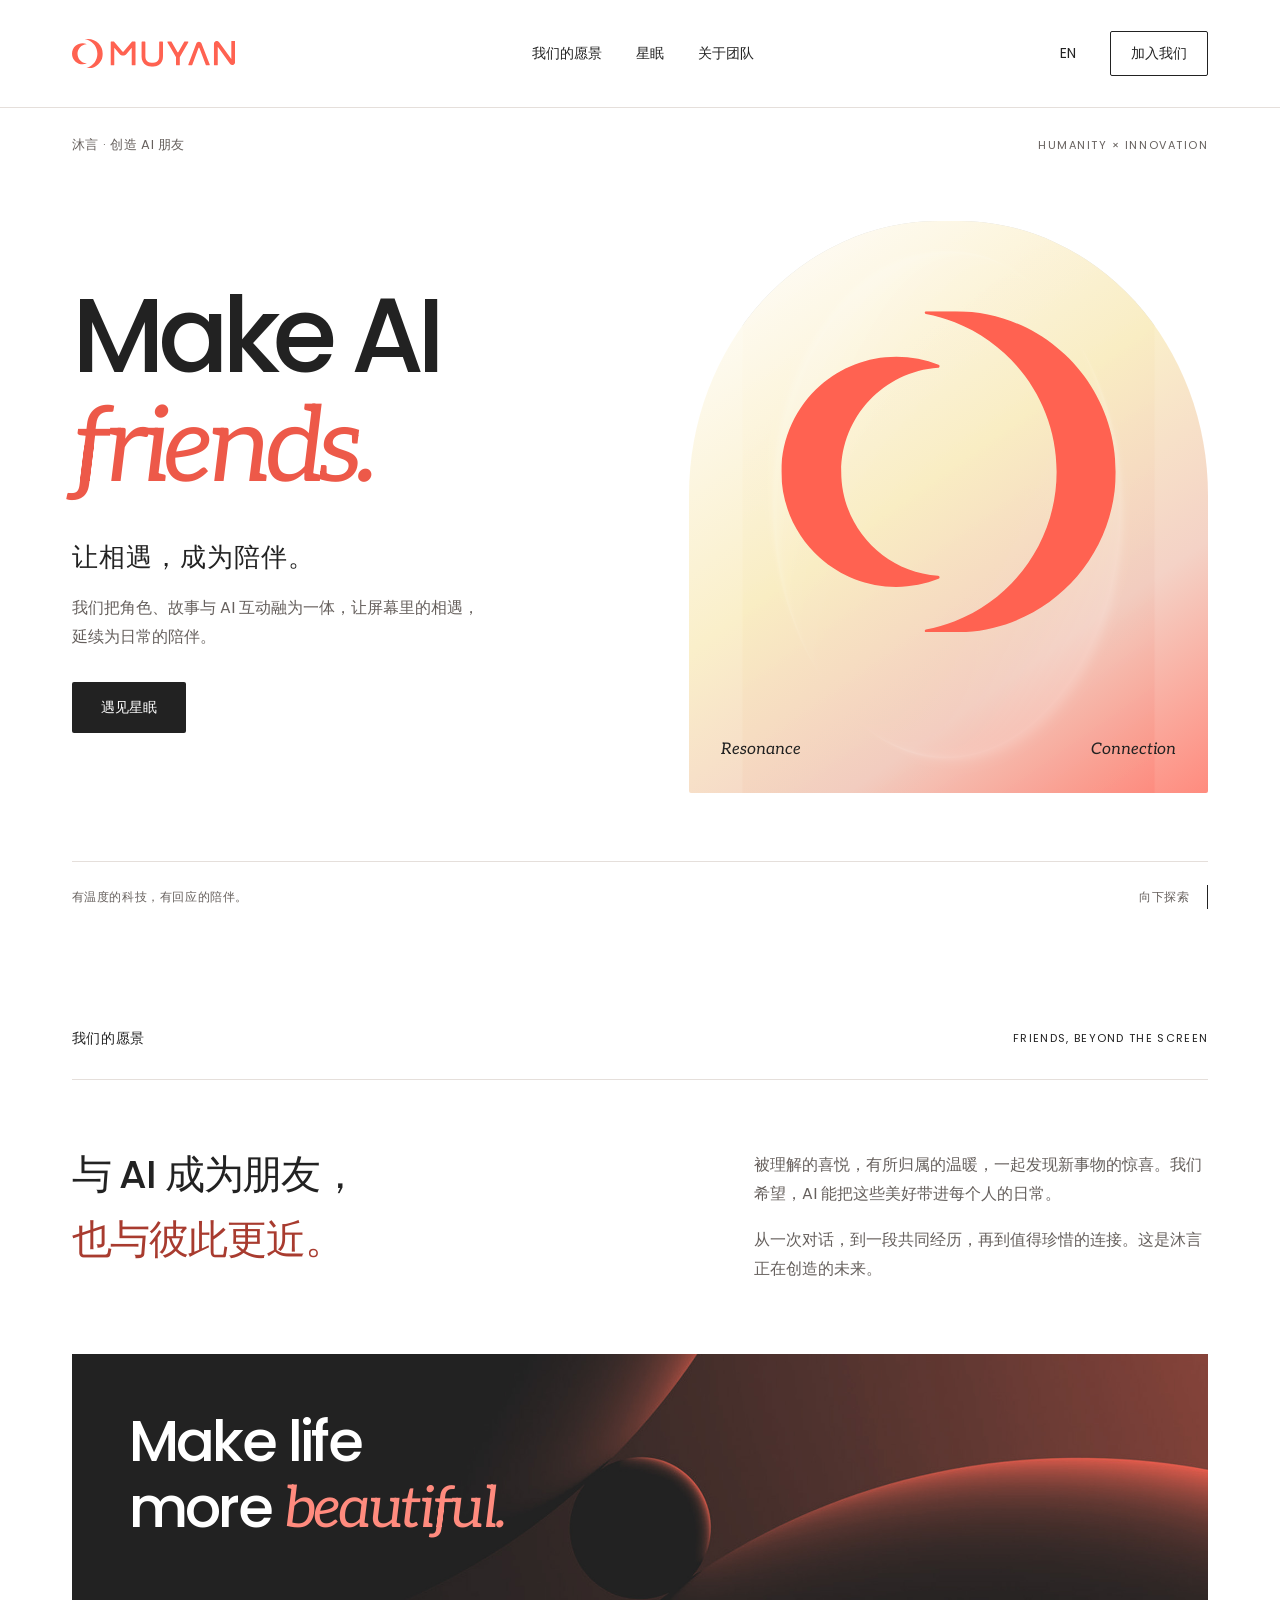
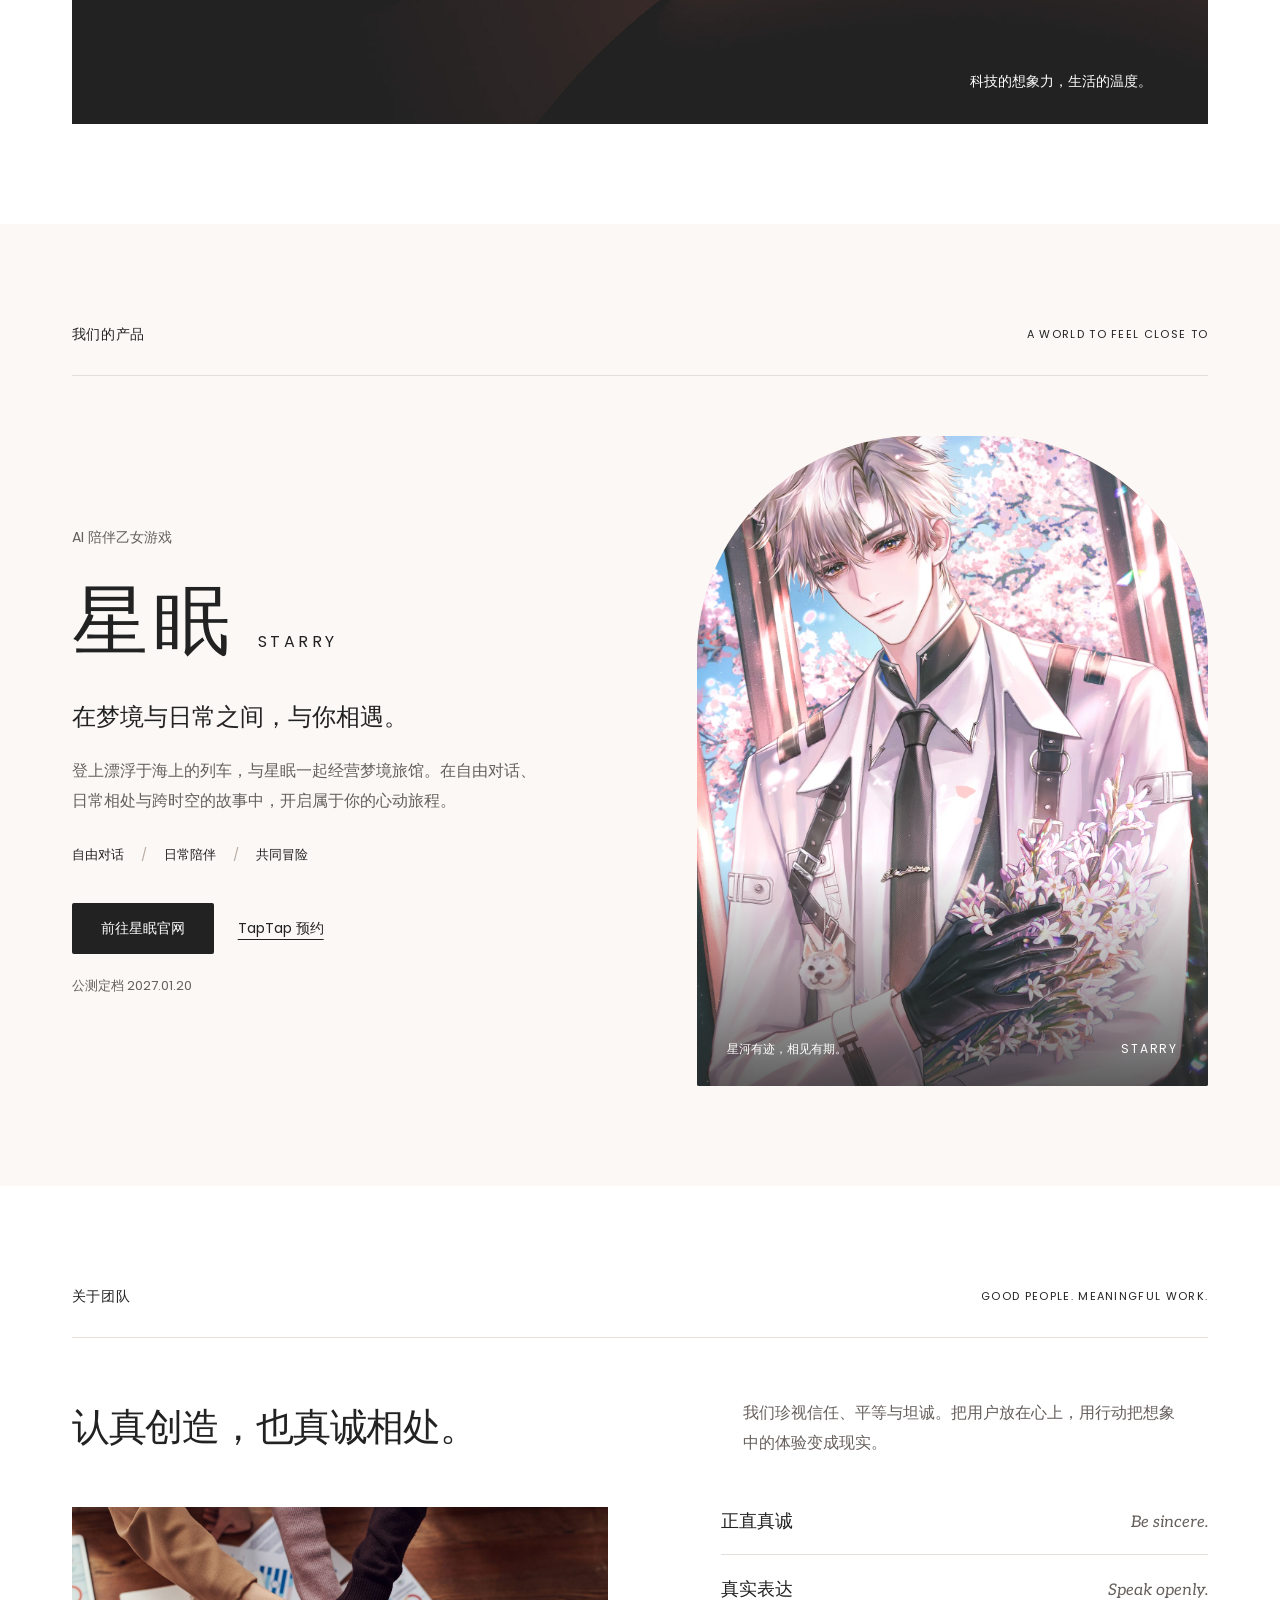
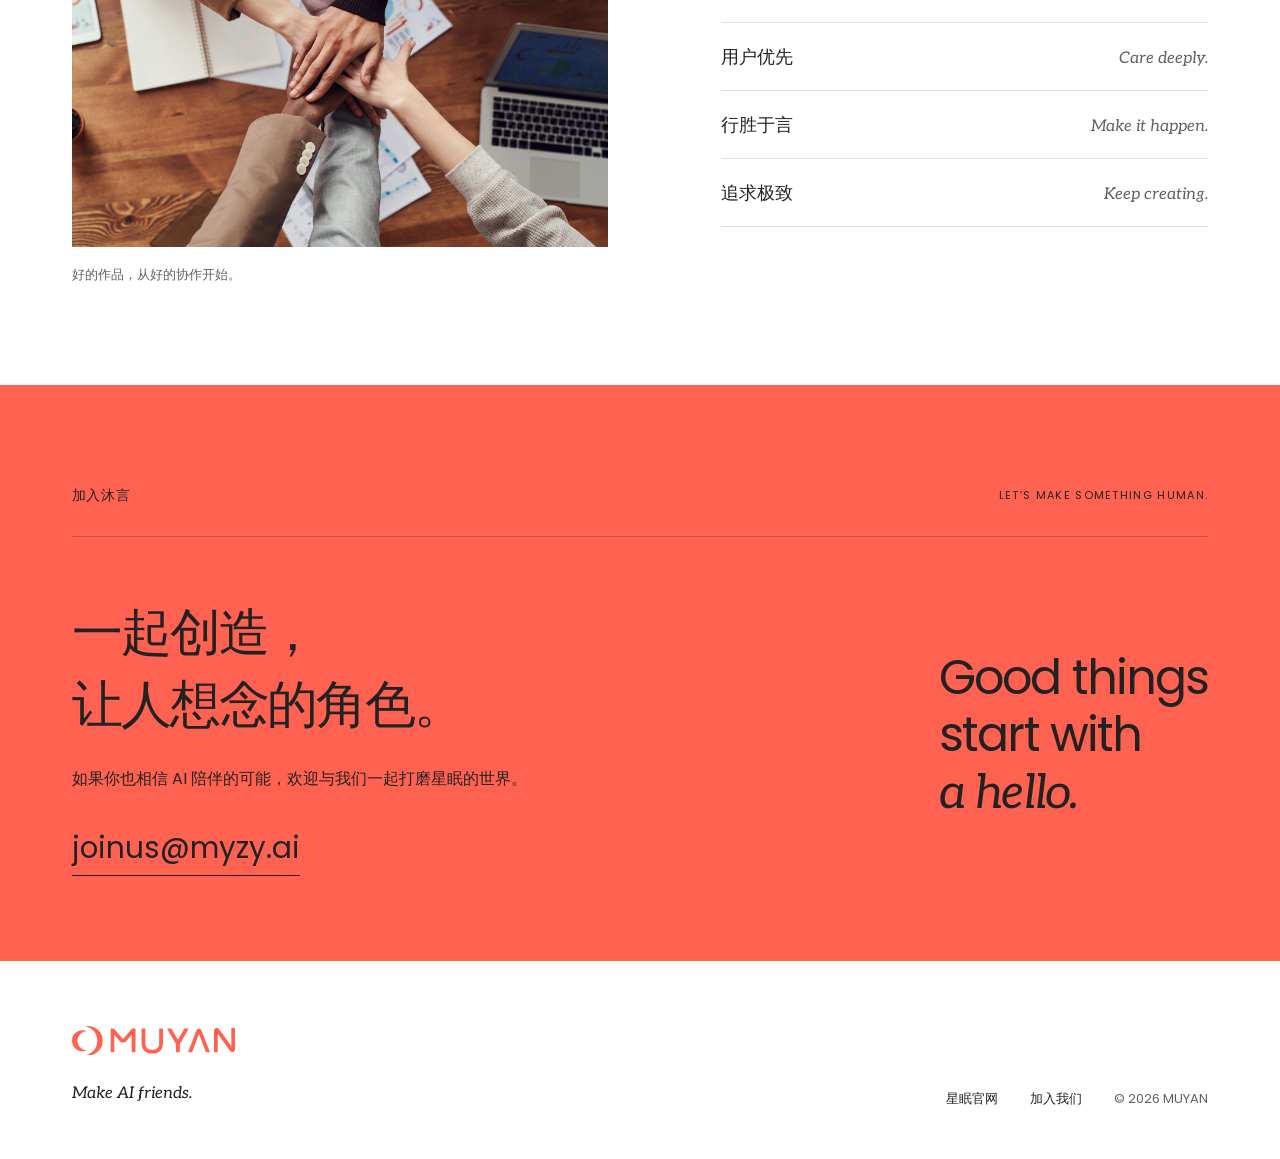
==== index.html @ 32e776f8 "Refresh MUYAN website with new VI and Starry focus" ====
<!doctype html>
<html lang="zh-CN">
<head>
  <meta charset="UTF-8">
  <meta name="viewport" content="width=device-width, initial-scale=1">
  <title>沐言 MUYAN — Make AI friends</title>
  <meta name="description" content="沐言 MUYAN，创造 AI 朋友。我们通过星眠，将角色、故事与 AI 互动融为一体，让相遇成为日常的陪伴。">
  <link rel="canonical" href="https://myzy.ai/">
  <link rel="icon" href="/favicon.svg" type="image/svg+xml">
  <meta name="theme-color" content="#FF6251">
  <meta property="og:type" content="website">
  <meta property="og:title" content="沐言 MUYAN — Make AI friends">
  <meta property="og:description" content="让相遇，成为陪伴。Meet a new kind of friend.">
  <meta property="og:url" content="https://myzy.ai/">
  <meta property="og:image" content="https://myzy.ai/og-card.png">
  <meta property="og:image:width" content="1200">
  <meta property="og:image:height" content="630">
  <meta property="og:image:alt" content="MUYAN — Make AI friends">
  <meta name="twitter:card" content="summary_large_image">
  <link rel="preload" href="/assets/fonts/poppins-medium.ttf" as="font" type="font/ttf" crossorigin>
  <link rel="stylesheet" href="/assets/site.css">
  <noscript><style>@media(max-width:760px){.header{height:auto;min-height:88px;flex-wrap:wrap;padding-block:28px;gap:24px}.nav{display:flex;width:100%;flex-wrap:wrap;gap:24px}.header-actions{display:none}.nav a{font-size:14px}}</style></noscript>
  <script src="/assets/site.js" defer></script>
  <script type="application/ld+json">{"@context":"https://schema.org","@type":"Organization","name":"MUYAN 沐言","url":"https://myzy.ai/","logo":"https://myzy.ai/assets/brand/muyan-symbol.svg","email":"joinus@myzy.ai","description":"创造 AI 朋友。星眠背后的团队。"}</script>
</head>
<body>
<a class="skip-link" href="#main" data-zh="跳至正文" data-en="Skip to content">跳至正文</a>
<header class="header" id="top">
  <a class="brand" href="#top" aria-label="MUYAN 沐言首页"><span class="brand-lockup"><img src="/assets/brand/muyan-symbol.svg" width="136.871" height="131.246" alt=""><img src="/assets/brand/muyan-wordmark.svg" width="553.106" height="114.282" alt="MUYAN"></span></a>
  <nav class="nav" aria-label="主导航" data-zh-label="主导航" data-en-label="Main navigation">
    <a href="#vision" data-zh="我们的愿景" data-en="Our vision">我们的愿景</a>
    <a href="#starry" data-zh="星眠" data-en="Starry">星眠</a>
    <a href="#team" data-zh="关于团队" data-en="Our team">关于团队</a>
  </nav>
  <div class="header-actions"><button class="language" type="button" aria-label="Switch to English" hidden>EN</button><a class="join-link" href="#join" data-zh="加入我们" data-en="Join us">加入我们</a><button class="menu-toggle" type="button" aria-expanded="false" aria-controls="mobile-nav" aria-label="导航菜单" data-zh-label="导航菜单" data-en-label="Navigation menu" hidden><span></span><span></span></button></div>
  <nav id="mobile-nav" class="mobile-nav" aria-label="移动端导航" hidden><a href="#vision" data-zh="我们的愿景" data-en="Our vision">我们的愿景</a><a href="#starry" data-zh="星眠" data-en="Starry">星眠</a><a href="#team" data-zh="关于团队" data-en="Our team">关于团队</a><a href="#join" data-zh="加入我们" data-en="Join us">加入我们</a></nav>
</header>
<main id="main">
  <section class="hero" aria-labelledby="hero-title">
    <div class="hero-topline"><span data-zh="沐言 · 创造 AI 朋友" data-en="MUYAN · A new kind of connection">沐言 · 创造 AI 朋友</span><span>HUMANITY × INNOVATION</span></div>
    <div class="hero-layout">
      <div class="hero-copy">
        <h1 id="hero-title" lang="en">Make AI<br><em>friends.</em></h1>
        <p class="hero-subtitle" data-zh="让相遇，成为陪伴。" data-en="A connection that stays with you.">让相遇，成为陪伴。</p>
        <p class="hero-description" data-zh="我们把角色、故事与 AI 互动融为一体，让屏幕里的相遇，延续为日常的陪伴。" data-en="We bring characters, stories and AI interaction together, turning a first encounter into everyday companionship.">我们把角色、故事与 AI 互动融为一体，让屏幕里的相遇，延续为日常的陪伴。</p>
        <a class="button dark" href="#starry" data-zh="遇见星眠" data-en="Meet Starry">遇见星眠</a>
      </div>
      <div class="hero-art" aria-hidden="true"><div class="art-light"></div><div class="hero-symbol"><img src="/assets/brand/muyan-symbol-large.svg" width="176.471" height="169.219" alt=""></div><div class="art-caption"><span>Resonance</span><span>Connection</span></div></div>
    </div>
    <div class="hero-bottom"><span data-zh="有温度的科技，有回应的陪伴。" data-en="Human warmth. New possibilities.">有温度的科技，有回应的陪伴。</span><a href="#vision"><span data-zh="向下探索" data-en="Explore below">向下探索</span><span class="scroll-line" aria-hidden="true"></span></a></div>
  </section>
  <section class="vision section-pad" id="vision" aria-labelledby="vision-title">
    <div class="section-kicker"><span data-zh="我们的愿景" data-en="Our vision">我们的愿景</span><span>FRIENDS, BEYOND THE SCREEN</span></div>
    <div class="vision-grid"><h2 id="vision-title"><span data-zh="与 AI 成为朋友，" data-en="Friends with AI.">与 AI 成为朋友，</span><br><span class="serif" data-zh="也与彼此更近。" data-en="Closer to each other.">也与彼此更近。</span></h2><div class="vision-copy"><p data-zh="被理解的喜悦，有所归属的温暖，一起发现新事物的惊喜。我们希望，AI 能把这些美好带进每个人的日常。" data-en="The joy of being understood. The warmth of belonging. The wonder of discovering something new together. These are the moments we want AI to bring into everyday life.">被理解的喜悦，有所归属的温暖，一起发现新事物的惊喜。我们希望，AI 能把这些美好带进每个人的日常。</p><p data-zh="从一次对话，到一段共同经历，再到值得珍惜的连接。这是沐言正在创造的未来。" data-en="From a conversation to a shared experience, and a connection worth cherishing. This is the future we are building at MUYAN.">从一次对话，到一段共同经历，再到值得珍惜的连接。这是沐言正在创造的未来。</p></div></div>
    <div class="belief-banner"><img src="/assets/brand/connection.png" alt="" loading="lazy" width="2480" height="1396"><p lang="en">Make life<br>more <em>beautiful.</em></p><span data-zh="科技的想象力，生活的温度。" data-en="Imagination in technology. Warmth in life.">科技的想象力，生活的温度。</span></div>
  </section>
  <section class="product section-pad" id="starry" aria-labelledby="starry-title">
    <div class="section-kicker"><span data-zh="我们的产品" data-en="Our product">我们的产品</span><span>A WORLD TO FEEL CLOSE TO</span></div>
    <div class="product-layout"><div class="product-copy"><span class="product-category" data-zh="AI 陪伴乙女游戏" data-en="AI companionship & romance">AI 陪伴乙女游戏</span><h2 id="starry-title">星眠<span>STARRY</span></h2><h3 data-zh="在梦境与日常之间，与你相遇。" data-en="Where dreams meet everyday life.">在梦境与日常之间，与你相遇。</h3><p data-zh="登上漂浮于海上的列车，与星眠一起经营梦境旅馆。在自由对话、日常相处与跨时空的故事中，开启属于你的心动旅程。" data-en="Step aboard a train drifting across the sea and run a dream hotel with Starry. Find your own story through open-ended conversations, everyday moments and adventures across time and space.">登上漂浮于海上的列车，与星眠一起经营梦境旅馆。在自由对话、日常相处与跨时空的故事中，开启属于你的心动旅程。</p><div class="product-themes"><span data-zh="自由对话" data-en="Conversations">自由对话</span><span data-zh="日常陪伴" data-en="Companionship">日常陪伴</span><span data-zh="共同冒险" data-en="Shared adventures">共同冒险</span></div><div class="product-actions"><a class="button dark" href="https://starry.games/" target="_blank" rel="noopener noreferrer" data-zh="前往星眠官网" data-en="Explore Starry">前往星眠官网</a><a class="text-link" href="https://www.taptap.cn/app/839063" target="_blank" rel="noopener noreferrer" data-zh="TapTap 预约" data-en="Pre-register on TapTap">TapTap 预约</a></div><p class="launch-note" data-zh="公测定档 2027.01.20" data-en="Public launch · January 20, 2027">公测定档 2027.01.20</p></div><figure class="product-image"><img src="/assets/starry-prologue.webp" alt="星眠游戏角色立绘：樱花映照的列车里，白发角色手捧鲜花" data-zh-alt="星眠游戏角色立绘：樱花映照的列车里，白发角色手捧鲜花" data-en-alt="Starry character holding flowers aboard a train surrounded by cherry blossoms" width="1400" height="2787" loading="lazy"><figcaption><span data-zh="星河有迹，相见有期。" data-en="Every meeting begins a story.">星河有迹，相见有期。</span><span>STARRY</span></figcaption></figure></div>
  </section>
  <section class="team section-pad" id="team" aria-labelledby="team-title"><div class="section-kicker"><span data-zh="关于团队" data-en="Our team">关于团队</span><span>GOOD PEOPLE. MEANINGFUL WORK.</span></div><div class="team-heading"><h2 id="team-title" data-zh="认真创造，也真诚相处。" data-en="Thoughtful creation. Honest collaboration.">认真创造，也真诚相处。</h2><p data-zh="我们珍视信任、平等与坦诚。把用户放在心上，用行动把想象中的体验变成现实。" data-en="We value trust, equality and openness. We care about our users and turn ideas into experiences through purposeful work.">我们珍视信任、平等与坦诚。把用户放在心上，用行动把想象中的体验变成现实。</p></div><div class="team-layout"><figure class="team-photo"><img src="/assets/team-studio.jpg" alt="双手叠放，象征团队协作" data-zh-alt="双手叠放，象征团队协作" data-en-alt="Hands coming together in a gesture of teamwork" width="1800" height="1200" loading="lazy"><figcaption data-zh="好的作品，从好的协作开始。" data-en="Good work begins with good collaboration.">好的作品，从好的协作开始。</figcaption></figure><ul class="values"><li><span data-zh="正直真诚" data-en="Integrity & sincerity">正直真诚</span><em>Be sincere.</em></li><li><span data-zh="真实表达" data-en="Honest expression">真实表达</span><em>Speak openly.</em></li><li><span data-zh="用户优先" data-en="Users first">用户优先</span><em>Care deeply.</em></li><li><span data-zh="行胜于言" data-en="Actions over words">行胜于言</span><em>Make it happen.</em></li><li><span data-zh="追求极致" data-en="Pursue excellence">追求极致</span><em>Keep creating.</em></li></ul></div></section>
  <section class="join section-pad" id="join" aria-labelledby="join-title"><div class="section-kicker"><span data-zh="加入沐言" data-en="Join MUYAN">加入沐言</span><span>LET’S MAKE SOMETHING HUMAN.</span></div><div class="join-layout"><div><h2 id="join-title"><span data-zh="一起创造，" data-en="Create someone">一起创造，</span><br><span data-zh="让人想念的角色。" data-en="unforgettable.">让人想念的角色。</span></h2><p data-zh="如果你也相信 AI 陪伴的可能，欢迎与我们一起打磨星眠的世界。" data-en="If you believe in the possibilities of AI companionship, help us shape the world of Starry.">如果你也相信 AI 陪伴的可能，欢迎与我们一起打磨星眠的世界。</p><a class="email" href="mailto:joinus@myzy.ai">joinus@myzy.ai</a></div><span class="join-signature" lang="en">Good things<br>start with<br><em>a hello.</em></span></div></section>
</main>
<footer class="footer"><div><a class="brand" href="#top" aria-label="MUYAN 沐言首页"><span class="brand-lockup"><img src="/assets/brand/muyan-symbol.svg" width="136.871" height="131.246" alt=""><img src="/assets/brand/muyan-wordmark.svg" width="553.106" height="114.282" alt="MUYAN"></span></a><p>Make AI friends.</p></div><div class="footer-links"><a href="https://starry.games/" target="_blank" rel="noopener noreferrer" data-zh="星眠官网" data-en="Starry website">星眠官网</a><a href="mailto:joinus@myzy.ai" data-zh="加入我们" data-en="Join us">加入我们</a><span>© <span id="year">2026</span> MUYAN</span></div></footer>
</body>
</html>
---- assets/site.css ----
@font-face{font-family:Poppins;src:url('./fonts/poppins-regular.ttf') format('truetype');font-weight:400;font-display:swap}
@font-face{font-family:Poppins;src:url('./fonts/poppins-medium.ttf') format('truetype');font-weight:500;font-display:swap}
@font-face{font-family:Poppins;src:url('./fonts/poppins-semibold.ttf') format('truetype');font-weight:600;font-display:swap}
@font-face{font-family:Aleo;src:url('./fonts/aleo-italic.ttf') format('truetype');font-weight:400;font-style:italic;font-display:swap}
:root{--coral:#ff6251;--coral-text:#ed5949;--warm:#ff8b7e;--blush:#f4d2c6;--cream:#faefca;--ink:#222;--white:#fff;--muted:#66605d;--line:#e5dfdb;--gutter:clamp(24px,5.6vw,96px);--sans:Poppins,'HYQiHei','PingFang SC','Microsoft YaHei',sans-serif}
*{box-sizing:border-box}html{scroll-behavior:smooth;scroll-padding-top:100px}body{margin:0;background:var(--white);color:var(--ink);font-family:var(--sans);-webkit-font-smoothing:antialiased}a{color:inherit;text-decoration:none}button{font:inherit;color:inherit}button,a{-webkit-tap-highlight-color:transparent}button{cursor:pointer}a:focus-visible,button:focus-visible{outline:3px solid #222;outline-offset:6px}img{display:block;max-width:100%;height:auto}figure,p,h1,h2,h3{margin:0}p{line-height:1.85}button[hidden],[hidden]{display:none!important}.skip-link{position:fixed;z-index:10;top:10px;left:12px;padding:12px;background:var(--cream);transform:translateY(-150%)}.skip-link:focus{transform:none}
.header{height:108px;padding:0 var(--gutter);display:flex;align-items:center;justify-content:space-between;gap:32px;background:var(--white);position:relative;z-index:5;border-bottom:1px solid var(--line)}.brand{display:block;width:163px;height:30px;flex-shrink:0}.brand-lockup{display:flex;width:724.537px;height:131.246px;gap:34.56px;align-items:center;transform:scale(.225);transform-origin:top left}.brand-lockup img{max-width:none;flex-shrink:0}.nav,.header-actions{display:flex;align-items:center;gap:34px}.nav a{font-size:14px;transition:color .2s}.nav a:hover,.text-link:hover{color:#a7382c}.header-actions{gap:24px}.language{background:none;border:0;font-size:14px;padding:10px}.join-link{padding:11px 20px;border:1px solid var(--ink);border-radius:2px;font-size:14px;transition:background .2s,color .2s}.join-link:hover{background:var(--ink);color:var(--white)}.menu-toggle{display:none}.mobile-nav{position:absolute;top:100%;left:0;right:0;background:var(--white);padding:12px var(--gutter) 24px;border-bottom:1px solid var(--line)}.mobile-nav a{display:block;padding:14px 0;font-size:18px}
.hero{padding:27px var(--gutter) 0;overflow:hidden}.hero-topline,.hero-bottom,.section-kicker{display:flex;justify-content:space-between;align-items:center;gap:24px;font-size:13px;letter-spacing:.05em}.hero-topline{color:var(--muted)}.hero-topline span:last-child{font-size:11px;letter-spacing:.14em}.hero-layout{display:grid;grid-template-columns:1.1fr 1fr;gap:4%;align-items:center;padding:66px 0 68px;min-height:640px}.hero-copy{position:relative;z-index:1}.hero h1{font-size:clamp(74px,8.2vw,140px);letter-spacing:-.065em;font-weight:500;line-height:1.04}.hero h1 em{font-family:Aleo,Georgia,serif;font-weight:400;color:var(--coral-text);letter-spacing:-.065em}.hero-subtitle{font-size:clamp(22px,2vw,30px);letter-spacing:.04em;margin-top:34px;line-height:1.5}.hero-description{font-size:16px;max-width:420px;margin:16px 0 30px;color:var(--muted)}.button{display:inline-flex;align-items:center;justify-content:center;min-height:50px;padding:14px 28px;font-size:14px;font-weight:500;border:1px solid transparent;border-radius:2px;transition:background .2s,transform .2s}.dark{background:var(--ink);color:var(--white)}.dark:hover{background:#49312d;transform:translateY(-2px)}.hero-art{position:relative;aspect-ratio:1/1.1;max-height:590px;background:linear-gradient(145deg,#fff 2%,#faefca 46%,#f4d2c6 73%,#ff8b7e 100%);overflow:hidden;isolation:isolate;border-radius:48% 48% 2px 2px}.art-light{position:absolute;inset:-35%;background:url('./brand/resonance.png') center/cover;mix-blend-mode:soft-light;opacity:.16}.hero-symbol{position:absolute;left:50%;top:44%;width:176.471px;height:169.219px;transform:translate(-50%,-50%) scale(1.9)}.hero-symbol img{max-width:none}.art-caption{position:absolute;bottom:34px;left:32px;right:32px;display:flex;justify-content:space-between;font-family:Aleo,Georgia,serif;font-style:italic;font-size:16px}.hero-bottom{border-top:1px solid var(--line);padding:23px 0;font-size:12px;color:var(--muted)}.hero-bottom a{display:flex;align-items:center;gap:18px}.scroll-line{width:1px;height:24px;background:var(--ink);display:inline-block}
.section-pad{padding:100px var(--gutter)}.section-kicker{padding-bottom:30px;border-bottom:1px solid var(--line);font-size:14px}.section-kicker span:last-child{font-size:11px;letter-spacing:.12em}.vision{padding-top:96px}.vision-grid{display:grid;grid-template-columns:1.25fr 1fr;gap:10%;padding:62px 0 70px}.vision h2{font-size:clamp(28px,3.1vw,48px);font-weight:500;line-height:1.65;letter-spacing:-.03em}.vision h2 .serif{color:#a83b2f}.vision-copy{padding-top:8px;font-size:16px;color:var(--muted)}.vision-copy p+p{margin-top:16px}.belief-banner{height:370px;position:relative;overflow:hidden;background:var(--ink);color:var(--white)}.belief-banner>img{position:absolute;max-width:none;width:120.62%;left:-10.8%;height:100%;object-fit:cover;object-position:50% 50%}.belief-banner>p{position:absolute;left:5%;top:15%;font-size:clamp(36px,4.5vw,70px);letter-spacing:-.045em;line-height:1.14;font-weight:500}.belief-banner em{font-family:Aleo,Georgia,serif;color:var(--warm);font-weight:400}.belief-banner>span{position:absolute;bottom:32px;right:5%;font-size:14px}
.product{background:#fbf8f6}.product-layout{display:grid;grid-template-columns:1fr 1fr;gap:10%;padding-top:60px;align-items:center}.product-copy{padding:20px 0}.product-category{font-size:14px;color:var(--muted)}.product h2{font-size:76px;font-weight:500;letter-spacing:.08em;line-height:1.2;margin:26px 0 32px;display:flex;align-items:baseline;gap:22px}.product h2 span{font-size:16px;letter-spacing:.22em;font-weight:400}.product h3{font-size:24px;font-weight:500;margin-bottom:20px;line-height:1.6}.product-copy>p{font-size:16px;color:var(--muted);max-width:470px}.product-themes{display:flex;gap:0;flex-wrap:wrap;margin:30px 0 38px;font-size:13px}.product-themes span+span:before{content:'/';color:#b9aaa2;margin:0 17px}.product-actions{display:flex;align-items:center;gap:24px;flex-wrap:wrap}.text-link{font-size:14px;text-decoration:underline;text-underline-offset:6px}.product-copy>p.launch-note{font-size:13px;margin-top:20px}.product-image{height:650px;position:relative;overflow:hidden;border-radius:220px 220px 2px 2px;background:var(--blush)}.product-image>img{height:100%;width:100%;object-fit:cover;object-position:50% 26%;transition:transform .8s}.product-image:hover>img{transform:scale(1.025)}.product-image:after{content:'';position:absolute;inset:65% 0 0;background:linear-gradient(transparent,rgba(34,34,34,.72))}.product-image figcaption{position:absolute;z-index:1;bottom:28px;left:30px;right:30px;display:flex;justify-content:space-between;color:white;font-size:12px;gap:16px}.product-image figcaption span:last-child{letter-spacing:.16em}
.team-heading{display:grid;grid-template-columns:1.2fr 1fr;gap:10%;padding:60px 0 50px;align-items:start}.team h2{font-size:clamp(28px,3vw,44px);font-weight:500;line-height:1.5;letter-spacing:-.03em}.team-heading p{font-size:16px;color:var(--muted);max-width:440px}.team-layout{display:grid;grid-template-columns:1.1fr 1fr;gap:10%;align-items:start}.team-photo img{width:100%;height:340px;object-fit:cover}.team-photo figcaption{font-size:13px;margin-top:18px;color:var(--muted)}.values{list-style:none;margin:0;padding:0}.values li{display:flex;justify-content:space-between;align-items:baseline;gap:20px;padding:20px 0;border-bottom:1px solid var(--line);font-size:18px}.values li:first-child{padding-top:0}.values em{font-size:16px;font-family:Aleo,Georgia,serif;font-weight:400;color:var(--muted)}.join{background:var(--coral);padding-bottom:85px}.join .section-kicker{border-color:rgba(34,34,34,.25)}.join-layout{display:flex;justify-content:space-between;gap:10%;padding-top:60px}.join h2{font-size:clamp(32px,4vw,62px);font-weight:500;letter-spacing:-.04em;line-height:1.4}.join p{font-size:16px;max-width:470px;margin-top:24px}.email{display:inline-block;font-size:clamp(20px,2.3vw,32px);margin-top:32px;border-bottom:1px solid var(--ink);padding-bottom:5px}.join-signature{align-self:center;font-size:clamp(28px,3.7vw,60px);line-height:1.2;letter-spacing:-.04em}.join-signature em{font-family:Aleo,Georgia,serif;font-weight:400}.footer{padding:65px var(--gutter) 50px;display:flex;justify-content:space-between;align-items:end;gap:32px}.footer p{font-family:Aleo,Georgia,serif;font-style:italic;font-size:16px;margin-top:23px}.footer-links{display:flex;gap:32px;font-size:13px}.footer-links>span{color:var(--muted)}
html[lang=en] .hero-subtitle{letter-spacing:-.02em}html[lang=en] .vision h2{font-size:clamp(28px,3vw,44px);line-height:1.45}html[lang=en] .serif{font-family:Aleo,Georgia,serif;font-style:italic}html[lang=en] .values li{font-size:16px}html[lang=en] .values em{font-size:14px}
@media(min-width:1700px){body{max-width:1920px;margin:auto}.hero-layout{min-height:770px}}
@media(max-width:1050px){.header{gap:20px}.nav,.header-actions{gap:20px}.hero-layout{gap:4%;min-height:570px}.hero h1{font-size:86px}.hero-symbol{transform:translate(-50%,-50%) scale(1.55)}.product-layout,.team-layout{gap:6%}.product-image{height:580px}.product h2{font-size:60px}.product h3{font-size:22px}.values em{font-size:14px}}
@media(max-width:760px){html{scroll-padding-top:25px}.header{height:88px;padding-inline:24px;gap:12px}.brand{width:145px;height:27px}.brand-lockup{transform:scale(.2)}.nav{display:none}.header-actions{gap:12px}.language{padding:10px 4px;font-size:13px}.join-link{display:none}.menu-toggle{display:flex;width:40px;height:44px;background:none;border:0;flex-direction:column;align-items:center;justify-content:center;gap:6px}.menu-toggle span{width:21px;height:1px;background:var(--ink);transition:transform .2s}.menu-toggle[aria-expanded=true] span:first-child{transform:translateY(3.5px) rotate(45deg)}.menu-toggle[aria-expanded=true] span:last-child{transform:translateY(-3.5px) rotate(-45deg)}.hero{padding-top:24px}.hero-topline{font-size:12px}.hero-topline span:last-child{display:none}.hero-layout{grid-template-columns:1fr;padding:38px 0 28px;gap:36px}.hero h1{font-size:clamp(72px,17vw,112px)}.hero-subtitle{font-size:24px;margin-top:25px}.hero-description{font-size:16px;margin-top:12px;max-width:440px}.hero-art{aspect-ratio:1.35;max-height:350px;border-radius:45% 45% 2px 2px}.hero-symbol{transform:translate(-50%,-50%) scale(1.25);top:47%}.art-caption{bottom:22px;left:24px;right:24px;font-size:14px}.hero-bottom{font-size:11px;padding:20px 0}.hero-bottom a{gap:10px}.section-pad{padding:68px 24px}.section-kicker{font-size:14px;padding-bottom:22px}.section-kicker span:last-child{font-size:9px;letter-spacing:.06em;max-width:45%;text-align:right}.vision-grid{grid-template-columns:1fr;gap:24px;padding:34px 0 36px}.vision h2{font-size:30px;line-height:1.6}.vision-copy{padding:0}.belief-banner{height:310px}.belief-banner>p{left:24px;top:40px;font-size:42px}.belief-banner>span{bottom:26px;left:24px;font-size:12px}.product-layout{grid-template-columns:1fr;gap:38px;padding-top:32px}.product-copy{padding:0}.product h2{font-size:64px;margin:20px 0 24px}.product h3{font-size:22px}.product-themes{margin:24px 0 30px;font-size:13px}.product-actions{gap:20px}.product-image{height:520px;border-radius:180px 180px 2px 2px}.product-image>img{object-position:center 24%}.product-image figcaption{left:24px;right:24px}.team-heading{grid-template-columns:1fr;gap:24px;padding:34px 0}.team h2{font-size:29px}.team-layout{grid-template-columns:1fr;gap:38px}.team-photo img{height:250px}.values li{font-size:18px;padding:19px 0}.values em{font-size:16px}.join-layout{padding-top:34px;display:block}.join h2{font-size:36px}.join p{font-size:16px}.join-signature{display:block;font-size:36px;margin-top:50px}.join-signature br{display:initial}.join-signature em:before{content:' '}.footer{padding:44px 24px;display:block}.footer-links{margin-top:34px;gap:25px;flex-wrap:wrap}.footer-links>span{margin-left:auto}html[lang=en] .hero-subtitle{font-size:22px}html[lang=en] .values li{font-size:15px}html[lang=en] .values em{font-size:13px}}
@media(max-width:360px){.hero h1{font-size:68px}.hero-bottom{font-size:10px}.product-themes span+span:before{margin:0 10px}.product h3{font-size:20px}.footer-links{gap:16px}.join h2{font-size:31px}}
@media(prefers-reduced-motion:reduce){html{scroll-behavior:auto}*,*:before,*:after{animation:none!important;transition:none!important}}
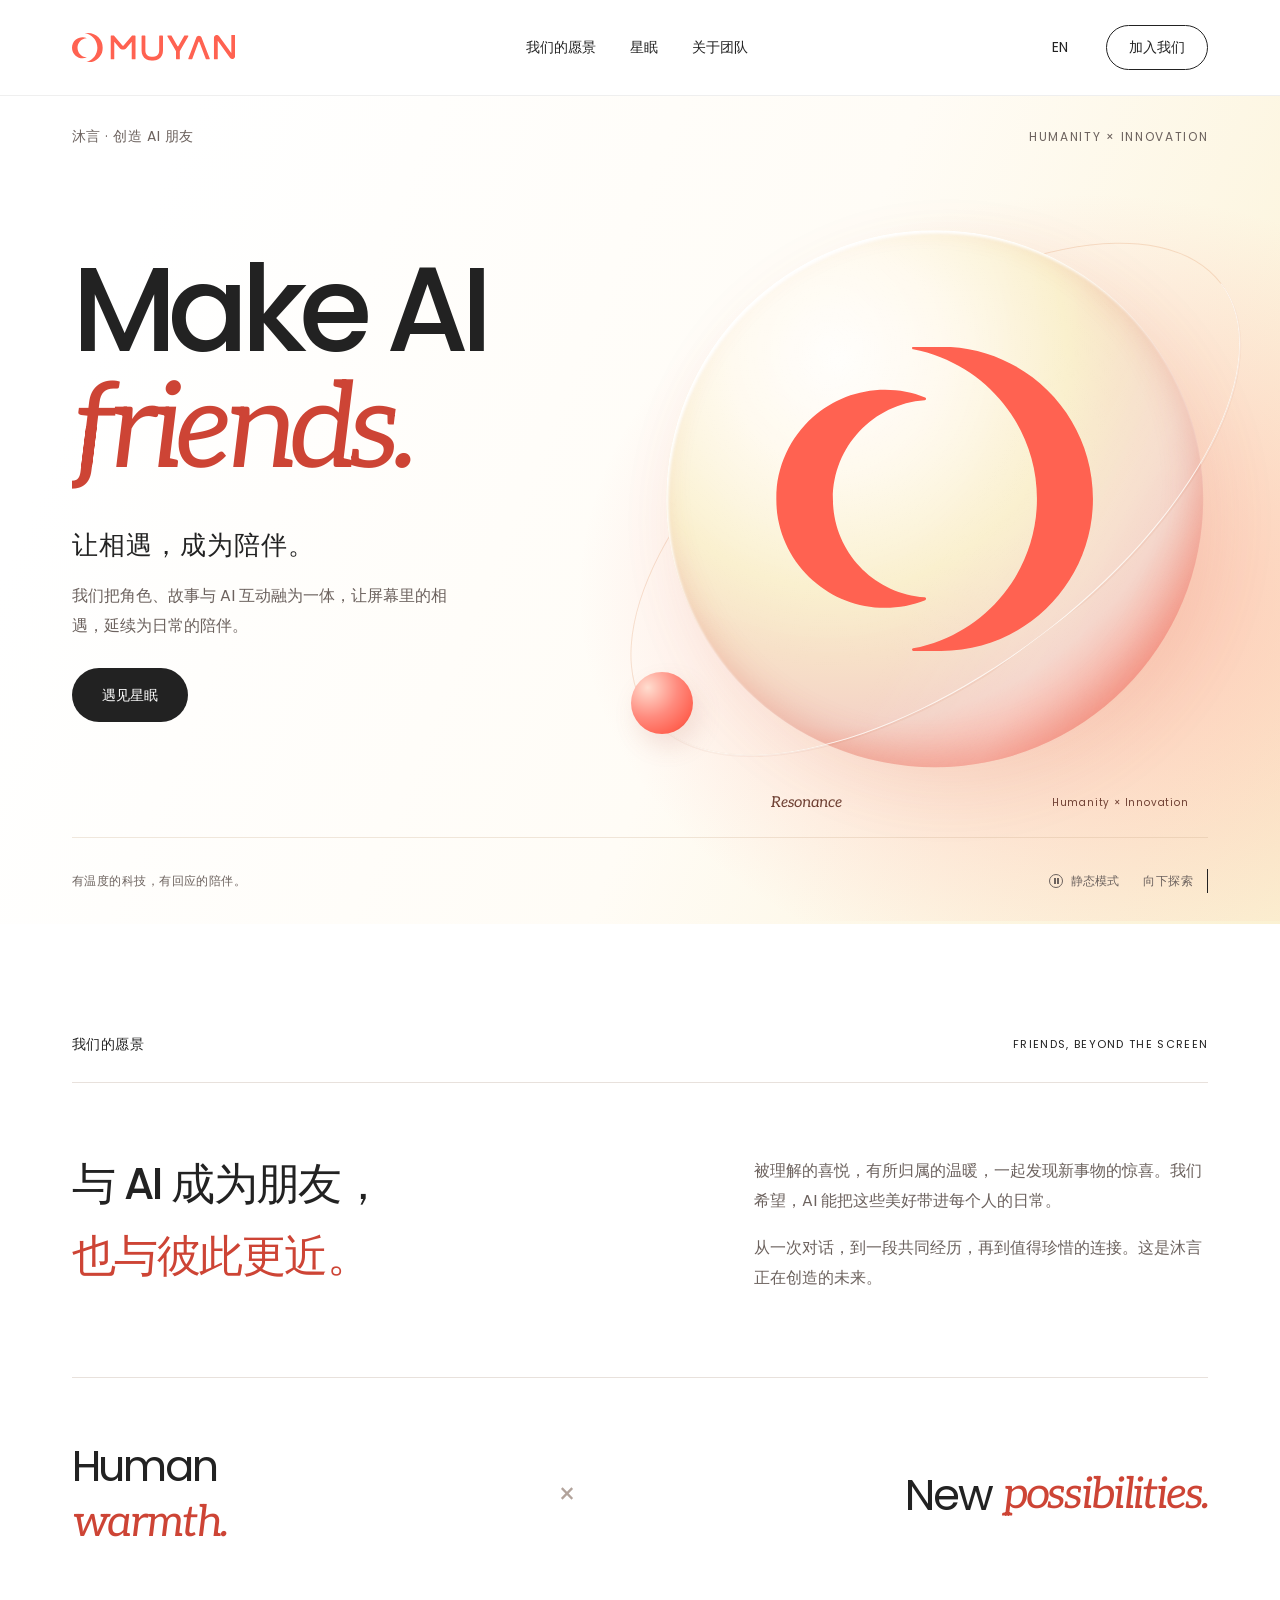
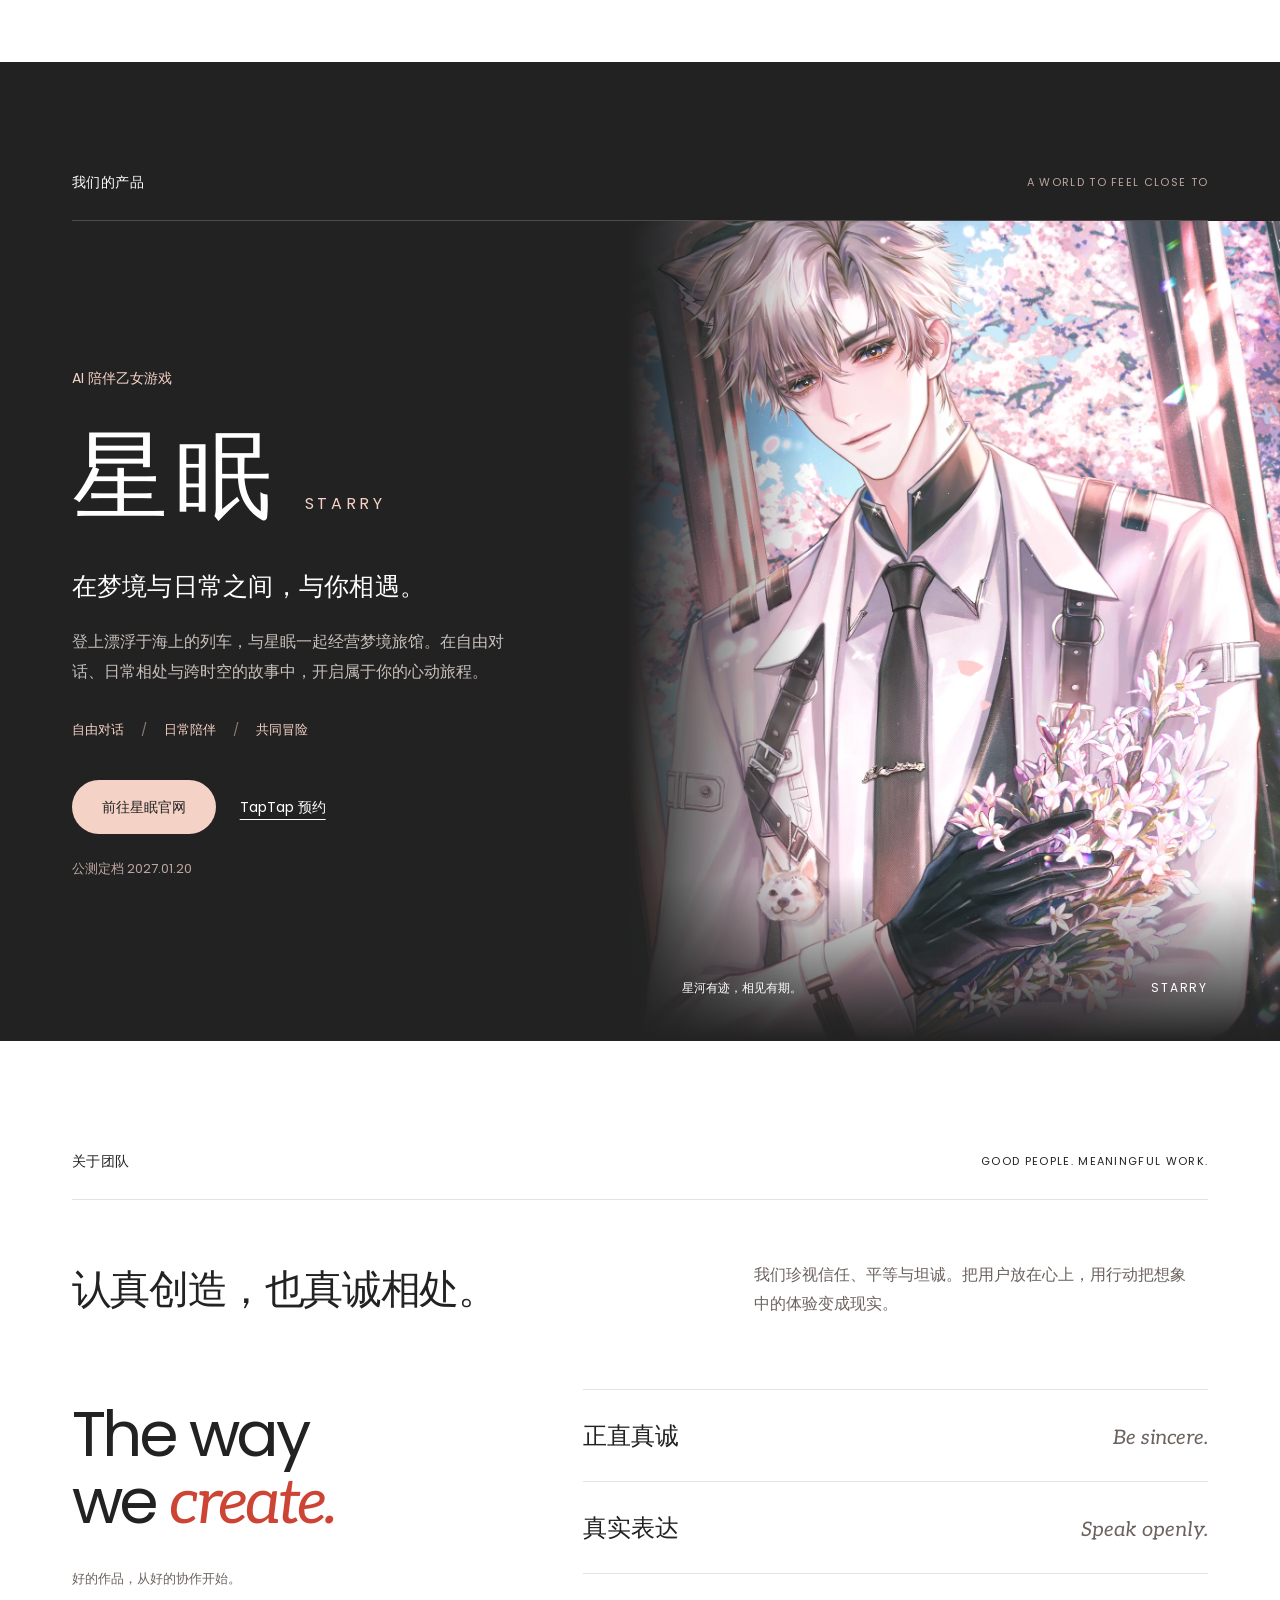
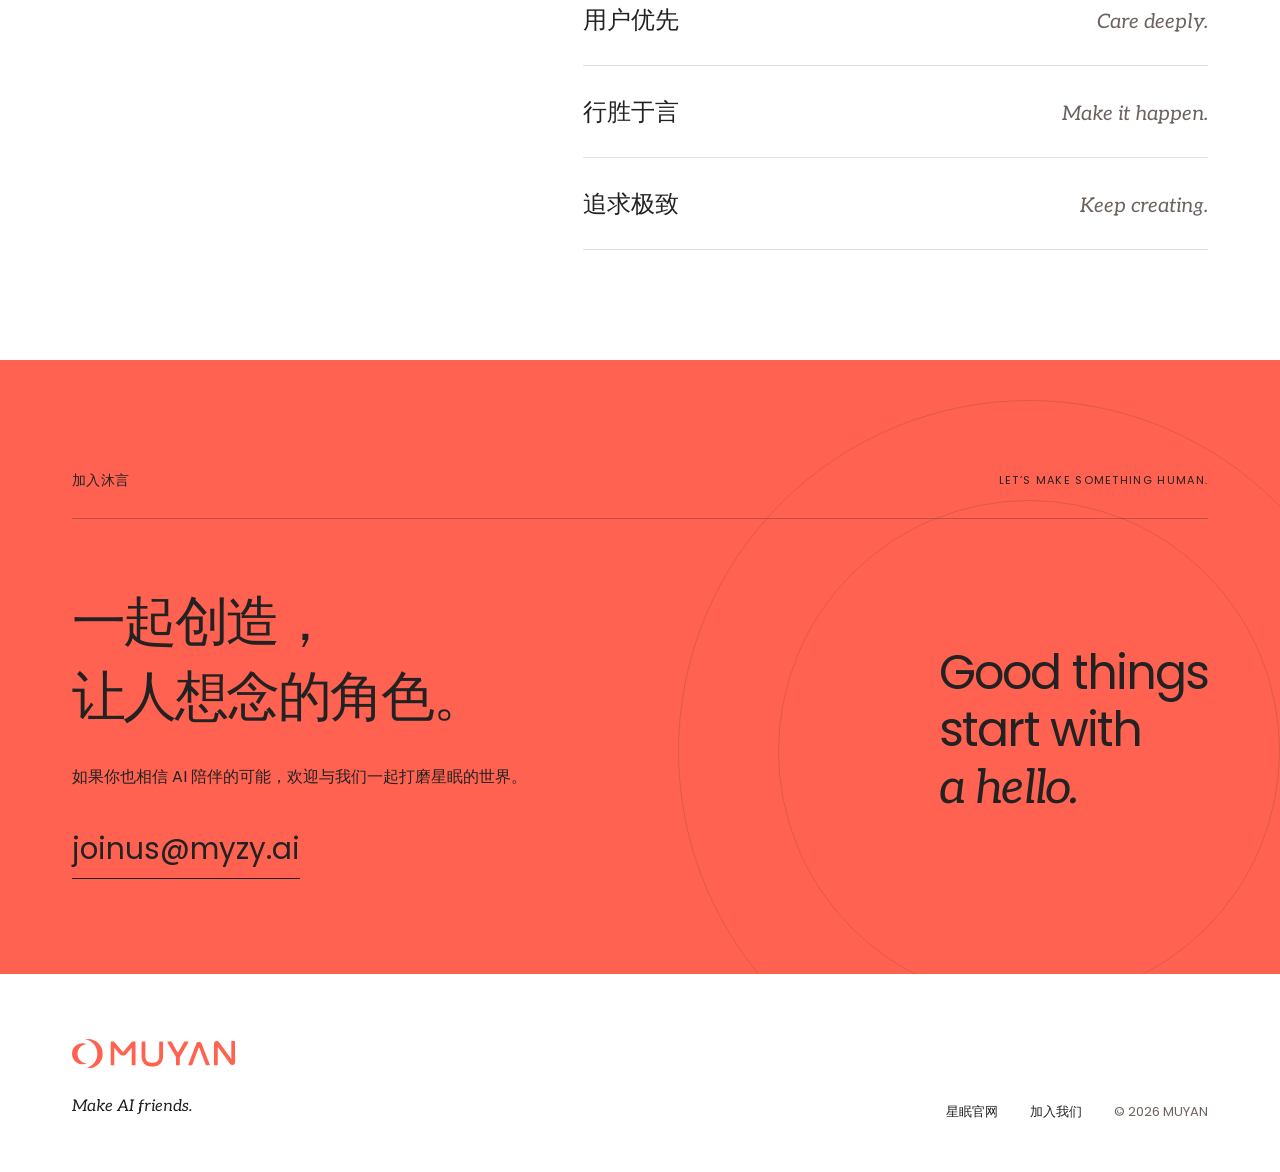
==== commit 0744228d: "Elevate MUYAN visual design with cinematic product layout and motion" ====
--- a/index.html
+++ b/index.html
@@ -21,11 +21,13 @@
   <link rel="stylesheet" href="/assets/site.css">
   <noscript><style>@media(max-width:760px){.header{height:auto;min-height:88px;flex-wrap:wrap;padding-block:28px;gap:24px}.nav{display:flex;width:100%;flex-wrap:wrap;gap:24px}.header-actions{display:none}.nav a{font-size:14px}}</style></noscript>
   <script src="/assets/site.js" defer></script>
+  <script src="/assets/motion.js" defer></script>
   <script type="application/ld+json">{"@context":"https://schema.org","@type":"Organization","name":"MUYAN 沐言","url":"https://myzy.ai/","logo":"https://myzy.ai/assets/brand/muyan-symbol.svg","email":"joinus@myzy.ai","description":"创造 AI 朋友。星眠背后的团队。"}</script>
 </head>
-<body>
+<body id="top">
+<div class="reading-progress" aria-hidden="true"></div>
 <a class="skip-link" href="#main" data-zh="跳至正文" data-en="Skip to content">跳至正文</a>
-<header class="header" id="top">
+<header class="header">
   <a class="brand" href="#top" aria-label="MUYAN 沐言首页"><span class="brand-lockup"><img src="/assets/brand/muyan-symbol.svg" width="136.871" height="131.246" alt=""><img src="/assets/brand/muyan-wordmark.svg" width="553.106" height="114.282" alt="MUYAN"></span></a>
   <nav class="nav" aria-label="主导航" data-zh-label="主导航" data-en-label="Main navigation">
     <a href="#vision" data-zh="我们的愿景" data-en="Our vision">我们的愿景</a>
@@ -40,26 +42,34 @@
     <div class="hero-topline"><span data-zh="沐言 · 创造 AI 朋友" data-en="MUYAN · A new kind of connection">沐言 · 创造 AI 朋友</span><span>HUMANITY × INNOVATION</span></div>
     <div class="hero-layout">
       <div class="hero-copy">
-        <h1 id="hero-title" lang="en">Make AI<br><em>friends.</em></h1>
+        <h1 id="hero-title" lang="en"><span class="title-line"><span>Make AI</span></span><span class="title-line"><em>friends.</em></span></h1>
         <p class="hero-subtitle" data-zh="让相遇，成为陪伴。" data-en="A connection that stays with you.">让相遇，成为陪伴。</p>
         <p class="hero-description" data-zh="我们把角色、故事与 AI 互动融为一体，让屏幕里的相遇，延续为日常的陪伴。" data-en="We bring characters, stories and AI interaction together, turning a first encounter into everyday companionship.">我们把角色、故事与 AI 互动融为一体，让屏幕里的相遇，延续为日常的陪伴。</p>
         <a class="button dark" href="#starry" data-zh="遇见星眠" data-en="Meet Starry">遇见星眠</a>
       </div>
-      <div class="hero-art" aria-hidden="true"><div class="art-light"></div><div class="hero-symbol"><img src="/assets/brand/muyan-symbol-large.svg" width="176.471" height="169.219" alt=""></div><div class="art-caption"><span>Resonance</span><span>Connection</span></div></div>
+      <div class="hero-scene" aria-hidden="true">
+        <div class="scene-halo"></div>
+        <div class="scene-ring ring-back"></div>
+        <div class="scene-orb"><div class="orb-light"></div></div>
+        <div class="scene-ring ring-front"></div>
+        <div class="scene-satellite"></div>
+        <div class="hero-symbol"><img src="/assets/brand/muyan-symbol-large.svg" width="176.471" height="169.219" alt=""></div>
+        <div class="scene-caption"><span>Resonance</span><span>Humanity × Innovation</span></div>
+      </div>
     </div>
-    <div class="hero-bottom"><span data-zh="有温度的科技，有回应的陪伴。" data-en="Human warmth. New possibilities.">有温度的科技，有回应的陪伴。</span><a href="#vision"><span data-zh="向下探索" data-en="Explore below">向下探索</span><span class="scroll-line" aria-hidden="true"></span></a></div>
+    <div class="hero-bottom"><span data-zh="有温度的科技，有回应的陪伴。" data-en="Human warmth. New possibilities.">有温度的科技，有回应的陪伴。</span><div class="hero-controls"><button class="motion-toggle" type="button" aria-pressed="false" hidden><span class="motion-indicator" aria-hidden="true"></span><span data-zh="静态模式" data-en="Still mode">静态模式</span></button><a href="#vision"><span data-zh="向下探索" data-en="Explore below">向下探索</span><span class="scroll-line" aria-hidden="true"></span></a></div></div>
   </section>
   <section class="vision section-pad" id="vision" aria-labelledby="vision-title">
     <div class="section-kicker"><span data-zh="我们的愿景" data-en="Our vision">我们的愿景</span><span>FRIENDS, BEYOND THE SCREEN</span></div>
-    <div class="vision-grid"><h2 id="vision-title"><span data-zh="与 AI 成为朋友，" data-en="Friends with AI.">与 AI 成为朋友，</span><br><span class="serif" data-zh="也与彼此更近。" data-en="Closer to each other.">也与彼此更近。</span></h2><div class="vision-copy"><p data-zh="被理解的喜悦，有所归属的温暖，一起发现新事物的惊喜。我们希望，AI 能把这些美好带进每个人的日常。" data-en="The joy of being understood. The warmth of belonging. The wonder of discovering something new together. These are the moments we want AI to bring into everyday life.">被理解的喜悦，有所归属的温暖，一起发现新事物的惊喜。我们希望，AI 能把这些美好带进每个人的日常。</p><p data-zh="从一次对话，到一段共同经历，再到值得珍惜的连接。这是沐言正在创造的未来。" data-en="From a conversation to a shared experience, and a connection worth cherishing. This is the future we are building at MUYAN.">从一次对话，到一段共同经历，再到值得珍惜的连接。这是沐言正在创造的未来。</p></div></div>
-    <div class="belief-banner"><img src="/assets/brand/connection.png" alt="" loading="lazy" width="2480" height="1396"><p lang="en">Make life<br>more <em>beautiful.</em></p><span data-zh="科技的想象力，生活的温度。" data-en="Imagination in technology. Warmth in life.">科技的想象力，生活的温度。</span></div>
+    <div class="vision-grid" data-reveal><h2 id="vision-title" data-reveal-item><span data-zh="与 AI 成为朋友，" data-en="Friends with AI.">与 AI 成为朋友，</span><br><span class="serif" data-zh="也与彼此更近。" data-en="Closer to each other.">也与彼此更近。</span></h2><div class="vision-copy" data-reveal-item><p data-zh="被理解的喜悦，有所归属的温暖，一起发现新事物的惊喜。我们希望，AI 能把这些美好带进每个人的日常。" data-en="The joy of being understood. The warmth of belonging. The wonder of discovering something new together. These are the moments we want AI to bring into everyday life.">被理解的喜悦，有所归属的温暖，一起发现新事物的惊喜。我们希望，AI 能把这些美好带进每个人的日常。</p><p data-zh="从一次对话，到一段共同经历，再到值得珍惜的连接。这是沐言正在创造的未来。" data-en="From a conversation to a shared experience, and a connection worth cherishing. This is the future we are building at MUYAN.">从一次对话，到一段共同经历，再到值得珍惜的连接。这是沐言正在创造的未来。</p></div></div>
+    <div class="belief-line" data-reveal aria-label="Human warmth. New possibilities."><span data-reveal-item>Human <em>warmth.</em></span><span class="belief-symbol" aria-hidden="true">×</span><span data-reveal-item>New <em>possibilities.</em></span></div>
   </section>
   <section class="product section-pad" id="starry" aria-labelledby="starry-title">
     <div class="section-kicker"><span data-zh="我们的产品" data-en="Our product">我们的产品</span><span>A WORLD TO FEEL CLOSE TO</span></div>
-    <div class="product-layout"><div class="product-copy"><span class="product-category" data-zh="AI 陪伴乙女游戏" data-en="AI companionship & romance">AI 陪伴乙女游戏</span><h2 id="starry-title">星眠<span>STARRY</span></h2><h3 data-zh="在梦境与日常之间，与你相遇。" data-en="Where dreams meet everyday life.">在梦境与日常之间，与你相遇。</h3><p data-zh="登上漂浮于海上的列车，与星眠一起经营梦境旅馆。在自由对话、日常相处与跨时空的故事中，开启属于你的心动旅程。" data-en="Step aboard a train drifting across the sea and run a dream hotel with Starry. Find your own story through open-ended conversations, everyday moments and adventures across time and space.">登上漂浮于海上的列车，与星眠一起经营梦境旅馆。在自由对话、日常相处与跨时空的故事中，开启属于你的心动旅程。</p><div class="product-themes"><span data-zh="自由对话" data-en="Conversations">自由对话</span><span data-zh="日常陪伴" data-en="Companionship">日常陪伴</span><span data-zh="共同冒险" data-en="Shared adventures">共同冒险</span></div><div class="product-actions"><a class="button dark" href="https://starry.games/" target="_blank" rel="noopener noreferrer" data-zh="前往星眠官网" data-en="Explore Starry">前往星眠官网</a><a class="text-link" href="https://www.taptap.cn/app/839063" target="_blank" rel="noopener noreferrer" data-zh="TapTap 预约" data-en="Pre-register on TapTap">TapTap 预约</a></div><p class="launch-note" data-zh="公测定档 2027.01.20" data-en="Public launch · January 20, 2027">公测定档 2027.01.20</p></div><figure class="product-image"><img src="/assets/starry-prologue.webp" alt="星眠游戏角色立绘：樱花映照的列车里，白发角色手捧鲜花" data-zh-alt="星眠游戏角色立绘：樱花映照的列车里，白发角色手捧鲜花" data-en-alt="Starry character holding flowers aboard a train surrounded by cherry blossoms" width="1400" height="2787" loading="lazy"><figcaption><span data-zh="星河有迹，相见有期。" data-en="Every meeting begins a story.">星河有迹，相见有期。</span><span>STARRY</span></figcaption></figure></div>
+    <div class="product-layout" data-reveal><div class="product-copy" data-reveal-item><span class="product-category" data-zh="AI 陪伴乙女游戏" data-en="AI companionship & romance">AI 陪伴乙女游戏</span><h2 id="starry-title">星眠<span>STARRY</span></h2><h3 data-zh="在梦境与日常之间，与你相遇。" data-en="Where dreams meet everyday life.">在梦境与日常之间，与你相遇。</h3><p data-zh="登上漂浮于海上的列车，与星眠一起经营梦境旅馆。在自由对话、日常相处与跨时空的故事中，开启属于你的心动旅程。" data-en="Step aboard a train drifting across the sea and run a dream hotel with Starry. Find your own story through open-ended conversations, everyday moments and adventures across time and space.">登上漂浮于海上的列车，与星眠一起经营梦境旅馆。在自由对话、日常相处与跨时空的故事中，开启属于你的心动旅程。</p><div class="product-themes"><span data-zh="自由对话" data-en="Conversations">自由对话</span><span data-zh="日常陪伴" data-en="Companionship">日常陪伴</span><span data-zh="共同冒险" data-en="Shared adventures">共同冒险</span></div><div class="product-actions"><a class="button dark" href="https://starry.games/" target="_blank" rel="noopener noreferrer" data-zh="前往星眠官网" data-en="Explore Starry">前往星眠官网</a><a class="text-link" href="https://www.taptap.cn/app/839063" target="_blank" rel="noopener noreferrer" data-zh="TapTap 预约" data-en="Pre-register on TapTap">TapTap 预约</a></div><p class="launch-note" data-zh="公测定档 2027.01.20" data-en="Public launch · January 20, 2027">公测定档 2027.01.20</p></div><figure class="product-image" data-reveal-item><img src="/assets/starry-prologue.webp" alt="星眠游戏角色立绘：樱花映照的列车里，白发角色手捧鲜花" data-zh-alt="星眠游戏角色立绘：樱花映照的列车里，白发角色手捧鲜花" data-en-alt="Starry character holding flowers aboard a train surrounded by cherry blossoms" width="1400" height="2787" loading="lazy"><figcaption><span data-zh="星河有迹，相见有期。" data-en="Every meeting begins a story.">星河有迹，相见有期。</span><span>STARRY</span></figcaption></figure></div>
   </section>
-  <section class="team section-pad" id="team" aria-labelledby="team-title"><div class="section-kicker"><span data-zh="关于团队" data-en="Our team">关于团队</span><span>GOOD PEOPLE. MEANINGFUL WORK.</span></div><div class="team-heading"><h2 id="team-title" data-zh="认真创造，也真诚相处。" data-en="Thoughtful creation. Honest collaboration.">认真创造，也真诚相处。</h2><p data-zh="我们珍视信任、平等与坦诚。把用户放在心上，用行动把想象中的体验变成现实。" data-en="We value trust, equality and openness. We care about our users and turn ideas into experiences through purposeful work.">我们珍视信任、平等与坦诚。把用户放在心上，用行动把想象中的体验变成现实。</p></div><div class="team-layout"><figure class="team-photo"><img src="/assets/team-studio.jpg" alt="双手叠放，象征团队协作" data-zh-alt="双手叠放，象征团队协作" data-en-alt="Hands coming together in a gesture of teamwork" width="1800" height="1200" loading="lazy"><figcaption data-zh="好的作品，从好的协作开始。" data-en="Good work begins with good collaboration.">好的作品，从好的协作开始。</figcaption></figure><ul class="values"><li><span data-zh="正直真诚" data-en="Integrity & sincerity">正直真诚</span><em>Be sincere.</em></li><li><span data-zh="真实表达" data-en="Honest expression">真实表达</span><em>Speak openly.</em></li><li><span data-zh="用户优先" data-en="Users first">用户优先</span><em>Care deeply.</em></li><li><span data-zh="行胜于言" data-en="Actions over words">行胜于言</span><em>Make it happen.</em></li><li><span data-zh="追求极致" data-en="Pursue excellence">追求极致</span><em>Keep creating.</em></li></ul></div></section>
-  <section class="join section-pad" id="join" aria-labelledby="join-title"><div class="section-kicker"><span data-zh="加入沐言" data-en="Join MUYAN">加入沐言</span><span>LET’S MAKE SOMETHING HUMAN.</span></div><div class="join-layout"><div><h2 id="join-title"><span data-zh="一起创造，" data-en="Create someone">一起创造，</span><br><span data-zh="让人想念的角色。" data-en="unforgettable.">让人想念的角色。</span></h2><p data-zh="如果你也相信 AI 陪伴的可能，欢迎与我们一起打磨星眠的世界。" data-en="If you believe in the possibilities of AI companionship, help us shape the world of Starry.">如果你也相信 AI 陪伴的可能，欢迎与我们一起打磨星眠的世界。</p><a class="email" href="mailto:joinus@myzy.ai">joinus@myzy.ai</a></div><span class="join-signature" lang="en">Good things<br>start with<br><em>a hello.</em></span></div></section>
+  <section class="team section-pad" id="team" aria-labelledby="team-title"><div class="section-kicker"><span data-zh="关于团队" data-en="Our team">关于团队</span><span>GOOD PEOPLE. MEANINGFUL WORK.</span></div><div class="team-heading" data-reveal><h2 id="team-title" data-zh="认真创造，也真诚相处。" data-en="Thoughtful creation. Honest collaboration.">认真创造，也真诚相处。</h2><p data-zh="我们珍视信任、平等与坦诚。把用户放在心上，用行动把想象中的体验变成现实。" data-en="We value trust, equality and openness. We care about our users and turn ideas into experiences through purposeful work.">我们珍视信任、平等与坦诚。把用户放在心上，用行动把想象中的体验变成现实。</p></div><div class="team-layout"><div class="culture-note" data-reveal><p lang="en">The way<br>we <em>create.</em></p><span data-zh="好的作品，从好的协作开始。" data-en="Good work begins with good collaboration.">好的作品，从好的协作开始。</span></div><ul class="values" data-reveal><li data-reveal-item><span data-zh="正直真诚" data-en="Integrity & sincerity">正直真诚</span><em>Be sincere.</em></li><li data-reveal-item><span data-zh="真实表达" data-en="Honest expression">真实表达</span><em>Speak openly.</em></li><li data-reveal-item><span data-zh="用户优先" data-en="Users first">用户优先</span><em>Care deeply.</em></li><li data-reveal-item><span data-zh="行胜于言" data-en="Actions over words">行胜于言</span><em>Make it happen.</em></li><li data-reveal-item><span data-zh="追求极致" data-en="Pursue excellence">追求极致</span><em>Keep creating.</em></li></ul></div></section>
+  <section class="join section-pad" id="join" aria-labelledby="join-title"><div class="section-kicker"><span data-zh="加入沐言" data-en="Join MUYAN">加入沐言</span><span>LET’S MAKE SOMETHING HUMAN.</span></div><div class="join-layout" data-reveal><div data-reveal-item><h2 id="join-title"><span data-zh="一起创造，" data-en="Create someone">一起创造，</span><br><span data-zh="让人想念的角色。" data-en="unforgettable.">让人想念的角色。</span></h2><p data-zh="如果你也相信 AI 陪伴的可能，欢迎与我们一起打磨星眠的世界。" data-en="If you believe in the possibilities of AI companionship, help us shape the world of Starry.">如果你也相信 AI 陪伴的可能，欢迎与我们一起打磨星眠的世界。</p><a class="email" href="mailto:joinus@myzy.ai">joinus@myzy.ai</a></div><span class="join-signature" lang="en" data-reveal-item>Good things<br>start with<br><em>a hello.</em></span></div></section>
 </main>
 <footer class="footer"><div><a class="brand" href="#top" aria-label="MUYAN 沐言首页"><span class="brand-lockup"><img src="/assets/brand/muyan-symbol.svg" width="136.871" height="131.246" alt=""><img src="/assets/brand/muyan-wordmark.svg" width="553.106" height="114.282" alt="MUYAN"></span></a><p>Make AI friends.</p></div><div class="footer-links"><a href="https://starry.games/" target="_blank" rel="noopener noreferrer" data-zh="星眠官网" data-en="Starry website">星眠官网</a><a href="mailto:joinus@myzy.ai" data-zh="加入我们" data-en="Join us">加入我们</a><span>© <span id="year">2026</span> MUYAN</span></div></footer>
 </body>
--- a/assets/site.css
+++ b/assets/site.css
@@ -2,16 +2,134 @@
 @font-face{font-family:Poppins;src:url('./fonts/poppins-medium.ttf') format('truetype');font-weight:500;font-display:swap}
 @font-face{font-family:Poppins;src:url('./fonts/poppins-semibold.ttf') format('truetype');font-weight:600;font-display:swap}
 @font-face{font-family:Aleo;src:url('./fonts/aleo-italic.ttf') format('truetype');font-weight:400;font-style:italic;font-display:swap}
-:root{--coral:#ff6251;--coral-text:#ed5949;--warm:#ff8b7e;--blush:#f4d2c6;--cream:#faefca;--ink:#222;--white:#fff;--muted:#66605d;--line:#e5dfdb;--gutter:clamp(24px,5.6vw,96px);--sans:Poppins,'HYQiHei','PingFang SC','Microsoft YaHei',sans-serif}
-*{box-sizing:border-box}html{scroll-behavior:smooth;scroll-padding-top:100px}body{margin:0;background:var(--white);color:var(--ink);font-family:var(--sans);-webkit-font-smoothing:antialiased}a{color:inherit;text-decoration:none}button{font:inherit;color:inherit}button,a{-webkit-tap-highlight-color:transparent}button{cursor:pointer}a:focus-visible,button:focus-visible{outline:3px solid #222;outline-offset:6px}img{display:block;max-width:100%;height:auto}figure,p,h1,h2,h3{margin:0}p{line-height:1.85}button[hidden],[hidden]{display:none!important}.skip-link{position:fixed;z-index:10;top:10px;left:12px;padding:12px;background:var(--cream);transform:translateY(-150%)}.skip-link:focus{transform:none}
-.header{height:108px;padding:0 var(--gutter);display:flex;align-items:center;justify-content:space-between;gap:32px;background:var(--white);position:relative;z-index:5;border-bottom:1px solid var(--line)}.brand{display:block;width:163px;height:30px;flex-shrink:0}.brand-lockup{display:flex;width:724.537px;height:131.246px;gap:34.56px;align-items:center;transform:scale(.225);transform-origin:top left}.brand-lockup img{max-width:none;flex-shrink:0}.nav,.header-actions{display:flex;align-items:center;gap:34px}.nav a{font-size:14px;transition:color .2s}.nav a:hover,.text-link:hover{color:#a7382c}.header-actions{gap:24px}.language{background:none;border:0;font-size:14px;padding:10px}.join-link{padding:11px 20px;border:1px solid var(--ink);border-radius:2px;font-size:14px;transition:background .2s,color .2s}.join-link:hover{background:var(--ink);color:var(--white)}.menu-toggle{display:none}.mobile-nav{position:absolute;top:100%;left:0;right:0;background:var(--white);padding:12px var(--gutter) 24px;border-bottom:1px solid var(--line)}.mobile-nav a{display:block;padding:14px 0;font-size:18px}
-.hero{padding:27px var(--gutter) 0;overflow:hidden}.hero-topline,.hero-bottom,.section-kicker{display:flex;justify-content:space-between;align-items:center;gap:24px;font-size:13px;letter-spacing:.05em}.hero-topline{color:var(--muted)}.hero-topline span:last-child{font-size:11px;letter-spacing:.14em}.hero-layout{display:grid;grid-template-columns:1.1fr 1fr;gap:4%;align-items:center;padding:66px 0 68px;min-height:640px}.hero-copy{position:relative;z-index:1}.hero h1{font-size:clamp(74px,8.2vw,140px);letter-spacing:-.065em;font-weight:500;line-height:1.04}.hero h1 em{font-family:Aleo,Georgia,serif;font-weight:400;color:var(--coral-text);letter-spacing:-.065em}.hero-subtitle{font-size:clamp(22px,2vw,30px);letter-spacing:.04em;margin-top:34px;line-height:1.5}.hero-description{font-size:16px;max-width:420px;margin:16px 0 30px;color:var(--muted)}.button{display:inline-flex;align-items:center;justify-content:center;min-height:50px;padding:14px 28px;font-size:14px;font-weight:500;border:1px solid transparent;border-radius:2px;transition:background .2s,transform .2s}.dark{background:var(--ink);color:var(--white)}.dark:hover{background:#49312d;transform:translateY(-2px)}.hero-art{position:relative;aspect-ratio:1/1.1;max-height:590px;background:linear-gradient(145deg,#fff 2%,#faefca 46%,#f4d2c6 73%,#ff8b7e 100%);overflow:hidden;isolation:isolate;border-radius:48% 48% 2px 2px}.art-light{position:absolute;inset:-35%;background:url('./brand/resonance.png') center/cover;mix-blend-mode:soft-light;opacity:.16}.hero-symbol{position:absolute;left:50%;top:44%;width:176.471px;height:169.219px;transform:translate(-50%,-50%) scale(1.9)}.hero-symbol img{max-width:none}.art-caption{position:absolute;bottom:34px;left:32px;right:32px;display:flex;justify-content:space-between;font-family:Aleo,Georgia,serif;font-style:italic;font-size:16px}.hero-bottom{border-top:1px solid var(--line);padding:23px 0;font-size:12px;color:var(--muted)}.hero-bottom a{display:flex;align-items:center;gap:18px}.scroll-line{width:1px;height:24px;background:var(--ink);display:inline-block}
-.section-pad{padding:100px var(--gutter)}.section-kicker{padding-bottom:30px;border-bottom:1px solid var(--line);font-size:14px}.section-kicker span:last-child{font-size:11px;letter-spacing:.12em}.vision{padding-top:96px}.vision-grid{display:grid;grid-template-columns:1.25fr 1fr;gap:10%;padding:62px 0 70px}.vision h2{font-size:clamp(28px,3.1vw,48px);font-weight:500;line-height:1.65;letter-spacing:-.03em}.vision h2 .serif{color:#a83b2f}.vision-copy{padding-top:8px;font-size:16px;color:var(--muted)}.vision-copy p+p{margin-top:16px}.belief-banner{height:370px;position:relative;overflow:hidden;background:var(--ink);color:var(--white)}.belief-banner>img{position:absolute;max-width:none;width:120.62%;left:-10.8%;height:100%;object-fit:cover;object-position:50% 50%}.belief-banner>p{position:absolute;left:5%;top:15%;font-size:clamp(36px,4.5vw,70px);letter-spacing:-.045em;line-height:1.14;font-weight:500}.belief-banner em{font-family:Aleo,Georgia,serif;color:var(--warm);font-weight:400}.belief-banner>span{position:absolute;bottom:32px;right:5%;font-size:14px}
-.product{background:#fbf8f6}.product-layout{display:grid;grid-template-columns:1fr 1fr;gap:10%;padding-top:60px;align-items:center}.product-copy{padding:20px 0}.product-category{font-size:14px;color:var(--muted)}.product h2{font-size:76px;font-weight:500;letter-spacing:.08em;line-height:1.2;margin:26px 0 32px;display:flex;align-items:baseline;gap:22px}.product h2 span{font-size:16px;letter-spacing:.22em;font-weight:400}.product h3{font-size:24px;font-weight:500;margin-bottom:20px;line-height:1.6}.product-copy>p{font-size:16px;color:var(--muted);max-width:470px}.product-themes{display:flex;gap:0;flex-wrap:wrap;margin:30px 0 38px;font-size:13px}.product-themes span+span:before{content:'/';color:#b9aaa2;margin:0 17px}.product-actions{display:flex;align-items:center;gap:24px;flex-wrap:wrap}.text-link{font-size:14px;text-decoration:underline;text-underline-offset:6px}.product-copy>p.launch-note{font-size:13px;margin-top:20px}.product-image{height:650px;position:relative;overflow:hidden;border-radius:220px 220px 2px 2px;background:var(--blush)}.product-image>img{height:100%;width:100%;object-fit:cover;object-position:50% 26%;transition:transform .8s}.product-image:hover>img{transform:scale(1.025)}.product-image:after{content:'';position:absolute;inset:65% 0 0;background:linear-gradient(transparent,rgba(34,34,34,.72))}.product-image figcaption{position:absolute;z-index:1;bottom:28px;left:30px;right:30px;display:flex;justify-content:space-between;color:white;font-size:12px;gap:16px}.product-image figcaption span:last-child{letter-spacing:.16em}
-.team-heading{display:grid;grid-template-columns:1.2fr 1fr;gap:10%;padding:60px 0 50px;align-items:start}.team h2{font-size:clamp(28px,3vw,44px);font-weight:500;line-height:1.5;letter-spacing:-.03em}.team-heading p{font-size:16px;color:var(--muted);max-width:440px}.team-layout{display:grid;grid-template-columns:1.1fr 1fr;gap:10%;align-items:start}.team-photo img{width:100%;height:340px;object-fit:cover}.team-photo figcaption{font-size:13px;margin-top:18px;color:var(--muted)}.values{list-style:none;margin:0;padding:0}.values li{display:flex;justify-content:space-between;align-items:baseline;gap:20px;padding:20px 0;border-bottom:1px solid var(--line);font-size:18px}.values li:first-child{padding-top:0}.values em{font-size:16px;font-family:Aleo,Georgia,serif;font-weight:400;color:var(--muted)}.join{background:var(--coral);padding-bottom:85px}.join .section-kicker{border-color:rgba(34,34,34,.25)}.join-layout{display:flex;justify-content:space-between;gap:10%;padding-top:60px}.join h2{font-size:clamp(32px,4vw,62px);font-weight:500;letter-spacing:-.04em;line-height:1.4}.join p{font-size:16px;max-width:470px;margin-top:24px}.email{display:inline-block;font-size:clamp(20px,2.3vw,32px);margin-top:32px;border-bottom:1px solid var(--ink);padding-bottom:5px}.join-signature{align-self:center;font-size:clamp(28px,3.7vw,60px);line-height:1.2;letter-spacing:-.04em}.join-signature em{font-family:Aleo,Georgia,serif;font-weight:400}.footer{padding:65px var(--gutter) 50px;display:flex;justify-content:space-between;align-items:end;gap:32px}.footer p{font-family:Aleo,Georgia,serif;font-style:italic;font-size:16px;margin-top:23px}.footer-links{display:flex;gap:32px;font-size:13px}.footer-links>span{color:var(--muted)}
-html[lang=en] .hero-subtitle{letter-spacing:-.02em}html[lang=en] .vision h2{font-size:clamp(28px,3vw,44px);line-height:1.45}html[lang=en] .serif{font-family:Aleo,Georgia,serif;font-style:italic}html[lang=en] .values li{font-size:16px}html[lang=en] .values em{font-size:14px}
-@media(min-width:1700px){body{max-width:1920px;margin:auto}.hero-layout{min-height:770px}}
-@media(max-width:1050px){.header{gap:20px}.nav,.header-actions{gap:20px}.hero-layout{gap:4%;min-height:570px}.hero h1{font-size:86px}.hero-symbol{transform:translate(-50%,-50%) scale(1.55)}.product-layout,.team-layout{gap:6%}.product-image{height:580px}.product h2{font-size:60px}.product h3{font-size:22px}.values em{font-size:14px}}
-@media(max-width:760px){html{scroll-padding-top:25px}.header{height:88px;padding-inline:24px;gap:12px}.brand{width:145px;height:27px}.brand-lockup{transform:scale(.2)}.nav{display:none}.header-actions{gap:12px}.language{padding:10px 4px;font-size:13px}.join-link{display:none}.menu-toggle{display:flex;width:40px;height:44px;background:none;border:0;flex-direction:column;align-items:center;justify-content:center;gap:6px}.menu-toggle span{width:21px;height:1px;background:var(--ink);transition:transform .2s}.menu-toggle[aria-expanded=true] span:first-child{transform:translateY(3.5px) rotate(45deg)}.menu-toggle[aria-expanded=true] span:last-child{transform:translateY(-3.5px) rotate(-45deg)}.hero{padding-top:24px}.hero-topline{font-size:12px}.hero-topline span:last-child{display:none}.hero-layout{grid-template-columns:1fr;padding:38px 0 28px;gap:36px}.hero h1{font-size:clamp(72px,17vw,112px)}.hero-subtitle{font-size:24px;margin-top:25px}.hero-description{font-size:16px;margin-top:12px;max-width:440px}.hero-art{aspect-ratio:1.35;max-height:350px;border-radius:45% 45% 2px 2px}.hero-symbol{transform:translate(-50%,-50%) scale(1.25);top:47%}.art-caption{bottom:22px;left:24px;right:24px;font-size:14px}.hero-bottom{font-size:11px;padding:20px 0}.hero-bottom a{gap:10px}.section-pad{padding:68px 24px}.section-kicker{font-size:14px;padding-bottom:22px}.section-kicker span:last-child{font-size:9px;letter-spacing:.06em;max-width:45%;text-align:right}.vision-grid{grid-template-columns:1fr;gap:24px;padding:34px 0 36px}.vision h2{font-size:30px;line-height:1.6}.vision-copy{padding:0}.belief-banner{height:310px}.belief-banner>p{left:24px;top:40px;font-size:42px}.belief-banner>span{bottom:26px;left:24px;font-size:12px}.product-layout{grid-template-columns:1fr;gap:38px;padding-top:32px}.product-copy{padding:0}.product h2{font-size:64px;margin:20px 0 24px}.product h3{font-size:22px}.product-themes{margin:24px 0 30px;font-size:13px}.product-actions{gap:20px}.product-image{height:520px;border-radius:180px 180px 2px 2px}.product-image>img{object-position:center 24%}.product-image figcaption{left:24px;right:24px}.team-heading{grid-template-columns:1fr;gap:24px;padding:34px 0}.team h2{font-size:29px}.team-layout{grid-template-columns:1fr;gap:38px}.team-photo img{height:250px}.values li{font-size:18px;padding:19px 0}.values em{font-size:16px}.join-layout{padding-top:34px;display:block}.join h2{font-size:36px}.join p{font-size:16px}.join-signature{display:block;font-size:36px;margin-top:50px}.join-signature br{display:initial}.join-signature em:before{content:' '}.footer{padding:44px 24px;display:block}.footer-links{margin-top:34px;gap:25px;flex-wrap:wrap}.footer-links>span{margin-left:auto}html[lang=en] .hero-subtitle{font-size:22px}html[lang=en] .values li{font-size:15px}html[lang=en] .values em{font-size:13px}}
-@media(max-width:360px){.hero h1{font-size:68px}.hero-bottom{font-size:10px}.product-themes span+span:before{margin:0 10px}.product h3{font-size:20px}.footer-links{gap:16px}.join h2{font-size:31px}}
-@media(prefers-reduced-motion:reduce){html{scroll-behavior:auto}*,*:before,*:after{animation:none!important;transition:none!important}}
+:root {
+  --coral:#ff6251; --coral-text:#cd4435; --warm:#ff8b7e; --blush:#f4d2c6;
+  --cream:#faefca; --ink:#222; --white:#fff; --muted:#6c625e; --line:#e8e1dc;
+  --gutter:clamp(24px,5.6vw,96px); --sans:Poppins,'HYQiHei','PingFang SC','Microsoft YaHei',sans-serif;
+  --ease:cubic-bezier(.16,1,.3,1);
+}
+*{box-sizing:border-box}
+html{scroll-behavior:smooth;scroll-padding-top:110px}
+body{margin:0;background:var(--white);color:var(--ink);font-family:var(--sans);-webkit-font-smoothing:antialiased}
+a{color:inherit;text-decoration:none}button{font:inherit;color:inherit;cursor:pointer}
+button,a{-webkit-tap-highlight-color:transparent}a:focus-visible,button:focus-visible{outline:3px solid var(--coral-text);outline-offset:6px}
+img{display:block;max-width:100%;height:auto}figure,p,h1,h2,h3{margin:0}p{line-height:1.85}
+[hidden]{display:none!important}::selection{background:var(--ink);color:var(--blush)}
+.skip-link{position:fixed;z-index:30;top:10px;left:12px;padding:12px;background:var(--cream);transform:translateY(-150%)}.skip-link:focus{transform:none}
+.reading-progress{position:fixed;inset:0 0 auto;height:2px;background:var(--coral);z-index:20;transform:scaleX(var(--page-progress,0));transform-origin:left;pointer-events:none}
+.header{height:96px;padding:0 var(--gutter);display:flex;align-items:center;justify-content:space-between;gap:32px;background:rgba(255,255,255,.93);backdrop-filter:blur(16px);position:sticky;top:0;z-index:10;border-bottom:1px solid rgba(34,34,34,.07)}
+.brand{display:block;width:163px;height:30px;flex-shrink:0}
+.brand-lockup{display:flex;width:724.537px;height:131.246px;gap:34.56px;align-items:center;transform:scale(.225);transform-origin:top left}
+.brand-lockup img{max-width:none;flex-shrink:0}
+.nav,.header-actions{display:flex;align-items:center;gap:34px}
+.nav a{font-size:14px;position:relative;padding:10px 0}
+.nav a:after{content:'';position:absolute;bottom:5px;left:0;width:100%;height:1px;background:var(--coral);transform:scaleX(0);transform-origin:left;transition:transform .35s var(--ease)}
+.nav a:hover:after{transform:scaleX(1)}
+.header-actions{gap:24px}.language{background:none;border:0;font-size:14px;min-width:44px;min-height:44px;padding:10px}
+.join-link{padding:11px 22px;border:1px solid var(--ink);border-radius:50px;font-size:14px;transition:background .25s,color .25s}
+.join-link:hover{background:var(--ink);color:var(--white)}.menu-toggle{display:none}
+.mobile-nav{position:absolute;top:100%;left:0;right:0;background:var(--white);padding:12px var(--gutter) 24px;border-bottom:1px solid var(--line)}.mobile-nav a{display:block;padding:14px 0;font-size:18px}
+.hero{position:relative;padding:30px var(--gutter) 0;isolation:isolate;overflow:hidden;background:linear-gradient(112deg,#fff 12%,#fffcf6 57%,#faefca 110%)}
+.hero-topline,.hero-bottom,.section-kicker{display:flex;justify-content:space-between;align-items:center;gap:24px;font-size:14px;letter-spacing:.04em}
+.hero-topline{position:relative;z-index:2;color:var(--muted)}.hero-topline span:last-child{font-size:12px;letter-spacing:.14em}
+.hero-layout{min-height:690px;display:grid;grid-template-columns:1.05fr 1fr;gap:3%;align-items:center;padding:60px 0 70px}
+.hero-copy{position:relative;z-index:2;pointer-events:none}.hero-copy a{pointer-events:auto}
+.hero h1{font-size:clamp(88px,9.3vw,164px);letter-spacing:-.07em;font-weight:500;line-height:.98}
+.title-line{display:block;overflow:hidden;padding-bottom:.14em;margin-bottom:-.14em}.title-line>span,.title-line>em{display:inline-block}
+.hero h1 em{font-family:Aleo,Georgia,serif;font-weight:400;color:var(--coral-text);letter-spacing:-.065em}
+.hero-subtitle{font-size:clamp(22px,2vw,30px);letter-spacing:.04em;margin-top:36px;line-height:1.5}
+.hero-description{font-size:16px;max-width:400px;margin:17px 0 28px;color:var(--muted)}
+.button{display:inline-flex;align-items:center;justify-content:center;min-height:54px;padding:15px 29px;font-size:14px;font-weight:500;border:1px solid transparent;border-radius:50px;transition:background .25s,transform .25s var(--ease),box-shadow .25s}
+.dark{background:var(--ink);color:var(--white)}.dark:hover{background:#47332e;transform:translateY(-3px);box-shadow:0 8px 20px #3c251115}.button:active,.join-link:active{transform:scale(.97)}
+.hero-scene{position:absolute;inset:70px -5% 65px 41%;z-index:1;pointer-events:none;--pointer-x:0px;--pointer-y:0px;--scene-scroll:0px;contain:layout style}
+.scene-halo{position:absolute;width:110%;height:110%;left:1%;top:-1%;background:radial-gradient(ellipse at 62% 57%,#ff8b7e70,transparent 65%);transform:translate(var(--pointer-x),var(--pointer-y));transition:transform 1.5s var(--ease)}
+.scene-orb{position:absolute;left:50%;top:48%;width:min(42vw,670px);aspect-ratio:1;border-radius:50%;background:radial-gradient(circle at 32% 24%,#fffdf9 0%,#fff8e9 20%,#faefca 42%,#f4d2c6 67%,#ff8b7e 88%,#ff6251 100%);box-shadow:inset 2px 3px 3px #fff, inset -9px -14px 32px #d754333b,15px 22px 65px #c2694619;transform:translate(calc(-50% + var(--pointer-x)),calc(-50% + var(--pointer-y) + var(--scene-scroll)));transition:transform 1.3s var(--ease);overflow:hidden}
+.orb-light{position:absolute;inset:0;border-radius:50%;background:radial-gradient(ellipse at 30% 22%,#fff9,transparent 54%),linear-gradient(120deg,transparent 55%,#fff3 73%,transparent 89%);opacity:.7}
+.scene-ring{position:absolute;left:50%;top:48%;width:min(56vw,875px);height:min(27vw,422px);border:1px solid #e4987c75;border-radius:50%;transform:translate(calc(-50% - var(--pointer-x)),calc(-50% + var(--scene-scroll))) rotate(-37deg);transition:transform 1.5s var(--ease)}
+.ring-back{border-color:#df9c6c4a;box-shadow:0 1px 0 #fff9}
+.ring-front{clip-path:polygon(0 50%,100% 50%,100% 100%,0 100%);border-color:#fffdf9d9;box-shadow:0 2px 0 #be5d3614;z-index:3}
+.scene-satellite{position:absolute;left:13%;top:73%;width:62px;height:62px;background:radial-gradient(circle at 27% 25%,#ffddcf,#ff8b7e 46%,#ff6251 77%,#b43d28);border-radius:50%;box-shadow:6px 12px 24px #ad604a26;transform:translate(calc(var(--pointer-x) * -1.4),calc(var(--pointer-y) * -1.4 + var(--scene-scroll)));transition:transform 1.5s var(--ease);z-index:4}
+.hero-symbol{position:absolute;left:50%;top:48%;width:176.471px;height:169.219px;transform:translate(-50%,-50%) scale(1.8);z-index:2}.hero-symbol img{max-width:none}
+.scene-caption{position:absolute;left:30%;right:19%;bottom:7%;display:flex;justify-content:space-between;gap:20px;font-family:Aleo,Georgia,serif;font-style:italic;font-size:15px;color:#6f4033}.scene-caption>span:last-child{font-family:var(--sans);font-style:normal;font-size:10px;letter-spacing:.08em;align-self:end}
+.hero-bottom{position:relative;z-index:3;border-top:1px solid #c6a58545;padding:21px 0;font-size:12px;color:var(--muted)}
+.hero-controls,.hero-bottom a{display:flex;align-items:center;gap:24px}.hero-bottom a{gap:14px;min-height:44px}
+.motion-toggle{display:flex;align-items:center;gap:8px;font-size:12px;padding:10px 0;background:none;border:0;min-height:44px}
+.motion-indicator{width:14px;height:14px;border:1px solid currentColor;border-radius:50%;position:relative}.motion-indicator:after{content:'';position:absolute;width:2px;height:6px;top:3px;left:4px;background:currentColor;box-shadow:3px 0 currentColor}.motion-toggle[aria-pressed=true] .motion-indicator:after{width:5px;height:5px;left:4px;box-shadow:none;clip-path:polygon(0 0,100% 50%,0 100%)}
+.scroll-line{width:1px;height:24px;background:var(--ink);display:inline-block}
+.section-pad{padding:110px var(--gutter)}
+.section-kicker{padding-bottom:27px;border-bottom:1px solid var(--line);font-size:14px}
+.section-kicker span:last-child{font-size:11px;letter-spacing:.12em}
+.vision-grid{display:grid;grid-template-columns:1.25fr 1fr;gap:10%;padding:65px 0 85px}
+.vision h2{font-size:clamp(30px,3.4vw,52px);font-weight:500;line-height:1.65;letter-spacing:-.035em}.vision h2 .serif{color:var(--coral-text)}
+.vision-copy{padding-top:8px;font-size:16px;color:var(--muted)}.vision-copy p+p{margin-top:18px}
+.belief-line{padding:60px 0 0;border-top:1px solid var(--line);display:flex;align-items:center;justify-content:space-between;gap:3%;font-size:clamp(24px,3.4vw,55px);font-weight:400;letter-spacing:-.05em;line-height:1.3}
+.belief-line>span:not(.belief-symbol){display:flex;flex-direction:column}.belief-line>span:last-child{flex-direction:row;gap:.25em}.belief-line em{font-family:Aleo,Georgia,serif;font-weight:400;color:var(--coral-text)}.belief-symbol{font-size:28px;color:#b2a39b;font-weight:400}
+.product{background:var(--ink);color:var(--white);position:relative;overflow:hidden;padding-bottom:0}
+.product .section-kicker{border-color:#ffffff30;position:relative;z-index:3}.product .section-kicker>span:last-child{color:#bca6a1}
+.product-layout{display:grid;grid-template-columns:1fr 1.14fr;gap:4%;min-height:820px;position:relative}
+.product-copy{align-self:center;position:relative;z-index:2;padding:65px 0 80px;max-width:500px}
+.product-category{font-size:14px;color:var(--blush)}
+.product h2{font-size:96px;font-weight:500;letter-spacing:.09em;line-height:1.2;margin:28px 0 34px;display:flex;align-items:baseline;gap:24px}
+.product h2 span{font-size:16px;letter-spacing:.22em;font-weight:400;color:var(--blush)}
+.product h3{font-size:25px;font-weight:400;margin-bottom:20px;line-height:1.6;letter-spacing:.01em}
+.product-copy>p{font-size:16px;color:#c8c0bc;max-width:450px}
+.product-themes{display:flex;gap:0;flex-wrap:wrap;margin:34px 0 40px;font-size:13px;color:var(--blush)}
+.product-themes span+span:before{content:'/';color:#8f7b70;margin:0 17px}
+.product-actions{display:flex;align-items:center;gap:24px;flex-wrap:wrap}.product .button{background:var(--blush);color:var(--ink)}.product .button:hover{background:var(--white)}
+.text-link{font-size:14px;text-decoration:underline;text-underline-offset:7px;transition:color .2s}.text-link:hover{color:var(--warm)}
+.product-copy>p.launch-note{font-size:13px;margin-top:23px;color:#bca6a1}
+.product-image{height:820px;position:relative;margin-right:calc(var(--gutter) * -1);overflow:hidden}
+.product-image>img{height:100%;width:100%;object-fit:cover;object-position:50% 27%;transition:transform 1.6s var(--ease)}
+.product-image:after{content:'';position:absolute;inset:0;background:linear-gradient(90deg,#222 0%,#2220 28%),linear-gradient(0deg,#222 0%,#2220 20%)}
+.product-image:hover>img{transform:scale(1.035)}
+.product-image figcaption{position:absolute;z-index:1;bottom:44px;left:55px;right:var(--gutter);display:flex;justify-content:space-between;color:white;font-size:12px;gap:16px}.product-image figcaption span:last-child{letter-spacing:.16em}
+.team-heading{display:grid;grid-template-columns:1.25fr 1fr;gap:10%;padding:60px 0 70px;align-items:start}
+.team h2{font-size:clamp(30px,3.1vw,48px);font-weight:500;line-height:1.5;letter-spacing:-.035em}
+.team-heading p{font-size:16px;color:var(--muted);max-width:440px}
+.team-layout{display:grid;grid-template-columns:.85fr 1.3fr;gap:9%;align-items:start}
+.culture-note{padding-top:12px}.culture-note p{font-size:clamp(42px,4.9vw,76px);line-height:1.07;letter-spacing:-.055em}.culture-note em{font-family:Aleo,Georgia,serif;font-weight:400;color:var(--coral-text)}.culture-note>span{display:block;font-size:13px;color:var(--muted);margin-top:30px;line-height:1.7}
+.values{list-style:none;margin:0;padding:0;border-top:1px solid var(--line)}
+.values li{display:flex;justify-content:space-between;align-items:baseline;gap:20px;padding:28px 0;border-bottom:1px solid var(--line);font-size:24px;transition:color .3s,transform .4s var(--ease);position:relative}
+.values li:before{content:'';position:absolute;inset:0 -20px;background:#faefca50;opacity:0;z-index:-1;transition:opacity .3s}
+.values li:hover{color:var(--coral-text);transform:translateX(8px)}.values li:hover:before{opacity:1}
+.values em{font-size:20px;font-family:Aleo,Georgia,serif;font-weight:400;color:var(--muted)}
+.join{background:var(--coral);padding-bottom:95px;position:relative;overflow:hidden;isolation:isolate}
+.join:before{content:'';position:absolute;pointer-events:none;z-index:-1;width:700px;height:700px;right:-100px;top:40px;border:1px solid #2222;border-radius:50%}
+.join:after{content:'';position:absolute;pointer-events:none;z-index:-1;width:500px;height:500px;right:0;top:140px;border:1px solid #2222;border-radius:50%}
+.join .section-kicker{border-color:#2224}.join-layout{display:flex;justify-content:space-between;gap:8%;padding-top:65px}
+.join h2{font-size:clamp(34px,4.2vw,66px);font-weight:500;letter-spacing:-.045em;line-height:1.4}
+.join p{font-size:16px;max-width:470px;margin-top:27px}
+.email{display:inline-block;font-size:clamp(24px,2.3vw,34px);margin-top:36px;border-bottom:1px solid var(--ink);padding-bottom:7px;transition:transform .3s var(--ease)}.email:hover{transform:translateX(7px)}
+.join-signature{align-self:center;font-size:clamp(32px,3.7vw,60px);line-height:1.2;letter-spacing:-.04em}.join-signature em{font-family:Aleo,Georgia,serif;font-weight:400}
+.footer{padding:65px var(--gutter) 50px;display:flex;justify-content:space-between;align-items:end;gap:32px}.footer p{font-family:Aleo,Georgia,serif;font-style:italic;font-size:16px;margin-top:23px}
+.footer-links{display:flex;gap:32px;font-size:13px}.footer-links>span{color:var(--muted)}
+html[lang=en] .hero-subtitle{letter-spacing:-.025em}html[lang=en] .vision h2{font-size:clamp(32px,3.3vw,50px);line-height:1.45}html[lang=en] .serif{font-family:Aleo,Georgia,serif;font-style:italic}html[lang=en] .values li{font-size:21px}html[lang=en] .values em{font-size:17px}
+/* Motion is progressively enabled; content remains visible without JavaScript. */
+.motion-ready [data-reveal]{opacity:0;transform:translateY(30px);transition:opacity .8s var(--ease),transform 1s var(--ease)}
+.motion-ready [data-reveal].is-visible{opacity:1;transform:none}
+.motion-ready [data-reveal-item]{opacity:0;transform:translateY(22px);transition:opacity .8s var(--ease),transform 1s var(--ease)}
+.motion-ready .is-visible [data-reveal-item]{opacity:1;transform:none}
+.motion-ready .is-visible [data-reveal-item]:nth-child(2){transition-delay:.1s}.motion-ready .is-visible [data-reveal-item]:nth-child(3){transition-delay:.16s}.motion-ready .is-visible [data-reveal-item]:nth-child(4){transition-delay:.22s}.motion-ready .is-visible [data-reveal-item]:nth-child(5){transition-delay:.28s}
+.motion-ready .hero:not(.is-ready) .title-line>*{transform:translateY(110%)}
+.motion-ready .title-line>*{transition:transform 1.2s var(--ease)}.motion-ready .title-line:nth-child(2)>*{transition-delay:.1s}
+.motion-ready .hero:not(.is-ready) .hero-subtitle,.motion-ready .hero:not(.is-ready) .hero-description,.motion-ready .hero:not(.is-ready) .hero-copy>.button{opacity:0;transform:translateY(16px)}
+.motion-ready .hero-subtitle,.motion-ready .hero-description,.motion-ready .hero-copy>.button{transition:opacity .8s var(--ease),transform .8s var(--ease)}
+.motion-ready .hero-subtitle{transition-delay:.2s}.motion-ready .hero-description{transition-delay:.28s}.motion-ready .hero-copy>.button{transition-delay:.35s}.motion-ready .hero.is-ready .hero-copy>.button:hover{transition-delay:0s}
+.motion-paused *, .motion-paused *:before, .motion-paused *:after{animation:none!important;transition:none!important}
+.motion-paused [data-reveal],.motion-paused [data-reveal-item]{opacity:1!important;transform:none!important}
+@media(min-width:1700px){body{max-width:1920px;margin:auto}.hero-layout{min-height:790px}.hero-scene{right:-2%;left:43%}}
+@media(max-width:1100px){.header{gap:20px}.nav,.header-actions{gap:20px}.hero-layout{min-height:610px}.hero h1{font-size:100px}.hero-scene{left:44%;right:-10%}.hero-symbol{transform:translate(-50%,-50%) scale(1.45)}.scene-satellite{width:46px;height:46px;left:10%}.scene-caption{left:22%;right:25%;bottom:8%}.scene-caption>span:last-child{display:none}.hero-description{max-width:360px}.product h2{font-size:76px}.product h3{font-size:22px}.product-image,.product-layout{height:auto;min-height:760px}.belief-line>span:last-child{flex-direction:column;gap:0}.values li{font-size:22px}.values em{font-size:18px}}
+@media(max-width:760px){
+ html{scroll-padding-top:95px}.header{height:80px;padding-inline:24px;gap:12px}.brand{width:145px;height:27px}.brand-lockup{transform:scale(.2)}.nav{display:none}.header-actions{gap:12px}.language{padding:10px 4px;font-size:13px}.join-link{display:none}
+ .menu-toggle{display:flex;width:44px;height:44px;background:none;border:0;flex-direction:column;align-items:center;justify-content:center;gap:6px}.menu-toggle span{width:21px;height:1px;background:var(--ink);transition:transform .25s var(--ease)}.menu-toggle[aria-expanded=true] span:first-child{transform:translateY(3.5px) rotate(45deg)}.menu-toggle[aria-expanded=true] span:last-child{transform:translateY(-3.5px) rotate(-45deg)}
+ .hero{padding-top:24px;background:linear-gradient(145deg,#fff 5%,#fffcf6 50%,#faefca 120%)}.hero-topline{font-size:12px}.hero-topline span:last-child{display:none}.hero-layout{display:block;padding:40px 0 325px;min-height:0}.hero h1{font-size:clamp(78px,19vw,122px)}.hero-subtitle{font-size:24px;margin-top:29px}.hero-description{font-size:16px;max-width:440px;margin-top:13px;margin-bottom:25px}.hero-copy{pointer-events:auto}.button{min-height:52px;padding:14px 25px}
+ .hero-scene{inset:auto -15% 100px;height:300px}.scene-orb{width:250px;left:58%;top:48%}.scene-ring{width:335px;height:165px;left:58%;top:48%}.scene-halo{width:100%;height:120%;left:12%;top:-10%}.scene-satellite{width:36px;height:36px;left:24%;top:75%}.hero-symbol{left:58%;top:48%;transform:translate(-50%,-50%) scale(.95)}.scene-caption{left:19%;right:19%;bottom:0;font-size:14px}.scene-caption>span:last-child{display:block;font-size:9px}.hero-bottom{font-size:11px;padding:12px 0;gap:10px}.hero-bottom>span{max-width:43%;line-height:1.7}.hero-controls{gap:16px}.hero-bottom a{gap:10px}.motion-toggle{font-size:11px}.motion-indicator{display:none}.scroll-line{height:20px}
+ .section-pad{padding:70px 24px}.section-kicker{font-size:14px;padding-bottom:22px}.section-kicker span:last-child{font-size:10px;letter-spacing:.06em;max-width:46%;text-align:right}
+ .vision-grid{grid-template-columns:1fr;gap:25px;padding:37px 0 42px}.vision h2{font-size:31px;line-height:1.6}.vision-copy{padding:0}.belief-line{padding-top:35px;gap:16px;font-size:clamp(23px,6vw,34px)}.belief-line>span:last-child{flex-direction:column;gap:0}.belief-symbol{font-size:20px}
+ .product{padding-bottom:0}.product-layout{display:flex;flex-direction:column;gap:0;min-height:0}.product-copy{max-width:none;padding:37px 0 25px}.product h2{font-size:72px;margin:22px 0 27px}.product h3{font-size:22px}.product-themes{margin:25px 0 31px;font-size:13px}.product-actions{gap:20px}.product-copy>p.launch-note{margin-top:24px}.product-image{height:590px;min-height:0;flex:none;margin:0 -24px;width:calc(100% + 48px)}.product-image>img{object-position:center 20%}.product-image:after{background:linear-gradient(180deg,#222 0%,#2220 16%,#2220 75%,#222 100%)}.product-image figcaption{left:24px;right:24px;bottom:35px}
+ .team-heading{grid-template-columns:1fr;gap:24px;padding:37px 0}.team h2{font-size:30px}.team-layout{grid-template-columns:1fr;gap:35px}.culture-note{display:flex;justify-content:space-between;align-items:end;gap:30px}.culture-note p{font-size:44px;flex-shrink:0}.culture-note>span{max-width:150px;font-size:12px}.values li{font-size:22px;padding:23px 0}.values em{font-size:18px}
+ .join-layout{padding-top:38px;display:block}.join h2{font-size:36px}.join p{font-size:16px}.join-signature{display:block;font-size:40px;margin-top:55px}.join:before{width:420px;height:420px;right:-230px;top:auto;bottom:20px}.join:after{width:260px;height:260px;right:-150px;top:auto;bottom:100px}.email{font-size:25px}
+ .footer{padding:45px 24px;display:block}.footer-links{margin-top:34px;gap:25px;flex-wrap:wrap}.footer-links>span{margin-left:auto}html[lang=en] .hero-subtitle{font-size:22px}html[lang=en] .values li{font-size:17px}html[lang=en] .values em{font-size:14px}
+}
+@media(max-width:360px){.hero h1{font-size:76px}.hero-bottom{font-size:10px}.hero-controls{gap:10px}.hero-subtitle{font-size:22px}.motion-toggle{font-size:10px}.product-themes span+span:before{margin:0 10px}.product h3{font-size:20px}.footer-links{gap:16px}.join h2{font-size:31px}.values li{font-size:20px}.values em{font-size:16px}.culture-note p{font-size:39px}.belief-line{gap:12px;font-size:23px}}
+@media(prefers-reduced-motion:reduce){html{scroll-behavior:auto}*,*:before,*:after{animation:none!important;transition:none!important}.motion-ready [data-reveal],.motion-ready [data-reveal-item]{opacity:1;transform:none}.motion-ready .hero:not(.is-ready) .title-line>*{transform:none}.hero-subtitle,.hero-description,.hero-copy>.button{opacity:1!important;transform:none!important}}
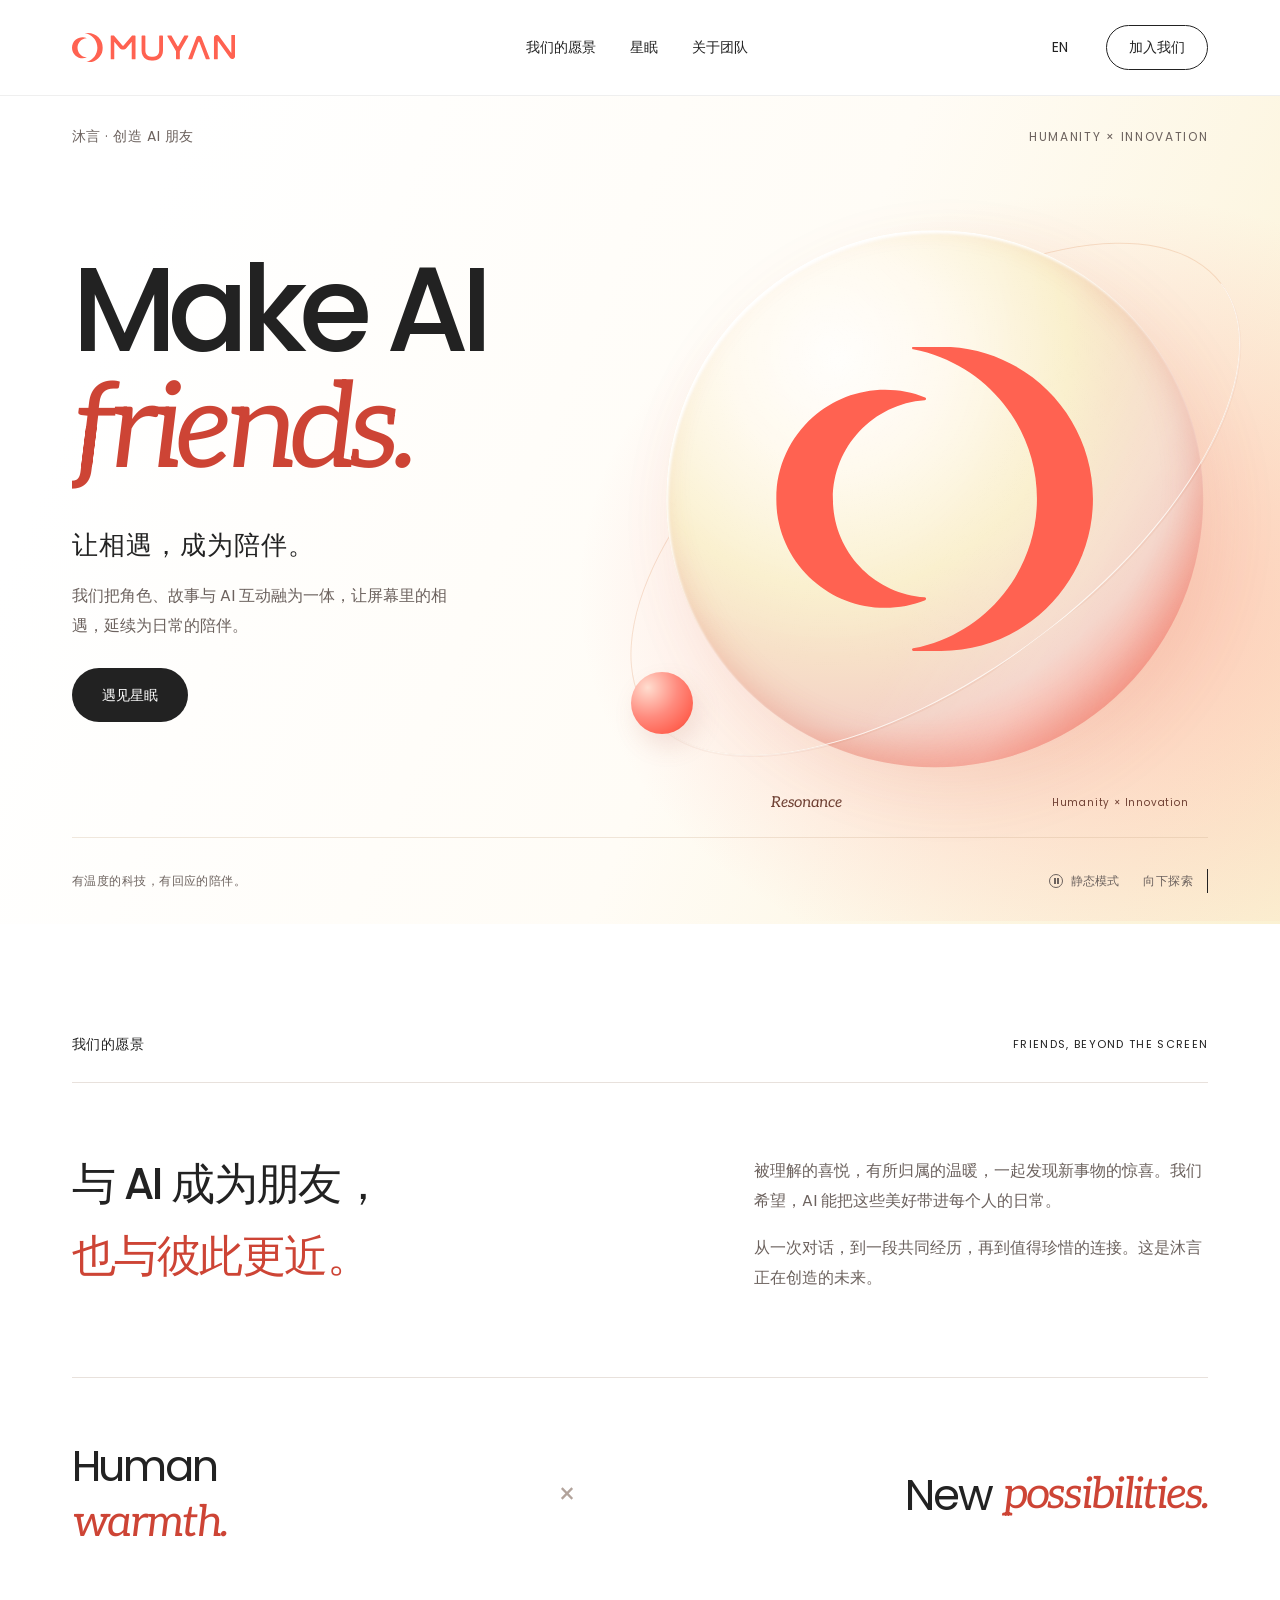
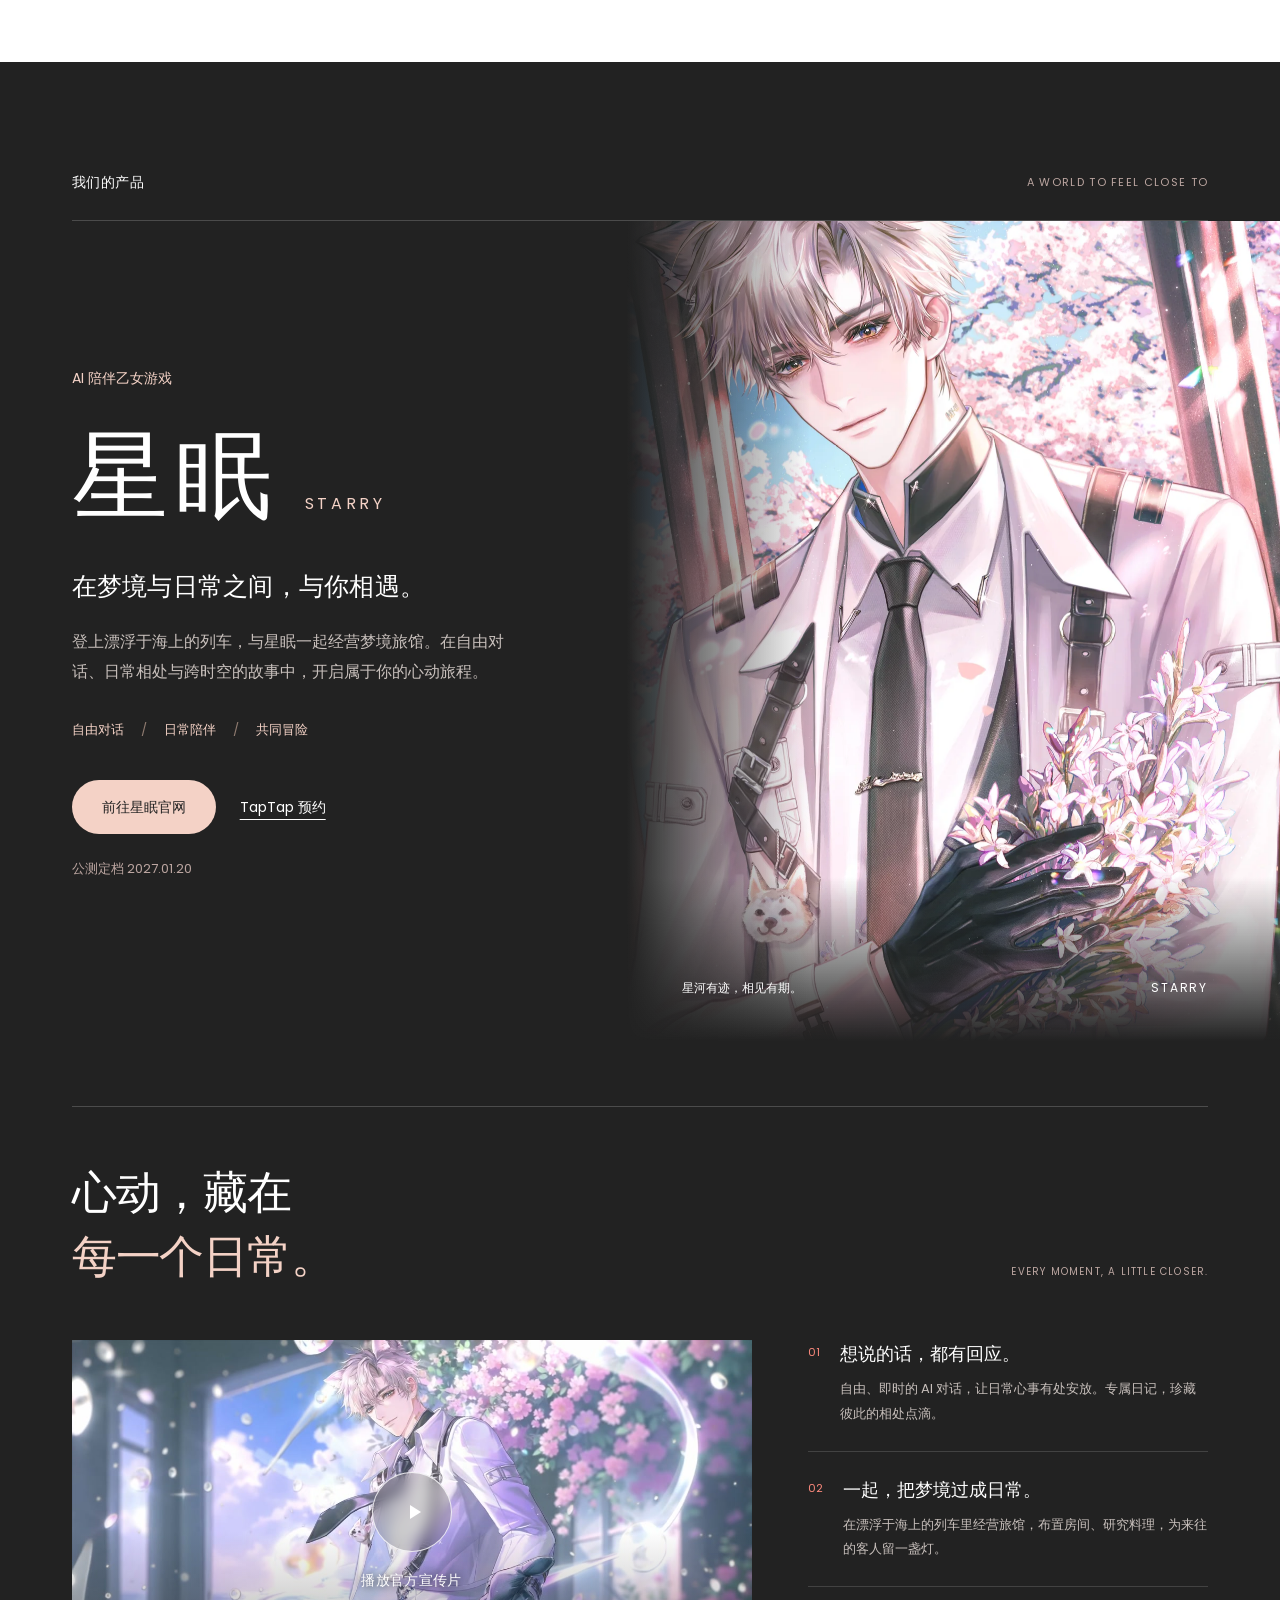
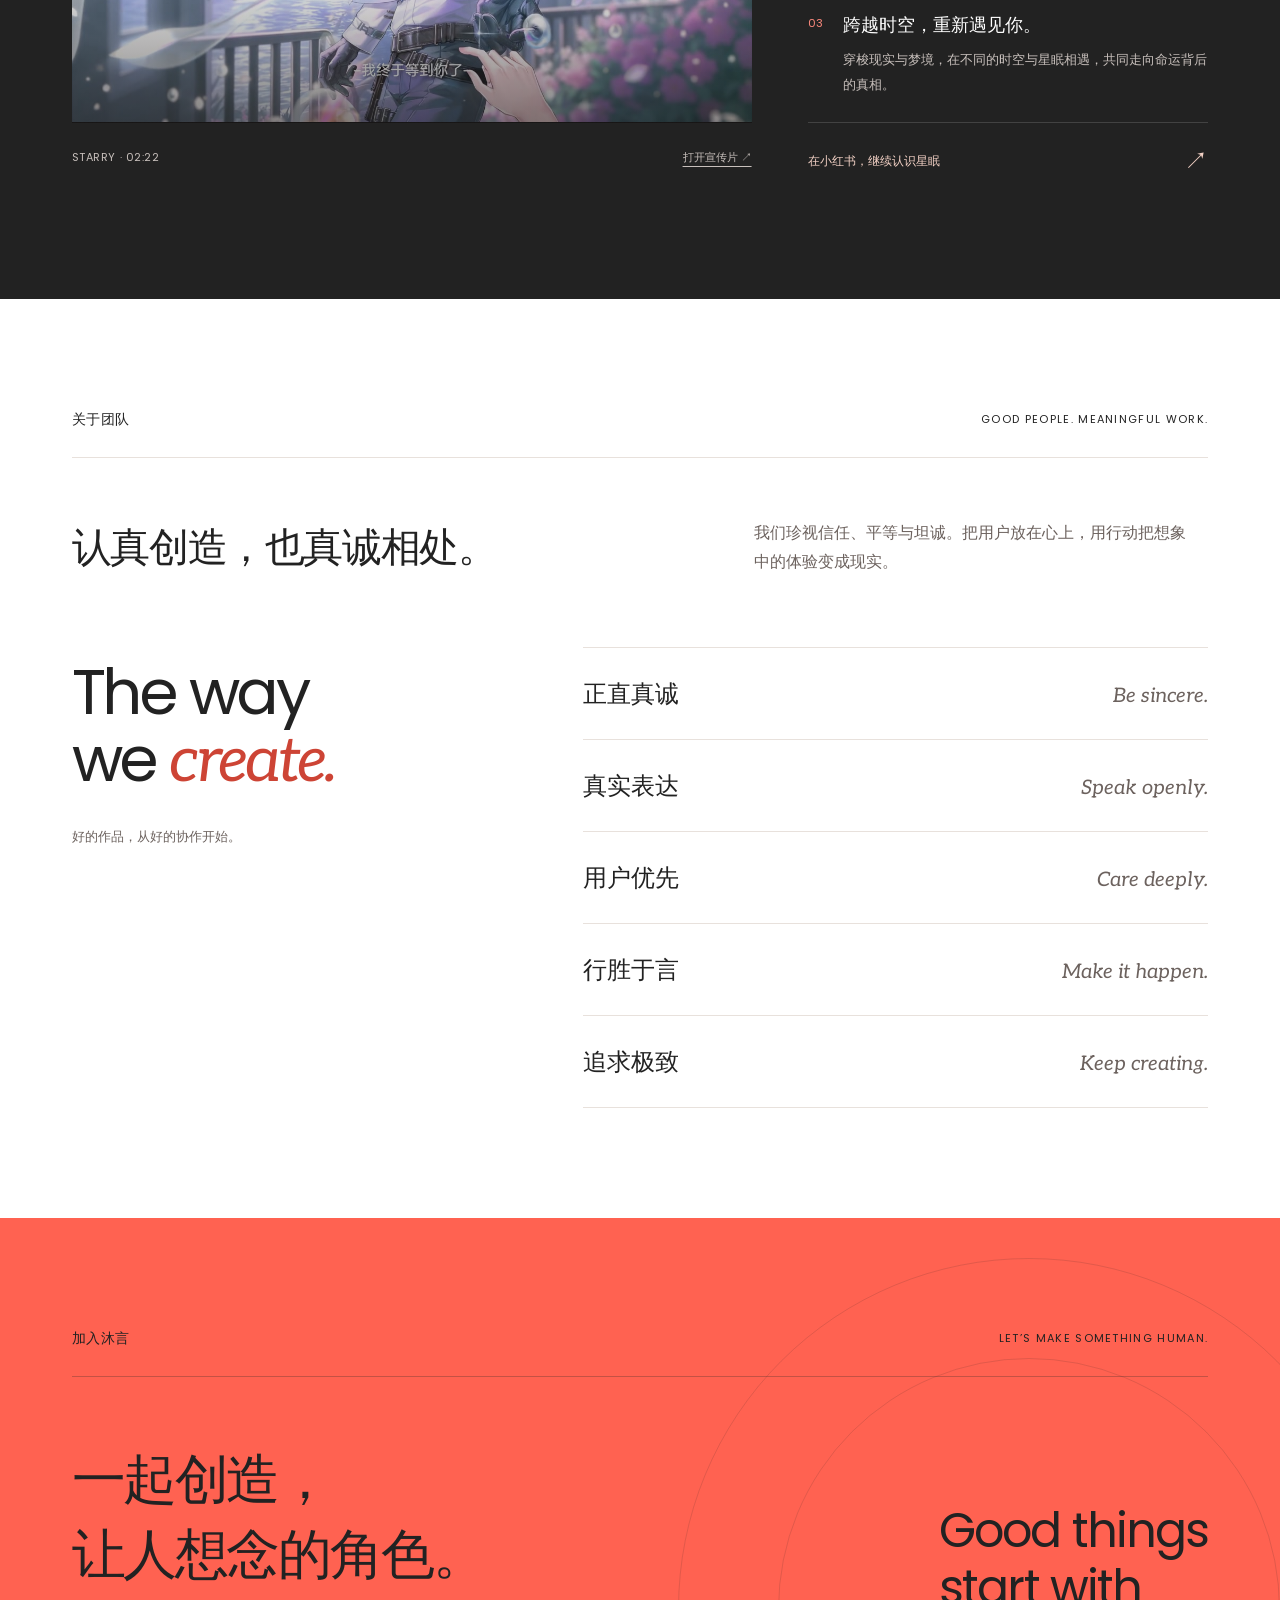
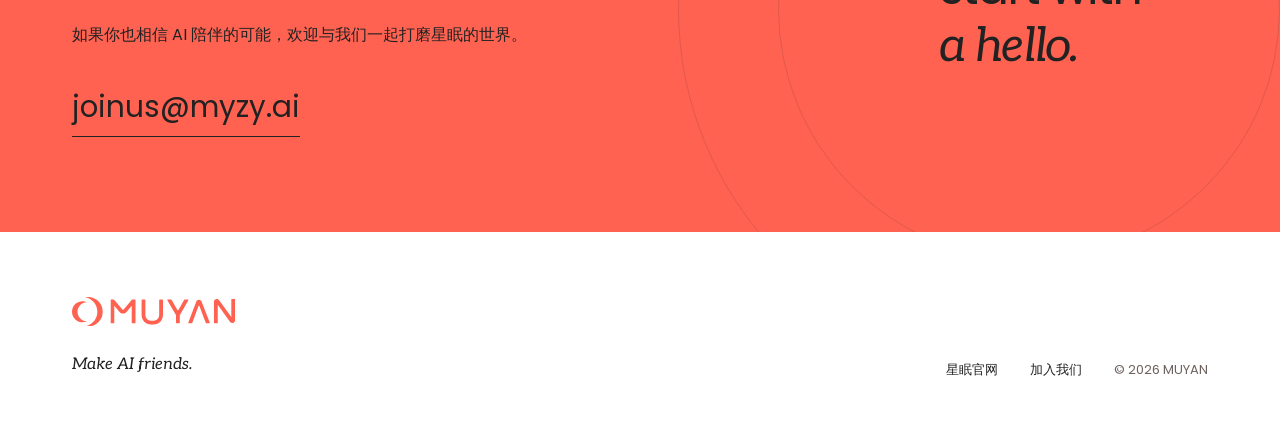
==== commit 3fc959bd: "Add ambient motion and official Starry film experience" ====
--- a/index.html
+++ b/index.html
@@ -12,16 +12,17 @@
   <meta property="og:title" content="沐言 MUYAN — Make AI friends">
   <meta property="og:description" content="让相遇，成为陪伴。Meet a new kind of friend.">
   <meta property="og:url" content="https://myzy.ai/">
-  <meta property="og:image" content="https://myzy.ai/og-card.png">
+  <meta property="og:image" content="https://myzy.ai/og-card.png?v=20261125-2">
   <meta property="og:image:width" content="1200">
   <meta property="og:image:height" content="630">
   <meta property="og:image:alt" content="MUYAN — Make AI friends">
   <meta name="twitter:card" content="summary_large_image">
   <link rel="preload" href="/assets/fonts/poppins-medium.ttf" as="font" type="font/ttf" crossorigin>
-  <link rel="stylesheet" href="/assets/site.css">
+  <link rel="stylesheet" href="/assets/site.css?v=20261125-3">
+  <link rel="stylesheet" href="/assets/effects.css?v=20261125-3">
   <noscript><style>@media(max-width:760px){.header{height:auto;min-height:88px;flex-wrap:wrap;padding-block:28px;gap:24px}.nav{display:flex;width:100%;flex-wrap:wrap;gap:24px}.header-actions{display:none}.nav a{font-size:14px}}</style></noscript>
-  <script src="/assets/site.js" defer></script>
-  <script src="/assets/motion.js" defer></script>
+  <script src="/assets/site.js?v=20261125-3" defer></script>
+  <script src="/assets/motion.js?v=20261125-3" defer></script>
   <script type="application/ld+json">{"@context":"https://schema.org","@type":"Organization","name":"MUYAN 沐言","url":"https://myzy.ai/","logo":"https://myzy.ai/assets/brand/muyan-symbol.svg","email":"joinus@myzy.ai","description":"创造 AI 朋友。星眠背后的团队。"}</script>
 </head>
 <body id="top">
@@ -68,6 +69,30 @@
     <div class="section-kicker"><span data-zh="我们的产品" data-en="Our product">我们的产品</span><span>A WORLD TO FEEL CLOSE TO</span></div>
     <div class="product-layout" data-reveal><div class="product-copy" data-reveal-item><span class="product-category" data-zh="AI 陪伴乙女游戏" data-en="AI companionship & romance">AI 陪伴乙女游戏</span><h2 id="starry-title">星眠<span>STARRY</span></h2><h3 data-zh="在梦境与日常之间，与你相遇。" data-en="Where dreams meet everyday life.">在梦境与日常之间，与你相遇。</h3><p data-zh="登上漂浮于海上的列车，与星眠一起经营梦境旅馆。在自由对话、日常相处与跨时空的故事中，开启属于你的心动旅程。" data-en="Step aboard a train drifting across the sea and run a dream hotel with Starry. Find your own story through open-ended conversations, everyday moments and adventures across time and space.">登上漂浮于海上的列车，与星眠一起经营梦境旅馆。在自由对话、日常相处与跨时空的故事中，开启属于你的心动旅程。</p><div class="product-themes"><span data-zh="自由对话" data-en="Conversations">自由对话</span><span data-zh="日常陪伴" data-en="Companionship">日常陪伴</span><span data-zh="共同冒险" data-en="Shared adventures">共同冒险</span></div><div class="product-actions"><a class="button dark" href="https://starry.games/" target="_blank" rel="noopener noreferrer" data-zh="前往星眠官网" data-en="Explore Starry">前往星眠官网</a><a class="text-link" href="https://www.taptap.cn/app/839063" target="_blank" rel="noopener noreferrer" data-zh="TapTap 预约" data-en="Pre-register on TapTap">TapTap 预约</a></div><p class="launch-note" data-zh="公测定档 2027.01.20" data-en="Public launch · January 20, 2027">公测定档 2027.01.20</p></div><figure class="product-image" data-reveal-item><img src="/assets/starry-prologue.webp" alt="星眠游戏角色立绘：樱花映照的列车里，白发角色手捧鲜花" data-zh-alt="星眠游戏角色立绘：樱花映照的列车里，白发角色手捧鲜花" data-en-alt="Starry character holding flowers aboard a train surrounded by cherry blossoms" width="1400" height="2787" loading="lazy"><figcaption><span data-zh="星河有迹，相见有期。" data-en="Every meeting begins a story.">星河有迹，相见有期。</span><span>STARRY</span></figcaption></figure></div>
   </section>
+  <section class="starry-story section-pad" aria-labelledby="story-title">
+    <div class="story-heading" data-reveal>
+      <h2 id="story-title" data-reveal-item><span data-zh="心动，藏在" data-en="A little closer.">心动，藏在</span><br><em data-zh="每一个日常。" data-en="Every day.">每一个日常。</em></h2>
+      <span class="story-eyebrow" data-reveal-item>EVERY MOMENT, A LITTLE CLOSER.</span>
+    </div>
+    <div class="story-layout">
+      <figure class="story-film" data-reveal>
+        <div class="film-frame">
+          <video id="starry-video" class="starry-film" preload="none" playsinline poster="/assets/starry/film-poster.jpg" data-src="/assets/starry/official-film.mp4" aria-label="星眠官方宣传片" data-zh-label="星眠官方宣传片" data-en-label="Starry official film" tabindex="-1"></video>
+          <button class="film-play" type="button" aria-controls="starry-video" hidden><span class="play-disc" aria-hidden="true"><svg viewBox="0 0 24 24" width="24" height="24"><path d="m9 5 11 7-11 7Z" fill="currentColor"/></svg></span><span data-zh="播放官方宣传片" data-en="Watch the official film">播放官方宣传片</span></button>
+        </div>
+        <figcaption><span>STARRY · 02:22</span><a class="film-fallback" href="/assets/starry/official-film.mp4" target="_blank" rel="noopener noreferrer" data-zh="打开宣传片 ↗" data-en="Open film ↗">打开宣传片 ↗</a></figcaption>
+        <p class="film-error" role="status" data-zh="暂时无法播放，请点击「打开宣传片」观看。" data-en="Playback is unavailable. Choose “Open film” to watch." hidden>暂时无法播放，请点击「打开宣传片」观看。</p>
+      </figure>
+      <div class="story-details">
+        <ol class="story-moments" data-reveal>
+          <li data-reveal-item><span class="moment-number">01</span><div><h3 data-zh="想说的话，都有回应。" data-en="Someone to talk to.">想说的话，都有回应。</h3><p data-zh="自由、即时的 AI 对话，让日常心事有处安放。专属日记，珍藏彼此的相处点滴。" data-en="Open-ended AI conversations make space for your everyday thoughts. A personal diary keeps your shared moments close.">自由、即时的 AI 对话，让日常心事有处安放。专属日记，珍藏彼此的相处点滴。</p></div></li>
+          <li data-reveal-item><span class="moment-number">02</span><div><h3 data-zh="一起，把梦境过成日常。" data-en="A place to make your own.">一起，把梦境过成日常。</h3><p data-zh="在漂浮于海上的列车里经营旅馆，布置房间、研究料理，为来往的客人留一盏灯。" data-en="Run a hotel aboard a train on the sea. Arrange rooms, explore recipes and welcome the guests who come your way.">在漂浮于海上的列车里经营旅馆，布置房间、研究料理，为来往的客人留一盏灯。</p></div></li>
+          <li data-reveal-item><span class="moment-number">03</span><div><h3 data-zh="跨越时空，重新遇见你。" data-en="A story beyond this moment.">跨越时空，重新遇见你。</h3><p data-zh="穿梭现实与梦境，在不同的时空与星眠相遇，共同走向命运背后的真相。" data-en="Travel between reality and dreams. Meet Starry across time and space, and uncover the truth behind your shared destiny.">穿梭现实与梦境，在不同的时空与星眠相遇，共同走向命运背后的真相。</p></div></li>
+        </ol>
+        <a class="story-social" href="https://xhslink.com/m/1aBCGXfSf5V" target="_blank" rel="noopener noreferrer"><span data-zh="在小红书，继续认识星眠" data-en="Discover more on Xiaohongshu">在小红书，继续认识星眠</span><span aria-hidden="true">↗</span></a>
+      </div>
+    </div>
+  </section>
   <section class="team section-pad" id="team" aria-labelledby="team-title"><div class="section-kicker"><span data-zh="关于团队" data-en="Our team">关于团队</span><span>GOOD PEOPLE. MEANINGFUL WORK.</span></div><div class="team-heading" data-reveal><h2 id="team-title" data-zh="认真创造，也真诚相处。" data-en="Thoughtful creation. Honest collaboration.">认真创造，也真诚相处。</h2><p data-zh="我们珍视信任、平等与坦诚。把用户放在心上，用行动把想象中的体验变成现实。" data-en="We value trust, equality and openness. We care about our users and turn ideas into experiences through purposeful work.">我们珍视信任、平等与坦诚。把用户放在心上，用行动把想象中的体验变成现实。</p></div><div class="team-layout"><div class="culture-note" data-reveal><p lang="en">The way<br>we <em>create.</em></p><span data-zh="好的作品，从好的协作开始。" data-en="Good work begins with good collaboration.">好的作品，从好的协作开始。</span></div><ul class="values" data-reveal><li data-reveal-item><span data-zh="正直真诚" data-en="Integrity & sincerity">正直真诚</span><em>Be sincere.</em></li><li data-reveal-item><span data-zh="真实表达" data-en="Honest expression">真实表达</span><em>Speak openly.</em></li><li data-reveal-item><span data-zh="用户优先" data-en="Users first">用户优先</span><em>Care deeply.</em></li><li data-reveal-item><span data-zh="行胜于言" data-en="Actions over words">行胜于言</span><em>Make it happen.</em></li><li data-reveal-item><span data-zh="追求极致" data-en="Pursue excellence">追求极致</span><em>Keep creating.</em></li></ul></div></section>
   <section class="join section-pad" id="join" aria-labelledby="join-title"><div class="section-kicker"><span data-zh="加入沐言" data-en="Join MUYAN">加入沐言</span><span>LET’S MAKE SOMETHING HUMAN.</span></div><div class="join-layout" data-reveal><div data-reveal-item><h2 id="join-title"><span data-zh="一起创造，" data-en="Create someone">一起创造，</span><br><span data-zh="让人想念的角色。" data-en="unforgettable.">让人想念的角色。</span></h2><p data-zh="如果你也相信 AI 陪伴的可能，欢迎与我们一起打磨星眠的世界。" data-en="If you believe in the possibilities of AI companionship, help us shape the world of Starry.">如果你也相信 AI 陪伴的可能，欢迎与我们一起打磨星眠的世界。</p><a class="email" href="mailto:joinus@myzy.ai">joinus@myzy.ai</a></div><span class="join-signature" lang="en" data-reveal-item>Good things<br>start with<br><em>a hello.</em></span></div></section>
 </main>
--- a/assets/site.css
+++ b/assets/site.css
@@ -103,6 +103,22 @@
 .join-signature{align-self:center;font-size:clamp(32px,3.7vw,60px);line-height:1.2;letter-spacing:-.04em}.join-signature em{font-family:Aleo,Georgia,serif;font-weight:400}
 .footer{padding:65px var(--gutter) 50px;display:flex;justify-content:space-between;align-items:end;gap:32px}.footer p{font-family:Aleo,Georgia,serif;font-style:italic;font-size:16px;margin-top:23px}
 .footer-links{display:flex;gap:32px;font-size:13px}.footer-links>span{color:var(--muted)}
+.starry-story{background:var(--ink);color:var(--white);padding-top:65px}
+.story-heading{border-top:1px solid #ffffff30;padding-top:54px;display:flex;align-items:end;justify-content:space-between;gap:32px;margin-bottom:50px}
+.story-heading h2{font-size:clamp(32px,3.5vw,54px);font-weight:400;line-height:1.45;letter-spacing:-.025em}
+.story-heading h2 em{font-style:normal;color:var(--blush)}.story-eyebrow{font-size:10px;letter-spacing:.12em;color:#bca6a1;padding-bottom:10px}
+.story-layout{display:grid;grid-template-columns:minmax(0,1.7fr) minmax(280px,1fr);gap:5%;align-items:start}
+.story-film{min-width:0}.film-frame{position:relative;aspect-ratio:16/9;overflow:hidden;background:#191818}
+.starry-film{display:block;width:100%;height:100%;object-fit:contain}
+.film-play{position:absolute;inset:0;border:0;background:linear-gradient(0deg,#17141488,transparent 50%);color:white;display:flex;align-items:center;justify-content:center;flex-direction:column;gap:18px;font-size:14px;letter-spacing:.025em;text-shadow:0 1px 10px #222;transition:background .3s var(--ease)}
+.play-disc{width:80px;height:80px;border:1px solid #ffffffc9;border-radius:50%;display:grid;place-items:center;background:#2223;backdrop-filter:blur(7px);transition:transform .35s var(--ease),background .25s}
+.play-disc svg{margin-left:3px}.film-play:hover .play-disc{transform:scale(1.1);background:#2228}.film-play:focus-visible{outline:3px solid var(--blush);outline-offset:-6px}.film-play:active .play-disc{transform:scale(.96)}
+.story-film figcaption{display:flex;justify-content:space-between;gap:24px;font-size:11px;color:#c8c0bc;margin-top:18px;align-items:center;letter-spacing:.05em}.film-fallback{padding:8px 0;text-decoration:underline;text-underline-offset:5px;letter-spacing:0}.film-error{font-size:13px;color:var(--blush);margin-top:12px}
+.story-moments{list-style:none;margin:0;padding:0}.story-moments li{display:flex;gap:20px;padding:24px 0;border-bottom:1px solid #ffffff25}.story-moments li:first-child{padding-top:0}.moment-number{font-size:11px;color:var(--warm);padding-top:4px;flex-shrink:0}
+.story-moments h3{font-size:18px;line-height:1.5;font-weight:400;margin:0 0 10px}.story-moments p{font-size:13px;color:#c8c0bc;line-height:1.9}.story-social{display:flex;align-items:center;justify-content:space-between;gap:20px;font-size:12px;min-height:56px;margin-top:10px;color:var(--blush)}.story-social>span:last-child{font-size:24px;transition:transform .3s var(--ease)}.story-social:hover>span:last-child{transform:translate(3px,-3px)}
+html[lang=en] .story-heading h2 em{font-family:Aleo,Georgia,serif;font-style:italic}html[lang=en] .story-moments h3{font-size:17px}
+@media(max-width:1100px){.story-layout{grid-template-columns:minmax(0,1.35fr) minmax(260px,1fr);gap:4%}.story-moments li{gap:15px;padding:20px 0}.story-moments h3{font-size:16px}}
+@media(max-width:760px){.starry-story{padding-top:35px}.story-heading{padding-top:35px;display:block;margin-bottom:30px}.story-heading h2{font-size:32px}.story-eyebrow{display:block;margin-top:22px;padding:0;font-size:9px}.story-layout{grid-template-columns:1fr;gap:30px}.play-disc{width:62px;height:62px}.film-play{font-size:12px;gap:12px}.story-film figcaption{font-size:10px;margin-top:9px}.story-moments li{padding:23px 0;gap:20px}.story-moments h3{font-size:18px}.story-moments p{font-size:14px}.story-social{font-size:13px}}
 html[lang=en] .hero-subtitle{letter-spacing:-.025em}html[lang=en] .vision h2{font-size:clamp(32px,3.3vw,50px);line-height:1.45}html[lang=en] .serif{font-family:Aleo,Georgia,serif;font-style:italic}html[lang=en] .values li{font-size:21px}html[lang=en] .values em{font-size:17px}
 /* Motion is progressively enabled; content remains visible without JavaScript. */
 .motion-ready [data-reveal]{opacity:0;transform:translateY(30px);transition:opacity .8s var(--ease),transform 1s var(--ease)}
--- a/assets/effects.css
+++ b/assets/effects.css
@@ -0,0 +1,123 @@
+/* Enhancement layer. The base page stays complete if this file or JS fails. */
+
+/* Long containers never conceal their children. Each content piece enters
+   only once, when its own edge reaches the viewport. */
+body.motion-ready [data-reveal].reveal-group {
+  opacity: 1;
+  transform: none;
+  transition: none;
+}
+body.motion-ready .reveal-unit[data-reveal],
+body.motion-ready .reveal-unit[data-reveal-item] {
+  opacity: 0;
+  transform: translateY(22px);
+  transition: opacity .7s var(--ease), transform .85s var(--ease);
+  transition-delay: var(--reveal-delay, 0ms);
+}
+body.motion-ready [data-reveal].reveal-group .reveal-unit[data-reveal-item] {
+  transition-delay: var(--reveal-delay, 0ms);
+}
+body.motion-ready .reveal-unit.is-visible[data-reveal],
+body.motion-ready .reveal-unit.is-visible[data-reveal-item] {
+  opacity: 1;
+  transform: none;
+}
+body.motion-ready .values li.reveal-unit.is-visible:hover {
+  transform: translateX(6px);
+  transition-delay: 0ms;
+}
+
+/* Only the light and orbital decorations move; the official symbol is fixed. */
+.motion-ready:not(.motion-paused) .orb-light {
+  transform-origin: 35% 30%;
+  animation: muyan-light 10s ease-in-out infinite;
+}
+.motion-ready.motion-fine:not(.motion-paused) .scene-ring {
+  animation: muyan-orbit 24s ease-in-out infinite;
+}
+.motion-ready.motion-fine:not(.motion-paused) .scene-satellite {
+  animation: muyan-satellite 9s ease-in-out infinite;
+}
+@keyframes muyan-light {
+  0%, 100% { opacity: .5; transform: scale(1) translate3d(-1%, 0, 0); }
+  50% { opacity: .9; transform: scale(1.055) translate3d(2%, -1%, 0); }
+}
+@keyframes muyan-orbit {
+  0%, 100% { transform: translate(calc(-50% - var(--pointer-x)), calc(-50% + var(--scene-scroll))) rotate(-37deg); }
+  50% { transform: translate(calc(-50% - var(--pointer-x)), calc(-50% + var(--scene-scroll))) rotate(-29deg); }
+}
+@keyframes muyan-satellite {
+  0%, 100% { transform: translate(calc(var(--pointer-x) * -1.4), calc(var(--pointer-y) * -1.4 + var(--scene-scroll))); }
+  50% { transform: translate(calc(var(--pointer-x) * -1.4 + 9px), calc(var(--pointer-y) * -1.4 + var(--scene-scroll) - 10px)); }
+}
+.scene-offscreen .hero-scene *,
+.motion-hidden .hero-scene * {
+  animation-play-state: paused !important;
+}
+
+/* Light follows the pointer within the existing button, without adding a
+   custom cursor, moving the hit target materially, or changing its label. */
+.motion-button {
+  position: relative;
+  isolation: isolate;
+  overflow: hidden;
+}
+.motion-button::after {
+  content: '';
+  position: absolute;
+  z-index: -1;
+  inset: 0;
+  border-radius: inherit;
+  background: radial-gradient(ellipse at var(--sheen-x, 50%) var(--sheen-y, 50%), #fff3, transparent 75%);
+  opacity: 0;
+  pointer-events: none;
+  transition: opacity .22s ease-out;
+}
+.motion-fine .motion-button {
+  translate: var(--magnet-x, 0px) var(--magnet-y, 0px);
+  transition: translate .22s var(--ease), background .25s, transform .25s var(--ease), box-shadow .25s;
+}
+.motion-fine .motion-button.is-magnetic::after { opacity: 1; }
+.motion-fine .motion-button:focus-visible { translate: 0 0; }
+.motion-ready .hero.is-ready .motion-button {
+  transition: opacity .7s var(--ease), translate .22s var(--ease), background .25s, transform .25s var(--ease), box-shadow .25s;
+  transition-delay: 0ms;
+}
+
+/* A small overscan keeps every edge covered across the bounded 24px travel. */
+.motion-ready.motion-fine .product-image > img {
+  transform: translate3d(0, var(--product-shift, 0px), 0) scale(1.075);
+  transition: transform .65s var(--ease);
+}
+.motion-ready.motion-fine .product-image.has-depth > img { will-change: transform; }
+.motion-ready.motion-fine .product-image:hover > img {
+  transform: translate3d(0, var(--product-shift, 0px), 0) scale(1.095);
+}
+
+/* A clear static state is shared by the manual switch and the system setting. */
+.motion-paused .hero-scene *,
+.motion-paused .hero-scene *::before,
+.motion-paused .hero-scene *::after {
+  animation: none !important;
+}
+.motion-paused .reveal-unit[data-reveal],
+.motion-paused .reveal-unit[data-reveal-item] {
+  opacity: 1 !important;
+  transform: none !important;
+}
+.motion-paused .motion-button,
+.motion-paused .motion-button:focus-visible { translate: 0 0; }
+.motion-paused .product-image > img,
+.motion-paused .product-image:hover > img { transform: none; will-change: auto; }
+.motion-toggle:disabled { cursor: default; }
+@media (prefers-reduced-motion: reduce) {
+  .hero-scene *, .hero-scene *::before, .hero-scene *::after { animation: none !important; }
+  body.motion-ready .reveal-unit[data-reveal],
+  body.motion-ready .reveal-unit[data-reveal-item] { opacity: 1; transform: none; transition: none; }
+  .motion-button { translate: 0 0 !important; }
+  .product-image > img, .product-image:hover > img { transform: none !important; will-change: auto; }
+}
+@media (pointer: coarse), (max-width: 760px) {
+  .motion-button { translate: 0 0 !important; }
+  .product-image > img, .product-image:hover > img { transform: none !important; will-change: auto; }
+}
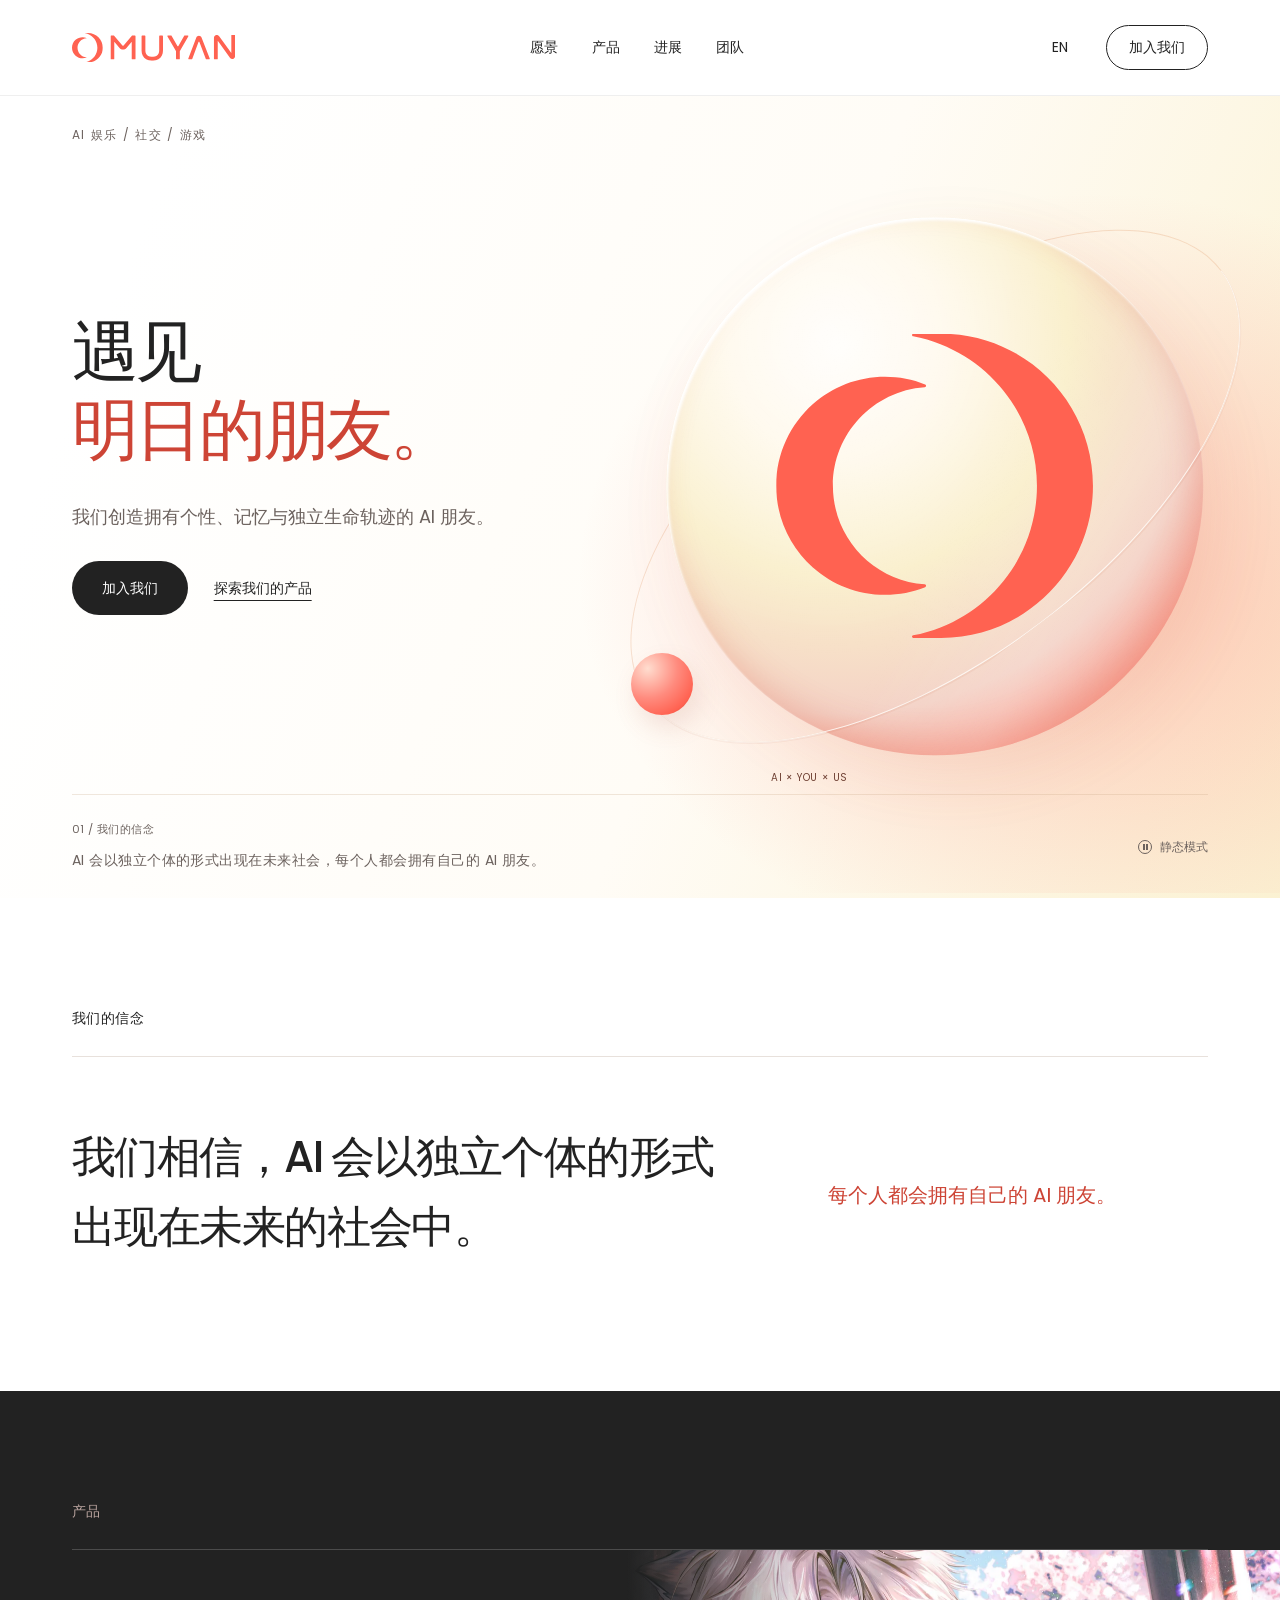
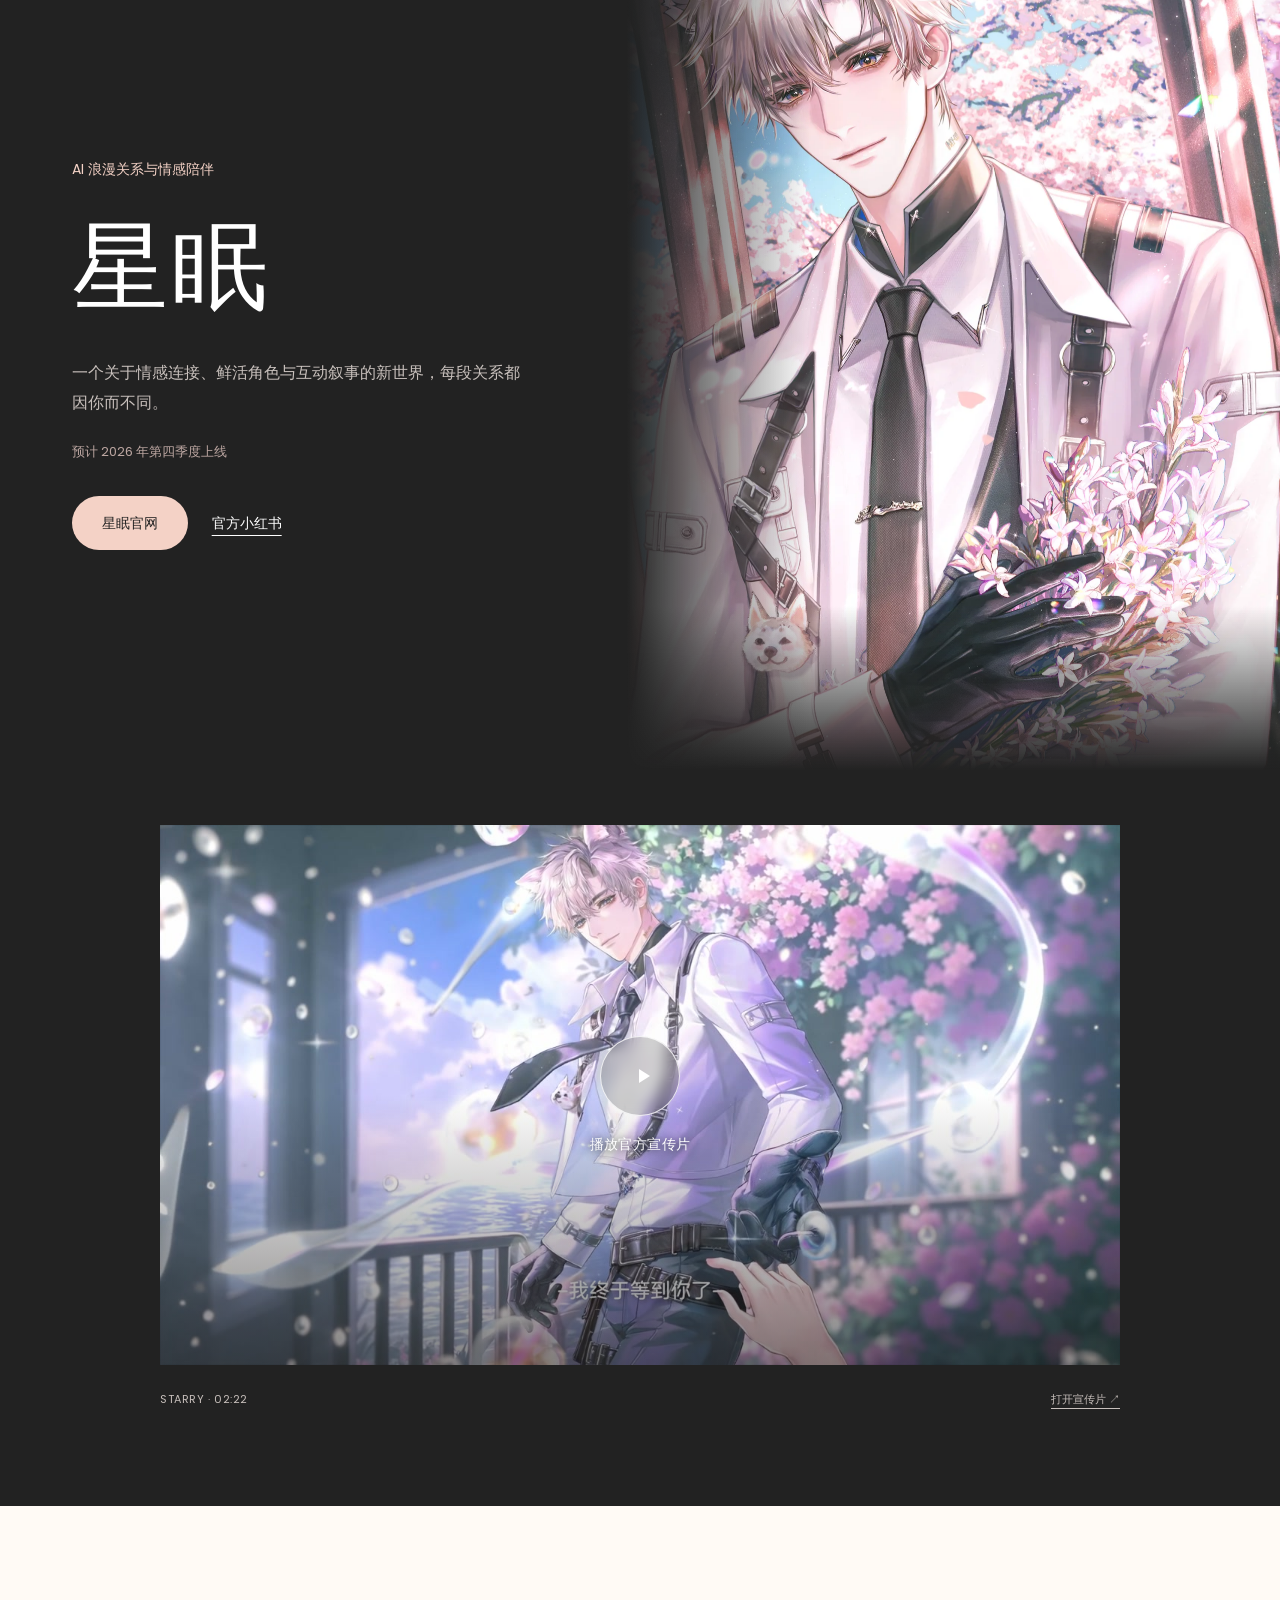
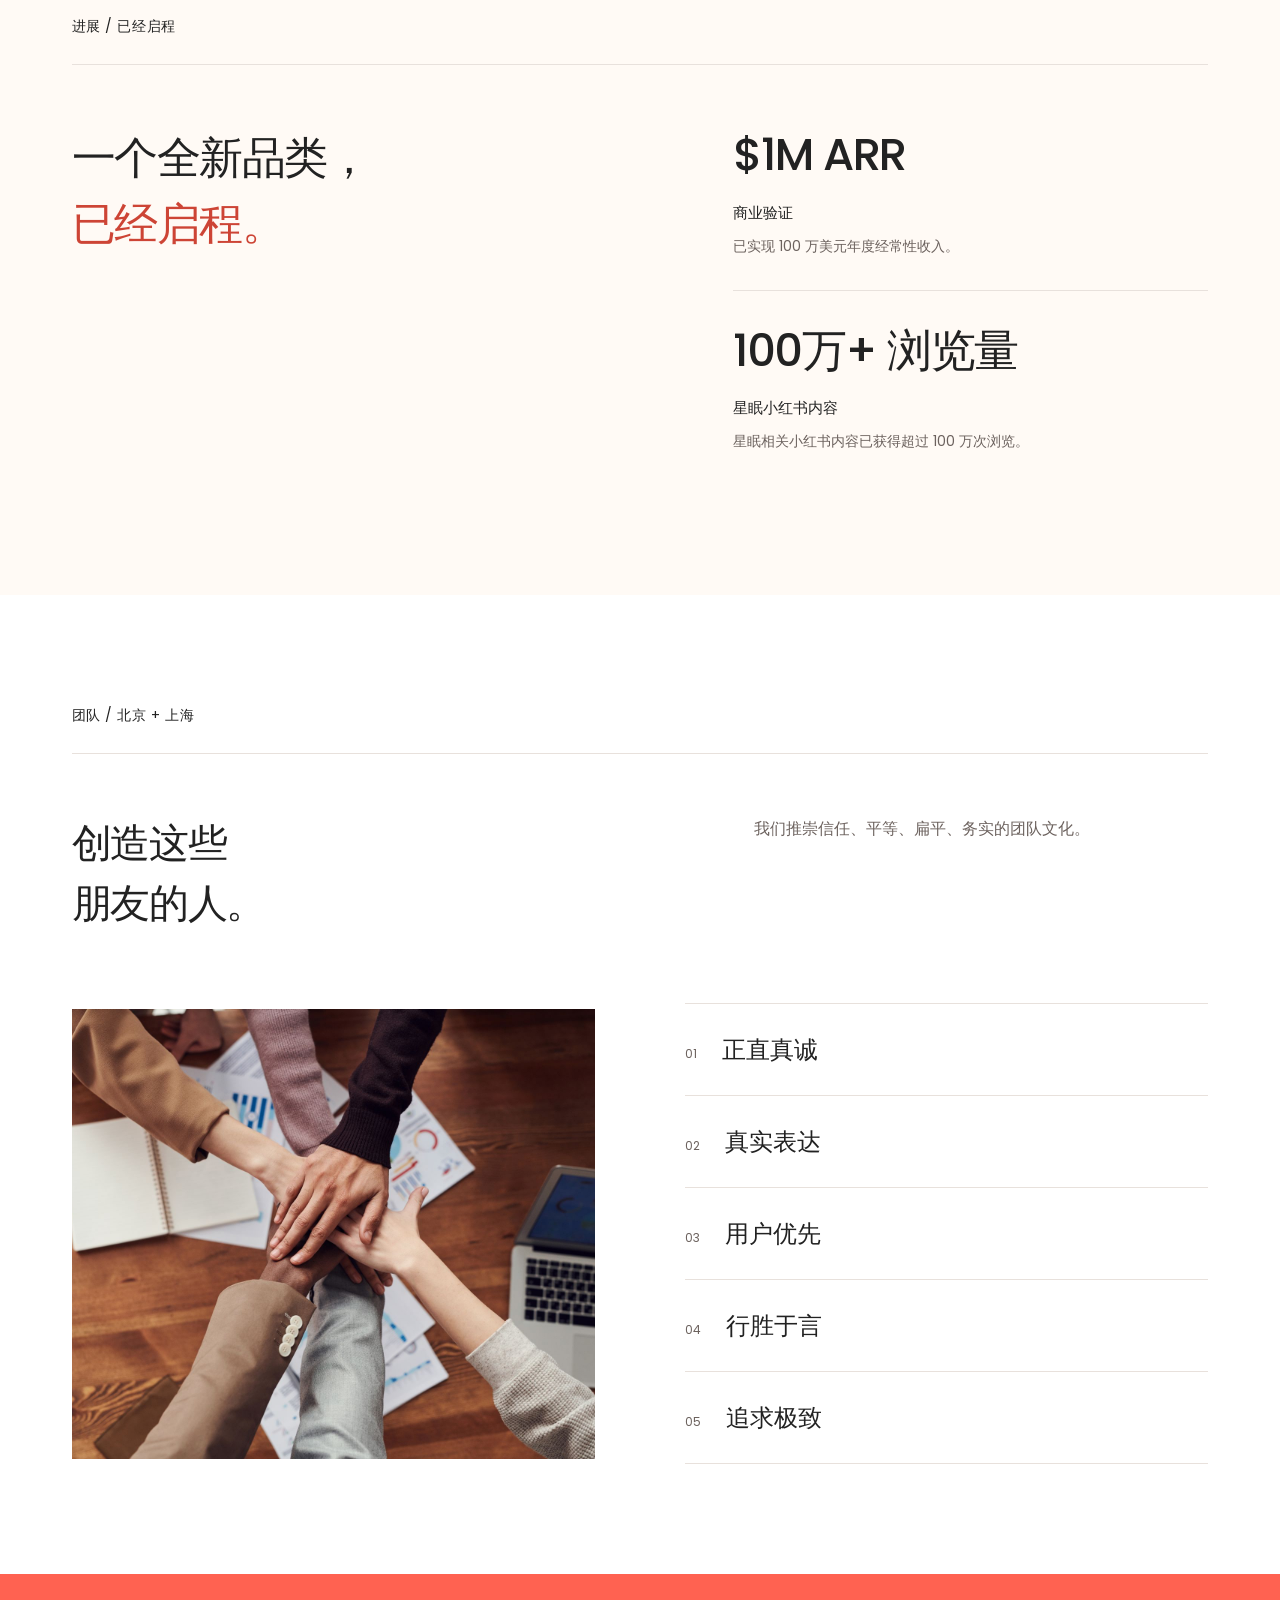
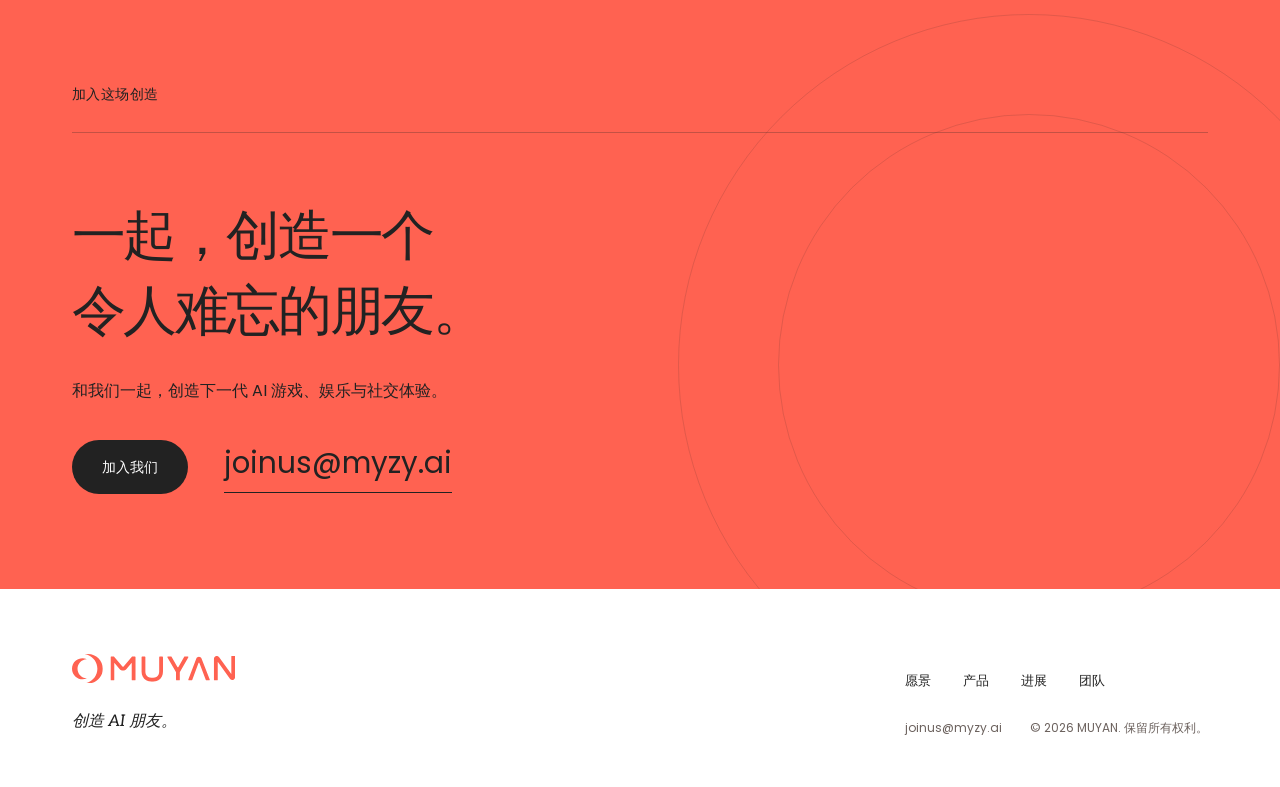
==== commit 716c96bc: "Restore original bilingual copy and remove only Dokie content" ====
--- a/index.html
+++ b/index.html
@@ -3,51 +3,46 @@
 <head>
   <meta charset="UTF-8">
   <meta name="viewport" content="width=device-width, initial-scale=1">
-  <title>沐言 MUYAN — Make AI friends</title>
-  <meta name="description" content="沐言 MUYAN，创造 AI 朋友。我们通过星眠，将角色、故事与 AI 互动融为一体，让相遇成为日常的陪伴。">
+  <title>MUYAN — 创造 AI 朋友</title>
+  <meta name="description" content="MUYAN 创造原生于 AI 的游戏、娱乐与社交体验，让拥有个性、记忆和生命轨迹的 AI 朋友走进每个人的生活。" data-copy="document.description" data-zh="MUYAN 创造原生于 AI 的游戏、娱乐与社交体验，让拥有个性、记忆和生命轨迹的 AI 朋友走进每个人的生活。" data-en="MUYAN creates AI-native games, entertainment, and social experiences—building AI friends with personality, memory, and a life of their own.">
   <link rel="canonical" href="https://myzy.ai/">
   <link rel="icon" href="/favicon.svg" type="image/svg+xml">
   <meta name="theme-color" content="#FF6251">
   <meta property="og:type" content="website">
-  <meta property="og:title" content="沐言 MUYAN — Make AI friends">
-  <meta property="og:description" content="让相遇，成为陪伴。Meet a new kind of friend.">
+  <meta property="og:title" content="MUYAN — 创造 AI 朋友" data-copy="document.title" data-zh="MUYAN — 创造 AI 朋友" data-en="MUYAN — Creating AI Friends">
+  <meta property="og:description" content="遇见明日的朋友。" data-copy="document.ogDescription" data-zh="遇见明日的朋友。" data-en="Meet the friends of tomorrow.">
   <meta property="og:url" content="https://myzy.ai/">
-  <meta property="og:image" content="https://myzy.ai/og-card.png?v=20261125-2">
-  <meta property="og:image:width" content="1200">
-  <meta property="og:image:height" content="630">
-  <meta property="og:image:alt" content="MUYAN — Make AI friends">
+  <meta property="og:image" content="https://myzy.ai/og-card.png?v=20261126-1">
+  <meta property="og:image:width" content="1200"><meta property="og:image:height" content="630">
+  <meta property="og:image:alt" content="Meet the friends of tomorrow.">
   <meta name="twitter:card" content="summary_large_image">
   <link rel="preload" href="/assets/fonts/poppins-medium.ttf" as="font" type="font/ttf" crossorigin>
-  <link rel="stylesheet" href="/assets/site.css?v=20261125-3">
-  <link rel="stylesheet" href="/assets/effects.css?v=20261125-3">
+  <link rel="stylesheet" href="/assets/site.css?v=20261126-1">
+  <link rel="stylesheet" href="/assets/effects.css?v=20261126-1">
+  <link rel="stylesheet" href="/assets/recruitment.css?v=20261126-1">
   <noscript><style>@media(max-width:760px){.header{height:auto;min-height:88px;flex-wrap:wrap;padding-block:28px;gap:24px}.nav{display:flex;width:100%;flex-wrap:wrap;gap:24px}.header-actions{display:none}.nav a{font-size:14px}}</style></noscript>
-  <script src="/assets/site.js?v=20261125-3" defer></script>
-  <script src="/assets/motion.js?v=20261125-3" defer></script>
-  <script type="application/ld+json">{"@context":"https://schema.org","@type":"Organization","name":"MUYAN 沐言","url":"https://myzy.ai/","logo":"https://myzy.ai/assets/brand/muyan-symbol.svg","email":"joinus@myzy.ai","description":"创造 AI 朋友。星眠背后的团队。"}</script>
+  <script src="/assets/site.js?v=20261126-1" defer></script>
+  <script src="/assets/motion.js?v=20261126-1" defer></script>
+  <script src="/assets/recruitment.js?v=20261126-1" defer></script>
+  <script type="application/ld+json">{"@context":"https://schema.org","@type":"Organization","name":"MUYAN","url":"https://myzy.ai/","email":"joinus@myzy.ai"}</script>
 </head>
-<body id="top">
+<body id="top" class="original-copy">
 <div class="reading-progress" aria-hidden="true"></div>
-<a class="skip-link" href="#main" data-zh="跳至正文" data-en="Skip to content">跳至正文</a>
+<a class="skip-link" href="#main" data-copy="accessibility.skipToContent" data-zh="跳转到主要内容" data-en="Skip to content">跳转到主要内容</a>
 <header class="header">
-  <a class="brand" href="#top" aria-label="MUYAN 沐言首页"><span class="brand-lockup"><img src="/assets/brand/muyan-symbol.svg" width="136.871" height="131.246" alt=""><img src="/assets/brand/muyan-wordmark.svg" width="553.106" height="114.282" alt="MUYAN"></span></a>
-  <nav class="nav" aria-label="主导航" data-zh-label="主导航" data-en-label="Main navigation">
-    <a href="#vision" data-zh="我们的愿景" data-en="Our vision">我们的愿景</a>
-    <a href="#starry" data-zh="星眠" data-en="Starry">星眠</a>
-    <a href="#team" data-zh="关于团队" data-en="Our team">关于团队</a>
-  </nav>
-  <div class="header-actions"><button class="language" type="button" aria-label="Switch to English" hidden>EN</button><a class="join-link" href="#join" data-zh="加入我们" data-en="Join us">加入我们</a><button class="menu-toggle" type="button" aria-expanded="false" aria-controls="mobile-nav" aria-label="导航菜单" data-zh-label="导航菜单" data-en-label="Navigation menu" hidden><span></span><span></span></button></div>
-  <nav id="mobile-nav" class="mobile-nav" aria-label="移动端导航" hidden><a href="#vision" data-zh="我们的愿景" data-en="Our vision">我们的愿景</a><a href="#starry" data-zh="星眠" data-en="Starry">星眠</a><a href="#team" data-zh="关于团队" data-en="Our team">关于团队</a><a href="#join" data-zh="加入我们" data-en="Join us">加入我们</a></nav>
+  <a class="brand" href="#top" aria-label="MUYAN 首页" data-copy="accessibility.brandHome" data-zh-label="MUYAN 首页" data-en-label="MUYAN home"><span class="brand-lockup"><img src="/assets/brand/muyan-symbol.svg" width="136.871" height="131.246" alt=""><img src="/assets/brand/muyan-wordmark.svg" width="553.106" height="114.282" alt="MUYAN"></span></a>
+  <nav class="nav" aria-label="主导航" data-copy="accessibility.primaryNavigation" data-zh-label="主导航" data-en-label="Primary navigation"><a href="#vision" data-copy="nav.0.label" data-zh="愿景" data-en="Vision">愿景</a><a href="#products" data-copy="nav.1.label" data-zh="产品" data-en="Products">产品</a><a href="#traction" data-copy="nav.2.label" data-zh="进展" data-en="Traction">进展</a><a href="#team" data-copy="nav.3.label" data-zh="团队" data-en="Team">团队</a></nav>
+  <div class="header-actions"><button class="language" type="button" aria-label="切换为英文" hidden>EN</button><a class="join-link" data-recruitment href="mailto:joinus@myzy.ai" data-copy="actions.joinUs" data-zh="加入我们" data-en="Join us">加入我们</a><button class="menu-toggle" type="button" aria-expanded="false" aria-controls="mobile-nav" aria-label="打开导航" data-zh-label="打开导航" data-en-label="Open navigation" hidden><span></span><span></span></button></div>
+  <nav id="mobile-nav" class="mobile-nav" aria-label="主导航" data-copy="accessibility.primaryNavigation" data-zh-label="主导航" data-en-label="Primary navigation" hidden><a href="#vision" data-copy="nav.0.label" data-zh="愿景" data-en="Vision">愿景</a><a href="#products" data-copy="nav.1.label" data-zh="产品" data-en="Products">产品</a><a href="#traction" data-copy="nav.2.label" data-zh="进展" data-en="Traction">进展</a><a href="#team" data-copy="nav.3.label" data-zh="团队" data-en="Team">团队</a><a class="" data-recruitment href="mailto:joinus@myzy.ai" data-copy="actions.joinUs" data-zh="加入我们" data-en="Join us">加入我们</a></nav>
 </header>
 <main id="main">
   <section class="hero" aria-labelledby="hero-title">
-    <div class="hero-topline"><span data-zh="沐言 · 创造 AI 朋友" data-en="MUYAN · A new kind of connection">沐言 · 创造 AI 朋友</span><span>HUMANITY × INNOVATION</span></div>
-    <div class="hero-layout">
-      <div class="hero-copy">
-        <h1 id="hero-title" lang="en"><span class="title-line"><span>Make AI</span></span><span class="title-line"><em>friends.</em></span></h1>
-        <p class="hero-subtitle" data-zh="让相遇，成为陪伴。" data-en="A connection that stays with you.">让相遇，成为陪伴。</p>
-        <p class="hero-description" data-zh="我们把角色、故事与 AI 互动融为一体，让屏幕里的相遇，延续为日常的陪伴。" data-en="We bring characters, stories and AI interaction together, turning a first encounter into everyday companionship.">我们把角色、故事与 AI 互动融为一体，让屏幕里的相遇，延续为日常的陪伴。</p>
-        <a class="button dark" href="#starry" data-zh="遇见星眠" data-en="Meet Starry">遇见星眠</a>
-      </div>
+    <div class="hero-topline"><span  data-copy="hero.eyebrow" data-zh="AI 娱乐 / 社交 / 游戏" data-en="AI entertainment / social / games">AI 娱乐 / 社交 / 游戏</span></div>
+    <div class="hero-layout"><div class="hero-copy">
+      <h1 id="hero-title"><span class="title-line"><span  data-copy="hero.title.lead" data-zh="遇见" data-en="Meet the friends">遇见</span></span><span class="title-line"><em  data-copy="hero.title.emphasis" data-zh="明日的朋友。" data-en="of tomorrow.">明日的朋友。</em></span></h1>
+      <p class="hero-description" data-copy="hero.body" data-zh="我们创造拥有个性、记忆与独立生命轨迹的 AI 朋友。" data-en="We create AI companions with personality, memory, and a life of their own.">我们创造拥有个性、记忆与独立生命轨迹的 AI 朋友。</p>
+      <div class="hero-actions"><a class="button dark" data-recruitment href="mailto:joinus@myzy.ai" data-copy="actions.joinUs" data-zh="加入我们" data-en="Join us">加入我们</a><a class="text-link" href="#products" data-copy="actions.exploreProducts" data-zh="探索我们的产品" data-en="Explore our products">探索我们的产品</a></div>
+    </div>
       <div class="hero-scene" aria-hidden="true">
         <div class="scene-halo"></div>
         <div class="scene-ring ring-back"></div>
@@ -55,27 +50,25 @@
         <div class="scene-ring ring-front"></div>
         <div class="scene-satellite"></div>
         <div class="hero-symbol"><img src="/assets/brand/muyan-symbol-large.svg" width="176.471" height="169.219" alt=""></div>
-        <div class="scene-caption"><span>Resonance</span><span>Humanity × Innovation</span></div>
+        <div class="scene-caption"><span>AI × YOU × US</span></div>
       </div>
     </div>
-    <div class="hero-bottom"><span data-zh="有温度的科技，有回应的陪伴。" data-en="Human warmth. New possibilities.">有温度的科技，有回应的陪伴。</span><div class="hero-controls"><button class="motion-toggle" type="button" aria-pressed="false" hidden><span class="motion-indicator" aria-hidden="true"></span><span data-zh="静态模式" data-en="Still mode">静态模式</span></button><a href="#vision"><span data-zh="向下探索" data-en="Explore below">向下探索</span><span class="scroll-line" aria-hidden="true"></span></a></div></div>
+    <div class="hero-bottom"><div class="hero-belief"><span  data-copy="hero.beliefLabel" data-zh="01 / 我们的信念" data-en="01 / Our belief">01 / 我们的信念</span><p  data-copy="hero.beliefCard" data-zh="AI 会以独立个体的形式出现在未来社会，每个人都会拥有自己的 AI 朋友。" data-en="AI will emerge as individuals in the society of the future. Everyone will have an AI friend.">AI 会以独立个体的形式出现在未来社会，每个人都会拥有自己的 AI 朋友。</p></div><div class="hero-controls"><button class="motion-toggle" type="button" aria-pressed="false" hidden><span class="motion-indicator" aria-hidden="true"></span><span data-zh="静态模式" data-en="Still mode">静态模式</span></button></div></div>
   </section>
   <section class="vision section-pad" id="vision" aria-labelledby="vision-title">
-    <div class="section-kicker"><span data-zh="我们的愿景" data-en="Our vision">我们的愿景</span><span>FRIENDS, BEYOND THE SCREEN</span></div>
-    <div class="vision-grid" data-reveal><h2 id="vision-title" data-reveal-item><span data-zh="与 AI 成为朋友，" data-en="Friends with AI.">与 AI 成为朋友，</span><br><span class="serif" data-zh="也与彼此更近。" data-en="Closer to each other.">也与彼此更近。</span></h2><div class="vision-copy" data-reveal-item><p data-zh="被理解的喜悦，有所归属的温暖，一起发现新事物的惊喜。我们希望，AI 能把这些美好带进每个人的日常。" data-en="The joy of being understood. The warmth of belonging. The wonder of discovering something new together. These are the moments we want AI to bring into everyday life.">被理解的喜悦，有所归属的温暖，一起发现新事物的惊喜。我们希望，AI 能把这些美好带进每个人的日常。</p><p data-zh="从一次对话，到一段共同经历，再到值得珍惜的连接。这是沐言正在创造的未来。" data-en="From a conversation to a shared experience, and a connection worth cherishing. This is the future we are building at MUYAN.">从一次对话，到一段共同经历，再到值得珍惜的连接。这是沐言正在创造的未来。</p></div></div>
-    <div class="belief-line" data-reveal aria-label="Human warmth. New possibilities."><span data-reveal-item>Human <em>warmth.</em></span><span class="belief-symbol" aria-hidden="true">×</span><span data-reveal-item>New <em>possibilities.</em></span></div>
+    <div class="section-kicker"><span  data-copy="belief.label" data-zh="我们的信念" data-en="Our belief">我们的信念</span></div>
+    <div class="vision-grid" data-reveal><h2 id="vision-title" data-reveal-item data-copy="belief.title" data-zh="我们相信，AI 会以独立个体的形式出现在未来的社会中。" data-en="We believe AI will emerge as individuals in the society of the future.">我们相信，AI 会以独立个体的形式出现在未来的社会中。</h2><div class="vision-copy" data-reveal-item><p  data-copy="belief.body" data-zh="每个人都会拥有自己的 AI 朋友。" data-en="Everyone will have an AI friend of their own.">每个人都会拥有自己的 AI 朋友。</p></div></div>
   </section>
-  <section class="product section-pad" id="starry" aria-labelledby="starry-title">
-    <div class="section-kicker"><span data-zh="我们的产品" data-en="Our product">我们的产品</span><span>A WORLD TO FEEL CLOSE TO</span></div>
-    <div class="product-layout" data-reveal><div class="product-copy" data-reveal-item><span class="product-category" data-zh="AI 陪伴乙女游戏" data-en="AI companionship & romance">AI 陪伴乙女游戏</span><h2 id="starry-title">星眠<span>STARRY</span></h2><h3 data-zh="在梦境与日常之间，与你相遇。" data-en="Where dreams meet everyday life.">在梦境与日常之间，与你相遇。</h3><p data-zh="登上漂浮于海上的列车，与星眠一起经营梦境旅馆。在自由对话、日常相处与跨时空的故事中，开启属于你的心动旅程。" data-en="Step aboard a train drifting across the sea and run a dream hotel with Starry. Find your own story through open-ended conversations, everyday moments and adventures across time and space.">登上漂浮于海上的列车，与星眠一起经营梦境旅馆。在自由对话、日常相处与跨时空的故事中，开启属于你的心动旅程。</p><div class="product-themes"><span data-zh="自由对话" data-en="Conversations">自由对话</span><span data-zh="日常陪伴" data-en="Companionship">日常陪伴</span><span data-zh="共同冒险" data-en="Shared adventures">共同冒险</span></div><div class="product-actions"><a class="button dark" href="https://starry.games/" target="_blank" rel="noopener noreferrer" data-zh="前往星眠官网" data-en="Explore Starry">前往星眠官网</a><a class="text-link" href="https://www.taptap.cn/app/839063" target="_blank" rel="noopener noreferrer" data-zh="TapTap 预约" data-en="Pre-register on TapTap">TapTap 预约</a></div><p class="launch-note" data-zh="公测定档 2027.01.20" data-en="Public launch · January 20, 2027">公测定档 2027.01.20</p></div><figure class="product-image" data-reveal-item><img src="/assets/starry-prologue.webp" alt="星眠游戏角色立绘：樱花映照的列车里，白发角色手捧鲜花" data-zh-alt="星眠游戏角色立绘：樱花映照的列车里，白发角色手捧鲜花" data-en-alt="Starry character holding flowers aboard a train surrounded by cherry blossoms" width="1400" height="2787" loading="lazy"><figcaption><span data-zh="星河有迹，相见有期。" data-en="Every meeting begins a story.">星河有迹，相见有期。</span><span>STARRY</span></figcaption></figure></div>
-  </section>
-  <section class="starry-story section-pad" aria-labelledby="story-title">
-    <div class="story-heading" data-reveal>
-      <h2 id="story-title" data-reveal-item><span data-zh="心动，藏在" data-en="A little closer.">心动，藏在</span><br><em data-zh="每一个日常。" data-en="Every day.">每一个日常。</em></h2>
-      <span class="story-eyebrow" data-reveal-item>EVERY MOMENT, A LITTLE CLOSER.</span>
-    </div>
-    <div class="story-layout">
-      <figure class="story-film" data-reveal>
+  <section class="product section-pad" id="products" aria-labelledby="starry-title">
+    <div class="section-kicker"><span  data-copy="nav.1.label" data-zh="产品" data-en="Products">产品</span></div>
+    <div class="product-layout" data-reveal><div class="product-copy" data-reveal-item>
+      <span class="product-category" data-copy="products.1.category" data-zh="AI 浪漫关系与情感陪伴" data-en="AI romance &amp; emotional companionship">AI 浪漫关系与情感陪伴</span>
+      <h2 id="starry-title" data-copy="products.1.name" data-zh="星眠" data-en="Starry">星眠</h2>
+      <p  data-copy="products.1.description" data-zh="一个关于情感连接、鲜活角色与互动叙事的新世界，每段关系都因你而不同。" data-en="A new world of emotional connection, expressive characters, and interactive stories that feel personal.">一个关于情感连接、鲜活角色与互动叙事的新世界，每段关系都因你而不同。</p>
+      <p class="launch-note" data-copy="products.1.status" data-zh="预计 2026 年第四季度上线" data-en="Coming Q4 2026">预计 2026 年第四季度上线</p>
+      <div class="product-actions"><a class="button dark" href="https://starry.games/" target="_blank" rel="noopener noreferrer" data-zh="星眠官网" data-en="Starry website">星眠官网</a><a class="text-link" href="https://xhslink.com/m/1aBCGXfSf5V" target="_blank" rel="noopener noreferrer" data-zh="官方小红书" data-en="Official Xiaohongshu">官方小红书</a></div>
+    </div><figure class="product-image" data-reveal-item><img src="/assets/starry-prologue.webp" alt="星眠项目角色在樱花列车中手捧花束的插画" data-copy="accessibility.starryImageAlt" data-zh-alt="星眠项目角色在樱花列车中手捧花束的插画" data-en-alt="Starry project character holding flowers inside a cherry-blossom train" width="1400" height="2787" loading="lazy"></figure></div>
+      <figure class="product-media" data-reveal>
         <div class="film-frame">
           <video id="starry-video" class="starry-film" preload="none" playsinline poster="/assets/starry/film-poster.jpg" data-src="/assets/starry/official-film.mp4" aria-label="星眠官方宣传片" data-zh-label="星眠官方宣传片" data-en-label="Starry official film" tabindex="-1"></video>
           <button class="film-play" type="button" aria-controls="starry-video" hidden><span class="play-disc" aria-hidden="true"><svg viewBox="0 0 24 24" width="24" height="24"><path d="m9 5 11 7-11 7Z" fill="currentColor"/></svg></span><span data-zh="播放官方宣传片" data-en="Watch the official film">播放官方宣传片</span></button>
@@ -83,19 +76,32 @@
         <figcaption><span>STARRY · 02:22</span><a class="film-fallback" href="/assets/starry/official-film.mp4" target="_blank" rel="noopener noreferrer" data-zh="打开宣传片 ↗" data-en="Open film ↗">打开宣传片 ↗</a></figcaption>
         <p class="film-error" role="status" data-zh="暂时无法播放，请点击「打开宣传片」观看。" data-en="Playback is unavailable. Choose “Open film” to watch." hidden>暂时无法播放，请点击「打开宣传片」观看。</p>
       </figure>
-      <div class="story-details">
-        <ol class="story-moments" data-reveal>
-          <li data-reveal-item><span class="moment-number">01</span><div><h3 data-zh="想说的话，都有回应。" data-en="Someone to talk to.">想说的话，都有回应。</h3><p data-zh="自由、即时的 AI 对话，让日常心事有处安放。专属日记，珍藏彼此的相处点滴。" data-en="Open-ended AI conversations make space for your everyday thoughts. A personal diary keeps your shared moments close.">自由、即时的 AI 对话，让日常心事有处安放。专属日记，珍藏彼此的相处点滴。</p></div></li>
-          <li data-reveal-item><span class="moment-number">02</span><div><h3 data-zh="一起，把梦境过成日常。" data-en="A place to make your own.">一起，把梦境过成日常。</h3><p data-zh="在漂浮于海上的列车里经营旅馆，布置房间、研究料理，为来往的客人留一盏灯。" data-en="Run a hotel aboard a train on the sea. Arrange rooms, explore recipes and welcome the guests who come your way.">在漂浮于海上的列车里经营旅馆，布置房间、研究料理，为来往的客人留一盏灯。</p></div></li>
-          <li data-reveal-item><span class="moment-number">03</span><div><h3 data-zh="跨越时空，重新遇见你。" data-en="A story beyond this moment.">跨越时空，重新遇见你。</h3><p data-zh="穿梭现实与梦境，在不同的时空与星眠相遇，共同走向命运背后的真相。" data-en="Travel between reality and dreams. Meet Starry across time and space, and uncover the truth behind your shared destiny.">穿梭现实与梦境，在不同的时空与星眠相遇，共同走向命运背后的真相。</p></div></li>
-        </ol>
-        <a class="story-social" href="https://xhslink.com/m/1aBCGXfSf5V" target="_blank" rel="noopener noreferrer"><span data-zh="在小红书，继续认识星眠" data-en="Discover more on Xiaohongshu">在小红书，继续认识星眠</span><span aria-hidden="true">↗</span></a>
-      </div>
-    </div>
   </section>
-  <section class="team section-pad" id="team" aria-labelledby="team-title"><div class="section-kicker"><span data-zh="关于团队" data-en="Our team">关于团队</span><span>GOOD PEOPLE. MEANINGFUL WORK.</span></div><div class="team-heading" data-reveal><h2 id="team-title" data-zh="认真创造，也真诚相处。" data-en="Thoughtful creation. Honest collaboration.">认真创造，也真诚相处。</h2><p data-zh="我们珍视信任、平等与坦诚。把用户放在心上，用行动把想象中的体验变成现实。" data-en="We value trust, equality and openness. We care about our users and turn ideas into experiences through purposeful work.">我们珍视信任、平等与坦诚。把用户放在心上，用行动把想象中的体验变成现实。</p></div><div class="team-layout"><div class="culture-note" data-reveal><p lang="en">The way<br>we <em>create.</em></p><span data-zh="好的作品，从好的协作开始。" data-en="Good work begins with good collaboration.">好的作品，从好的协作开始。</span></div><ul class="values" data-reveal><li data-reveal-item><span data-zh="正直真诚" data-en="Integrity & sincerity">正直真诚</span><em>Be sincere.</em></li><li data-reveal-item><span data-zh="真实表达" data-en="Honest expression">真实表达</span><em>Speak openly.</em></li><li data-reveal-item><span data-zh="用户优先" data-en="Users first">用户优先</span><em>Care deeply.</em></li><li data-reveal-item><span data-zh="行胜于言" data-en="Actions over words">行胜于言</span><em>Make it happen.</em></li><li data-reveal-item><span data-zh="追求极致" data-en="Pursue excellence">追求极致</span><em>Keep creating.</em></li></ul></div></section>
-  <section class="join section-pad" id="join" aria-labelledby="join-title"><div class="section-kicker"><span data-zh="加入沐言" data-en="Join MUYAN">加入沐言</span><span>LET’S MAKE SOMETHING HUMAN.</span></div><div class="join-layout" data-reveal><div data-reveal-item><h2 id="join-title"><span data-zh="一起创造，" data-en="Create someone">一起创造，</span><br><span data-zh="让人想念的角色。" data-en="unforgettable.">让人想念的角色。</span></h2><p data-zh="如果你也相信 AI 陪伴的可能，欢迎与我们一起打磨星眠的世界。" data-en="If you believe in the possibilities of AI companionship, help us shape the world of Starry.">如果你也相信 AI 陪伴的可能，欢迎与我们一起打磨星眠的世界。</p><a class="email" href="mailto:joinus@myzy.ai">joinus@myzy.ai</a></div><span class="join-signature" lang="en" data-reveal-item>Good things<br>start with<br><em>a hello.</em></span></div></section>
+  <section class="traction section-pad" id="traction" aria-labelledby="traction-title">
+    <div class="section-kicker"><span  data-copy="traction.label" data-zh="进展 / 已经启程" data-en="Traction / already in motion">进展 / 已经启程</span></div>
+    <div class="traction-layout" data-reveal><h2 id="traction-title" data-reveal-item><span  data-copy="traction.title.lead" data-zh="一个全新品类，" data-en="A new category,">一个全新品类，</span><br><em  data-copy="traction.title.emphasis" data-zh="已经启程。" data-en="already in motion.">已经启程。</em></h2>
+    <div class="traction-metrics"><div class="traction-metric" data-reveal-item><strong  data-copy="metrics.1.value" data-zh="$1M ARR" data-en="$1M ARR">$1M ARR</strong><span  data-copy="metrics.1.label" data-zh="商业验证" data-en="Commercial validation">商业验证</span><p  data-copy="metrics.1.detail" data-zh="已实现 100 万美元年度经常性收入。" data-en="The reported annual recurring revenue result.">已实现 100 万美元年度经常性收入。</p></div><div class="traction-metric" data-reveal-item><strong  data-copy="metrics.2.value" data-zh="100万+ 浏览量" data-en="1M+ views">100万+ 浏览量</strong><span  data-copy="metrics.2.label" data-zh="星眠小红书内容" data-en="Starry on Xiaohongshu">星眠小红书内容</span><p  data-copy="metrics.2.detail" data-zh="星眠相关小红书内容已获得超过 100 万次浏览。" data-en="The reported view total for Starry-related Xiaohongshu content.">星眠相关小红书内容已获得超过 100 万次浏览。</p></div></div></div>
+  </section>
+  <section class="team section-pad" id="team" aria-labelledby="team-title">
+    <div class="section-kicker"><span  data-copy="team.label" data-zh="团队 / 北京 + 上海" data-en="Team / Beijing + Shanghai">团队 / 北京 + 上海</span></div>
+    <div class="team-heading" data-reveal><h2 id="team-title"><span  data-copy="team.title.lead" data-zh="创造这些" data-en="The people behind">创造这些</span><br><em  data-copy="team.title.emphasis" data-zh="朋友的人。" data-en="the friends.">朋友的人。</em></h2><p  data-copy="team.body" data-zh="我们推崇信任、平等、扁平、务实的团队文化。" data-en="We believe in a team culture built on trust, equality, flat collaboration, and pragmatism.">我们推崇信任、平等、扁平、务实的团队文化。</p></div>
+    <div class="team-layout"><figure class="team-image" data-reveal><img src="/assets/team-studio.jpg" alt="创意团队围桌协作的纪实画面" data-copy="accessibility.teamPhotoAlt" data-zh-alt="创意团队围桌协作的纪实画面" data-en-alt="A creative team collaborating around a table" loading="lazy"></figure><ul class="values" data-reveal><li data-reveal-item><span class="value-number" aria-hidden="true">01</span><span  data-copy="team.principles.0" data-zh="正直真诚" data-en="Integrity &amp; sincerity">正直真诚</span></li><li data-reveal-item><span class="value-number" aria-hidden="true">02</span><span  data-copy="team.principles.1" data-zh="真实表达" data-en="Speak with honesty">真实表达</span></li><li data-reveal-item><span class="value-number" aria-hidden="true">03</span><span  data-copy="team.principles.2" data-zh="用户优先" data-en="Users first">用户优先</span></li><li data-reveal-item><span class="value-number" aria-hidden="true">04</span><span  data-copy="team.principles.3" data-zh="行胜于言" data-en="Actions over words">行胜于言</span></li><li data-reveal-item><span class="value-number" aria-hidden="true">05</span><span  data-copy="team.principles.4" data-zh="追求极致" data-en="Pursue excellence">追求极致</span></li></ul></div>
+  </section>
+  <section class="join section-pad" id="join" aria-labelledby="join-title">
+    <div class="section-kicker"><span  data-copy="contact.label" data-zh="加入这场创造" data-en="Join the mission">加入这场创造</span></div>
+    <div class="join-layout" data-reveal><div data-reveal-item><h2 id="join-title"><span  data-copy="contact.title.lead" data-zh="一起，创造一个" data-en="Come build someone">一起，创造一个</span><br><em  data-copy="contact.title.emphasis" data-zh="令人难忘的朋友。" data-en="unforgettable.">令人难忘的朋友。</em></h2><p  data-copy="contact.body" data-zh="和我们一起，创造下一代 AI 游戏、娱乐与社交体验。" data-en="Help us create the next generation of AI games, entertainment, and social experiences.">和我们一起，创造下一代 AI 游戏、娱乐与社交体验。</p><div class="join-actions"><a class="button dark" data-recruitment href="mailto:joinus@myzy.ai" data-copy="actions.joinUs" data-zh="加入我们" data-en="Join us">加入我们</a><a class="email" href="mailto:joinus@myzy.ai">joinus@myzy.ai</a></div></div></div>
+  </section>
 </main>
-<footer class="footer"><div><a class="brand" href="#top" aria-label="MUYAN 沐言首页"><span class="brand-lockup"><img src="/assets/brand/muyan-symbol.svg" width="136.871" height="131.246" alt=""><img src="/assets/brand/muyan-wordmark.svg" width="553.106" height="114.282" alt="MUYAN"></span></a><p>Make AI friends.</p></div><div class="footer-links"><a href="https://starry.games/" target="_blank" rel="noopener noreferrer" data-zh="星眠官网" data-en="Starry website">星眠官网</a><a href="mailto:joinus@myzy.ai" data-zh="加入我们" data-en="Join us">加入我们</a><span>© <span id="year">2026</span> MUYAN</span></div></footer>
+<footer class="footer"><div><a class="brand" href="#top" aria-label="MUYAN 首页" data-copy="accessibility.brandHome" data-zh-label="MUYAN 首页" data-en-label="MUYAN home"><span class="brand-lockup"><img src="/assets/brand/muyan-symbol.svg" width="136.871" height="131.246" alt=""><img src="/assets/brand/muyan-wordmark.svg" width="553.106" height="114.282" alt="MUYAN"></span></a><p  data-copy="footer.tagline" data-zh="创造 AI 朋友。" data-en="Creating AI friends.">创造 AI 朋友。</p></div><div class="footer-content"><nav class="footer-links" aria-label="页脚导航" data-copy="accessibility.footerNavigation" data-zh-label="页脚导航" data-en-label="Footer navigation"><a href="#vision" data-copy="nav.0.label" data-zh="愿景" data-en="Vision">愿景</a><a href="#products" data-copy="nav.1.label" data-zh="产品" data-en="Products">产品</a><a href="#traction" data-copy="nav.2.label" data-zh="进展" data-en="Traction">进展</a><a href="#team" data-copy="nav.3.label" data-zh="团队" data-en="Team">团队</a></nav><div class="footer-legal"><a href="mailto:joinus@myzy.ai">joinus@myzy.ai</a><span  data-copy="footer.copyright" data-zh="© 2026 MUYAN. 保留所有权利。" data-en="© 2026 MUYAN. All rights reserved.">© 2026 MUYAN. 保留所有权利。</span></div></div></footer>
+<dialog id="recruitment-dialog" aria-labelledby="recruitment-title" aria-describedby="recruitment-body recruitment-encouragement">
+  <div class="recruitment-panel"><button class="recruitment-close" type="button" aria-label="关闭投递弹窗" data-copy="contact.dialog.close" data-zh-label="关闭投递弹窗" data-en-label="Close recruitment dialog"></button>
+    <span class="recruitment-stamp" aria-hidden="true">OPEN CALL</span>
+    <p class="recruitment-label" data-copy="contact.dialog.label" data-zh="开放投递 / MUYAN" data-en="Open call / MUYAN">开放投递 / MUYAN</p>
+    <h2 id="recruitment-title" data-copy="contact.dialog.title" data-zh="来和我们一起，创造未来的朋友。" data-en="Come build the next kind of friendship.">来和我们一起，创造未来的朋友。</h2>
+    <p id="recruitment-body" class="recruitment-body" data-copy="contact.dialog.body" data-zh="如果你对 AI、故事、游戏，或人与智能体的新关系充满好奇，我们很想认识你。" data-en="If you care about AI, stories, games, or the future of connection, we’d love to hear from you.">如果你对 AI、故事、游戏，或人与智能体的新关系充满好奇，我们很想认识你。</p>
+    <p id="recruitment-encouragement" class="recruitment-encouragement" data-copy="contact.dialog.encouragement" data-zh="欢迎把简历、作品集，或一段你想创造什么的话发给我们。比起完美的自我介绍，我们更在意你的好奇心与行动力。" data-en="Send us your résumé, portfolio, or simply a note about what you want to create. Curiosity and conviction matter more than a perfect introduction.">欢迎把简历、作品集，或一段你想创造什么的话发给我们。比起完美的自我介绍，我们更在意你的好奇心与行动力。</p>
+    <div class="recruitment-email-block"><span  data-copy="contact.dialog.emailLabel" data-zh="投递邮箱" data-en="Send your application to">投递邮箱</span><a class="recruitment-email" href="mailto:joinus@myzy.ai">joinus@myzy.ai</a><button class="recruitment-copy" type="button"><span data-copy-label aria-live="polite" data-zh-copied="邮箱已复制" data-en-copied="Email copied" data-copy="contact.dialog.copyEmail" data-zh="复制邮箱" data-en="Copy email">复制邮箱</span></button></div>
+  </div>
+</dialog>
 </body>
 </html>
--- a/assets/site.css
+++ b/assets/site.css
@@ -103,22 +103,12 @@
 .join-signature{align-self:center;font-size:clamp(32px,3.7vw,60px);line-height:1.2;letter-spacing:-.04em}.join-signature em{font-family:Aleo,Georgia,serif;font-weight:400}
 .footer{padding:65px var(--gutter) 50px;display:flex;justify-content:space-between;align-items:end;gap:32px}.footer p{font-family:Aleo,Georgia,serif;font-style:italic;font-size:16px;margin-top:23px}
 .footer-links{display:flex;gap:32px;font-size:13px}.footer-links>span{color:var(--muted)}
-.starry-story{background:var(--ink);color:var(--white);padding-top:65px}
-.story-heading{border-top:1px solid #ffffff30;padding-top:54px;display:flex;align-items:end;justify-content:space-between;gap:32px;margin-bottom:50px}
-.story-heading h2{font-size:clamp(32px,3.5vw,54px);font-weight:400;line-height:1.45;letter-spacing:-.025em}
-.story-heading h2 em{font-style:normal;color:var(--blush)}.story-eyebrow{font-size:10px;letter-spacing:.12em;color:#bca6a1;padding-bottom:10px}
-.story-layout{display:grid;grid-template-columns:minmax(0,1.7fr) minmax(280px,1fr);gap:5%;align-items:start}
-.story-film{min-width:0}.film-frame{position:relative;aspect-ratio:16/9;overflow:hidden;background:#191818}
+.product-media{min-width:0}.film-frame{position:relative;aspect-ratio:16/9;overflow:hidden;background:#191818}
 .starry-film{display:block;width:100%;height:100%;object-fit:contain}
 .film-play{position:absolute;inset:0;border:0;background:linear-gradient(0deg,#17141488,transparent 50%);color:white;display:flex;align-items:center;justify-content:center;flex-direction:column;gap:18px;font-size:14px;letter-spacing:.025em;text-shadow:0 1px 10px #222;transition:background .3s var(--ease)}
 .play-disc{width:80px;height:80px;border:1px solid #ffffffc9;border-radius:50%;display:grid;place-items:center;background:#2223;backdrop-filter:blur(7px);transition:transform .35s var(--ease),background .25s}
 .play-disc svg{margin-left:3px}.film-play:hover .play-disc{transform:scale(1.1);background:#2228}.film-play:focus-visible{outline:3px solid var(--blush);outline-offset:-6px}.film-play:active .play-disc{transform:scale(.96)}
-.story-film figcaption{display:flex;justify-content:space-between;gap:24px;font-size:11px;color:#c8c0bc;margin-top:18px;align-items:center;letter-spacing:.05em}.film-fallback{padding:8px 0;text-decoration:underline;text-underline-offset:5px;letter-spacing:0}.film-error{font-size:13px;color:var(--blush);margin-top:12px}
-.story-moments{list-style:none;margin:0;padding:0}.story-moments li{display:flex;gap:20px;padding:24px 0;border-bottom:1px solid #ffffff25}.story-moments li:first-child{padding-top:0}.moment-number{font-size:11px;color:var(--warm);padding-top:4px;flex-shrink:0}
-.story-moments h3{font-size:18px;line-height:1.5;font-weight:400;margin:0 0 10px}.story-moments p{font-size:13px;color:#c8c0bc;line-height:1.9}.story-social{display:flex;align-items:center;justify-content:space-between;gap:20px;font-size:12px;min-height:56px;margin-top:10px;color:var(--blush)}.story-social>span:last-child{font-size:24px;transition:transform .3s var(--ease)}.story-social:hover>span:last-child{transform:translate(3px,-3px)}
-html[lang=en] .story-heading h2 em{font-family:Aleo,Georgia,serif;font-style:italic}html[lang=en] .story-moments h3{font-size:17px}
-@media(max-width:1100px){.story-layout{grid-template-columns:minmax(0,1.35fr) minmax(260px,1fr);gap:4%}.story-moments li{gap:15px;padding:20px 0}.story-moments h3{font-size:16px}}
-@media(max-width:760px){.starry-story{padding-top:35px}.story-heading{padding-top:35px;display:block;margin-bottom:30px}.story-heading h2{font-size:32px}.story-eyebrow{display:block;margin-top:22px;padding:0;font-size:9px}.story-layout{grid-template-columns:1fr;gap:30px}.play-disc{width:62px;height:62px}.film-play{font-size:12px;gap:12px}.story-film figcaption{font-size:10px;margin-top:9px}.story-moments li{padding:23px 0;gap:20px}.story-moments h3{font-size:18px}.story-moments p{font-size:14px}.story-social{font-size:13px}}
+.product-media figcaption{display:flex;justify-content:space-between;gap:24px;font-size:11px;color:#c8c0bc;margin-top:18px;align-items:center;letter-spacing:.05em}.film-fallback{padding:8px 0;text-decoration:underline;text-underline-offset:5px;letter-spacing:0}.film-error{font-size:13px;color:var(--blush);margin-top:12px}
 html[lang=en] .hero-subtitle{letter-spacing:-.025em}html[lang=en] .vision h2{font-size:clamp(32px,3.3vw,50px);line-height:1.45}html[lang=en] .serif{font-family:Aleo,Georgia,serif;font-style:italic}html[lang=en] .values li{font-size:21px}html[lang=en] .values em{font-size:17px}
 /* Motion is progressively enabled; content remains visible without JavaScript. */
 .motion-ready [data-reveal]{opacity:0;transform:translateY(30px);transition:opacity .8s var(--ease),transform 1s var(--ease)}
@@ -149,3 +139,49 @@
 }
 @media(max-width:360px){.hero h1{font-size:76px}.hero-bottom{font-size:10px}.hero-controls{gap:10px}.hero-subtitle{font-size:22px}.motion-toggle{font-size:10px}.product-themes span+span:before{margin:0 10px}.product h3{font-size:20px}.footer-links{gap:16px}.join h2{font-size:31px}.values li{font-size:20px}.values em{font-size:16px}.culture-note p{font-size:39px}.belief-line{gap:12px;font-size:23px}}
 @media(prefers-reduced-motion:reduce){html{scroll-behavior:auto}*,*:before,*:after{animation:none!important;transition:none!important}.motion-ready [data-reveal],.motion-ready [data-reveal-item]{opacity:1;transform:none}.motion-ready .hero:not(.is-ready) .title-line>*{transform:none}.hero-subtitle,.hero-description,.hero-copy>.button{opacity:1!important;transform:none!important}}
+
+/* The pre-refresh copy is preserved verbatim; layout adapts to its length. */
+.original-copy .hero-layout{grid-template-columns:1.15fr 1fr;min-height:650px}
+.original-copy .hero h1{font-size:clamp(48px,5.2vw,88px);line-height:1.18;letter-spacing:-.055em}
+html[lang=en] .original-copy .hero h1{font-size:clamp(48px,4.65vw,80px)}
+.original-copy .hero h1 em{letter-spacing:-.05em}
+html[lang=zh-CN] .original-copy .hero h1 em{font-family:var(--sans);font-style:normal}
+.original-copy .section-kicker>span:only-child{font-size:14px;letter-spacing:.04em;max-width:none;text-align:left}
+.original-copy .hero-description{max-width:450px;margin-top:30px;font-size:18px}
+.hero-actions{display:flex;align-items:center;gap:26px;flex-wrap:wrap}.hero-actions a{pointer-events:auto}
+.original-copy .hero-bottom{align-items:center;padding-block:25px;gap:40px}
+.hero-belief{max-width:650px}.hero-belief>span{font-size:11px;letter-spacing:.04em}.hero-belief p{font-size:14px;line-height:1.8;margin-top:10px}
+.original-copy .vision-grid{align-items:center;padding-bottom:20px;grid-template-columns:1.35fr .8fr}
+.original-copy .vision h2{font-size:clamp(30px,3.4vw,50px);line-height:1.6}
+.original-copy .vision-copy{font-size:20px;color:var(--coral-text)}
+.original-copy .product h2{display:block;letter-spacing:.04em}
+.original-copy .product-actions{margin-top:32px}
+.product-media{max-width:960px;margin:55px auto 0;padding-bottom:90px}
+.traction{background:#fffaf5}.traction-layout{display:grid;grid-template-columns:1.15fr 1fr;gap:10%;padding-top:60px;align-items:start}
+.traction h2{font-size:clamp(32px,3.4vw,50px);line-height:1.5;font-weight:400;letter-spacing:-.035em}.traction h2 em{font-style:normal;color:var(--coral-text)}
+html[lang=en] .traction h2 em{font-family:Aleo,Georgia,serif;font-style:italic}
+.traction-metric{padding:0 0 30px}.traction-metric+.traction-metric{border-top:1px solid var(--line);padding-top:30px}
+.traction-metric strong{display:block;font-size:clamp(35px,3.5vw,56px);font-weight:500;letter-spacing:-.035em;line-height:1.35}
+.traction-metric>span{display:block;font-size:15px;margin-top:15px}.traction-metric p{font-size:14px;color:var(--muted);margin-top:10px}
+.original-copy .team-heading h2 em,.original-copy .join h2 em{font-style:normal;color:inherit}
+html[lang=en] .original-copy .team-heading h2 em,html[lang=en] .original-copy .join h2 em{font-family:Aleo,Georgia,serif;font-style:italic}
+.original-copy .team-layout{grid-template-columns:1fr 1fr;gap:8%;align-items:center}
+.team-image{overflow:hidden}.team-image img{width:100%;height:450px;object-fit:cover}
+.original-copy .values li{justify-content:start;gap:25px}.value-number{font-size:12px;color:var(--muted)}
+.join-actions{display:flex;align-items:center;flex-wrap:wrap;gap:36px;margin-top:35px}.join-actions .email{margin:0}
+.footer-content{display:flex;flex-direction:column;gap:28px}.footer-legal{display:flex;flex-wrap:wrap;gap:28px;font-size:12px;color:var(--muted)}
+@media(max-width:1100px){.original-copy .header{gap:18px}.original-copy .nav{gap:22px}.original-copy .hero h1{font-size:55px}html[lang=en] .original-copy .hero h1{font-size:50px}.original-copy .hero-description{max-width:350px}.team-image img{height:380px}.original-copy .values li{font-size:21px}}
+@media(max-width:760px){
+ .original-copy .hero-layout{display:block;min-height:0;padding-top:45px;padding-bottom:325px}
+ .original-copy .hero h1{font-size:clamp(37px,10.6vw,64px);line-height:1.2}
+ html[lang=en] .original-copy .hero h1{font-size:clamp(36px,9.8vw,62px)}
+ .original-copy .hero-description{font-size:16px;max-width:440px;margin-top:24px}
+ .hero-actions{gap:20px}.hero-actions .text-link{font-size:13px;min-height:44px;display:flex;align-items:center}
+ .original-copy .hero-bottom{display:block;padding-block:20px}.hero-belief{max-width:100%}.hero-belief p{font-size:12px}.hero-controls{justify-content:end;margin-top:6px}
+ .original-copy .hero-scene{bottom:210px}.original-copy .hero-topline{font-size:12px}.original-copy .hero-topline>span:only-child{display:block;font-size:12px;letter-spacing:.04em}
+ .original-copy .vision-grid{grid-template-columns:1fr;padding-bottom:0}.original-copy .vision h2{font-size:30px}.original-copy .vision-copy{font-size:18px}
+ .product-media{margin-top:25px;padding-bottom:65px}.product-media figcaption{font-size:10px;gap:20px}.film-play{font-size:12px;gap:12px}.play-disc{width:62px;height:62px}
+ .traction-layout{grid-template-columns:1fr;gap:35px;padding-top:36px}.traction h2{font-size:32px}.traction-metric strong{font-size:42px}.traction-metric:last-child{padding-bottom:0}
+ .original-copy .team-layout{grid-template-columns:1fr;gap:35px}.team-image img{height:300px}.original-copy .values li{font-size:21px}
+ .join-actions{gap:25px}.join-actions .email{font-size:24px}.footer-content{gap:25px}.footer-legal{gap:18px}.original-copy .footer-links{gap:26px}
+}
--- a/assets/recruitment.css
+++ b/assets/recruitment.css
@@ -0,0 +1,65 @@
+#recruitment-dialog {
+  width: min(650px, calc(100% - 40px));
+  max-width: 650px;
+  max-height: calc(100dvh - 40px);
+  margin: auto;
+  padding: 0;
+  border: 1px solid var(--line);
+  border-radius: 4px;
+  background: #fffcf6;
+  color: var(--ink);
+  overflow: auto;
+  overscroll-behavior: contain;
+  font-family: var(--sans);
+  font-size: 16px;
+  box-shadow: 0 30px 90px #221b1638;
+}
+#recruitment-dialog::backdrop { background: #221b1680; }
+#recruitment-dialog[open] { animation: recruitment-enter .3s var(--ease); }
+.recruitment-panel { position: relative; padding: 58px 48px 46px; }
+.recruitment-close {
+  position: absolute;
+  top: 12px;
+  right: 12px;
+  display: grid;
+  place-items: center;
+  width: 44px;
+  height: 44px;
+  padding: 0;
+  border: 0;
+  border-radius: 50%;
+  background: transparent;
+  color: var(--ink);
+  transition: background .2s;
+}
+.recruitment-close::before,
+.recruitment-close::after {
+  content: '';
+  position: absolute;
+  width: 19px;
+  height: 1px;
+  background: currentColor;
+  transform: rotate(45deg);
+}
+.recruitment-close::after { transform: rotate(-45deg); }
+.recruitment-close:hover { background: var(--blush); }
+.recruitment-label { margin-bottom: 24px; font-size: 12px; color: var(--coral-text); letter-spacing: .06em; }
+#recruitment-title { margin: 0 0 24px; font-size: clamp(28px, 4vw, 36px); font-weight: 500; letter-spacing: -.035em; line-height: 1.45; }
+.recruitment-body,
+.recruitment-encouragement { font-size: 16px; line-height: 1.85; }
+.recruitment-encouragement { margin-top: 18px; color: var(--muted); }
+.recruitment-email-block { display: flex; flex-direction: column; align-items: flex-start; gap: 12px; margin-top: 30px; padding-top: 25px; border-top: 1px solid var(--line); }
+.recruitment-email-block > span { color: var(--muted); font-size: 12px; }
+.recruitment-email { font-size: clamp(21px, 4vw, 28px); line-height: 1.5; border-bottom: 1px solid currentColor; overflow-wrap: anywhere; }
+.recruitment-copy { min-height: 44px; margin-top: 10px; padding: 10px 20px; background: var(--ink); border: 1px solid var(--ink); border-radius: 30px; color: var(--white); font-size: 13px; transition: background .2s; }
+.recruitment-copy:hover { background: #47332e; }
+.recruitment-copy:disabled { cursor: wait; opacity: .7; }
+@keyframes recruitment-enter { from { opacity: 0; transform: translateY(12px); } to { opacity: 1; transform: none; } }
+.motion-paused #recruitment-dialog[open] { animation: none; }
+@media (prefers-reduced-motion: reduce) { #recruitment-dialog[open] { animation: none; } }
+@media (max-width: 600px) {
+  #recruitment-dialog { width: calc(100% - 32px); max-height: calc(100dvh - 32px); }
+  .recruitment-panel { padding: 58px 24px 32px; }
+  .recruitment-label { margin-bottom: 20px; }
+  #recruitment-title { font-size: 28px; }
+}
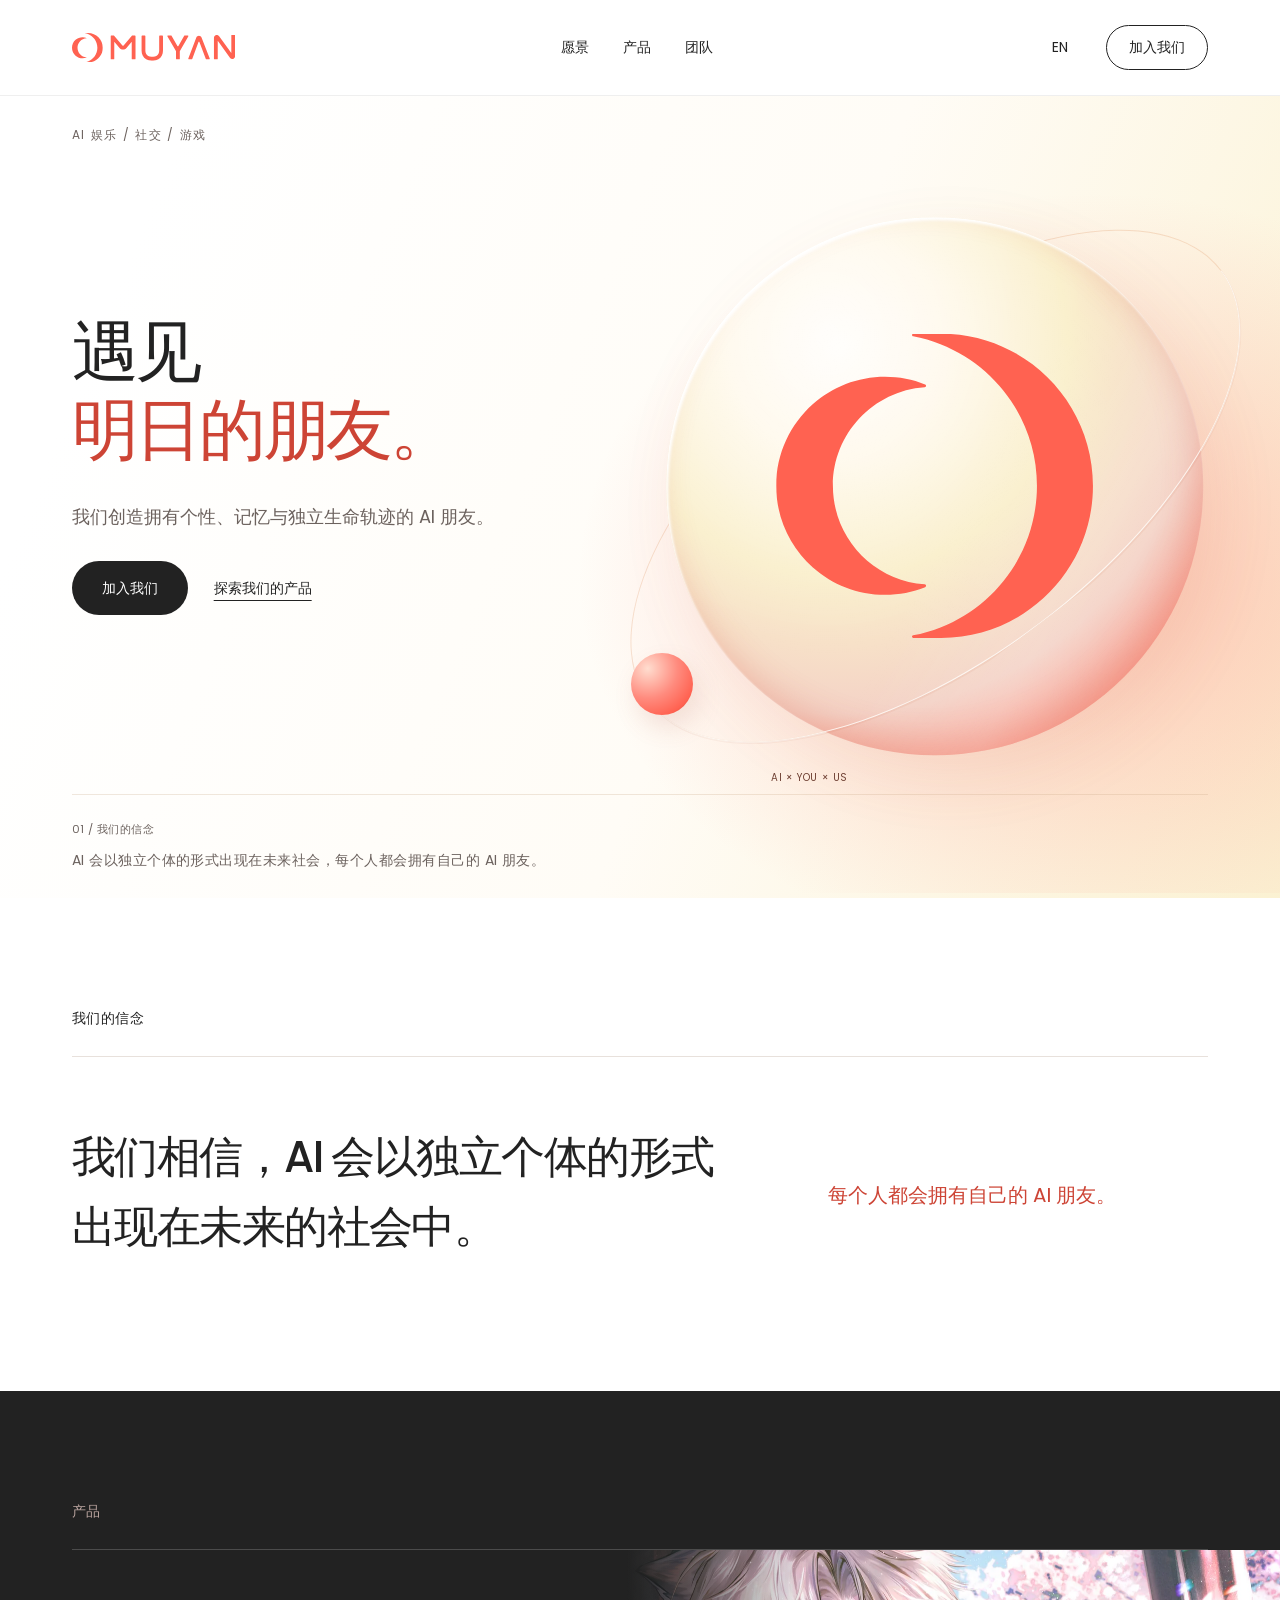
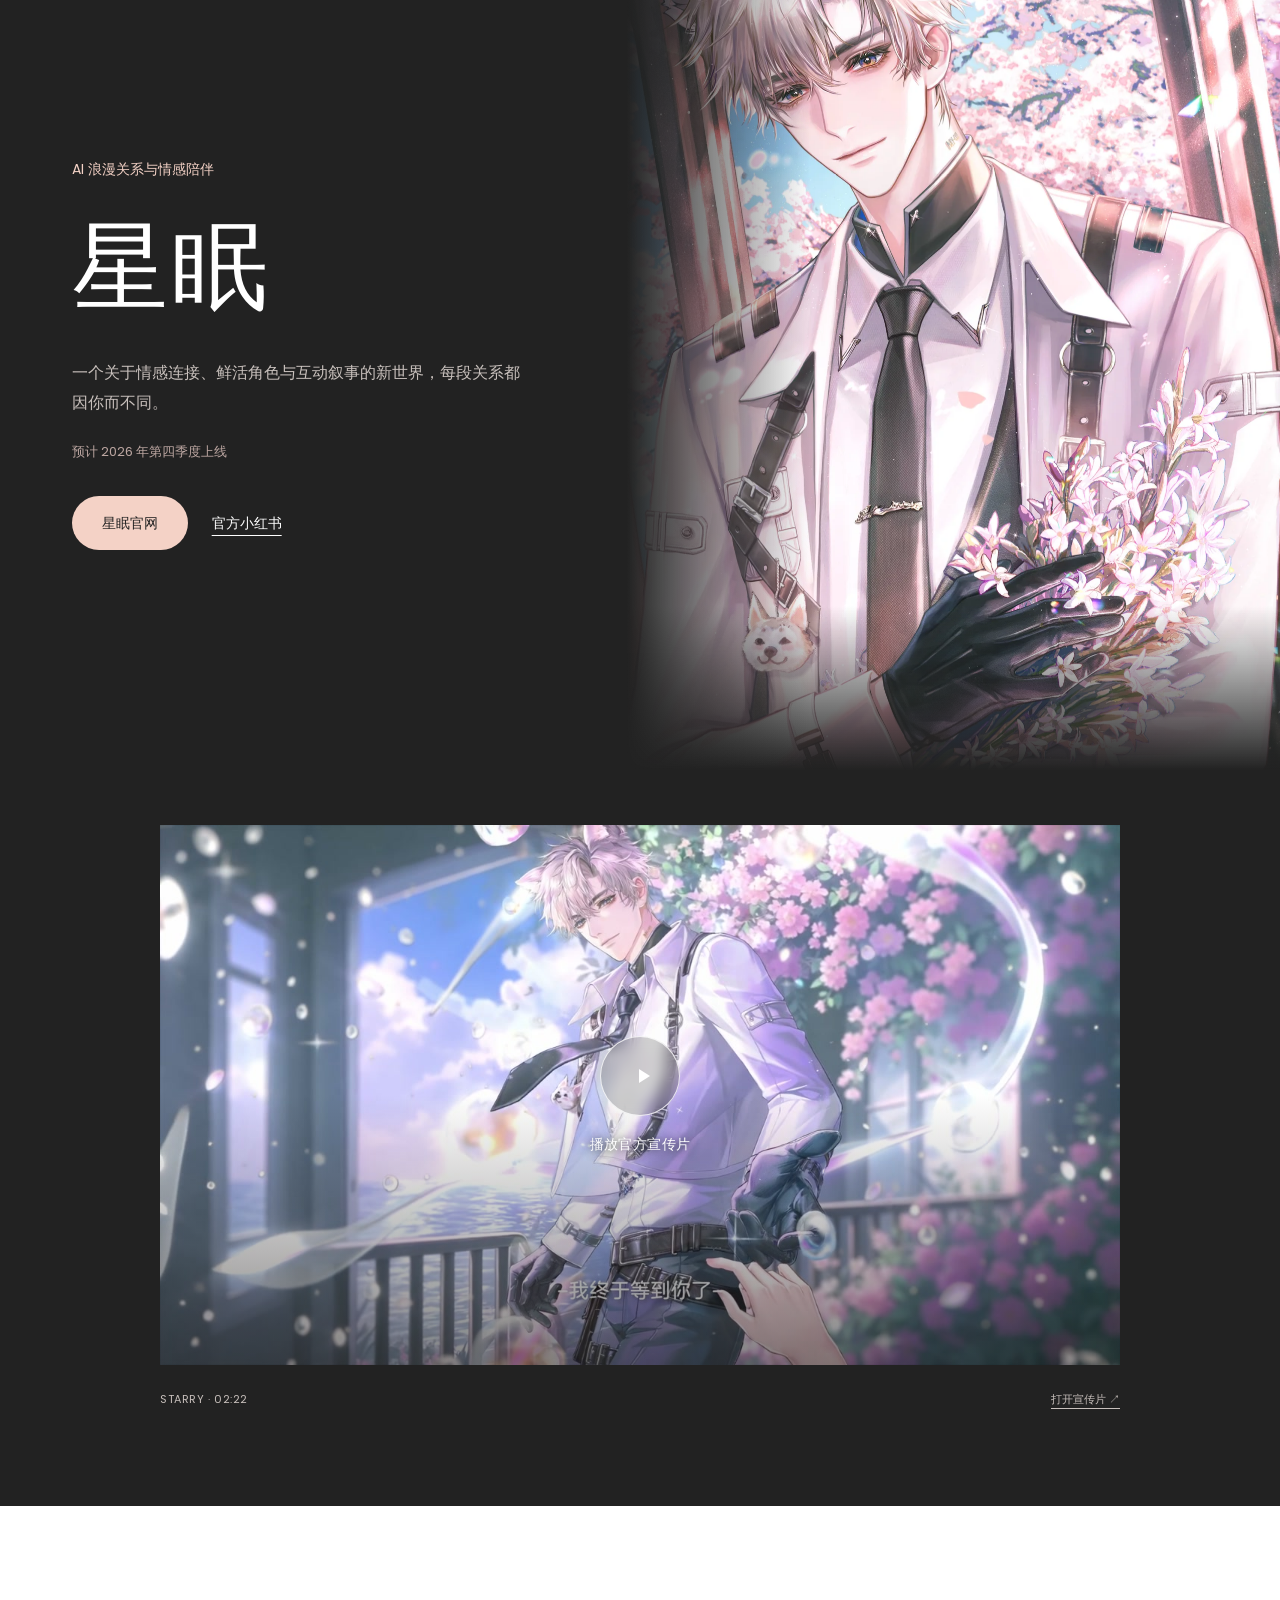
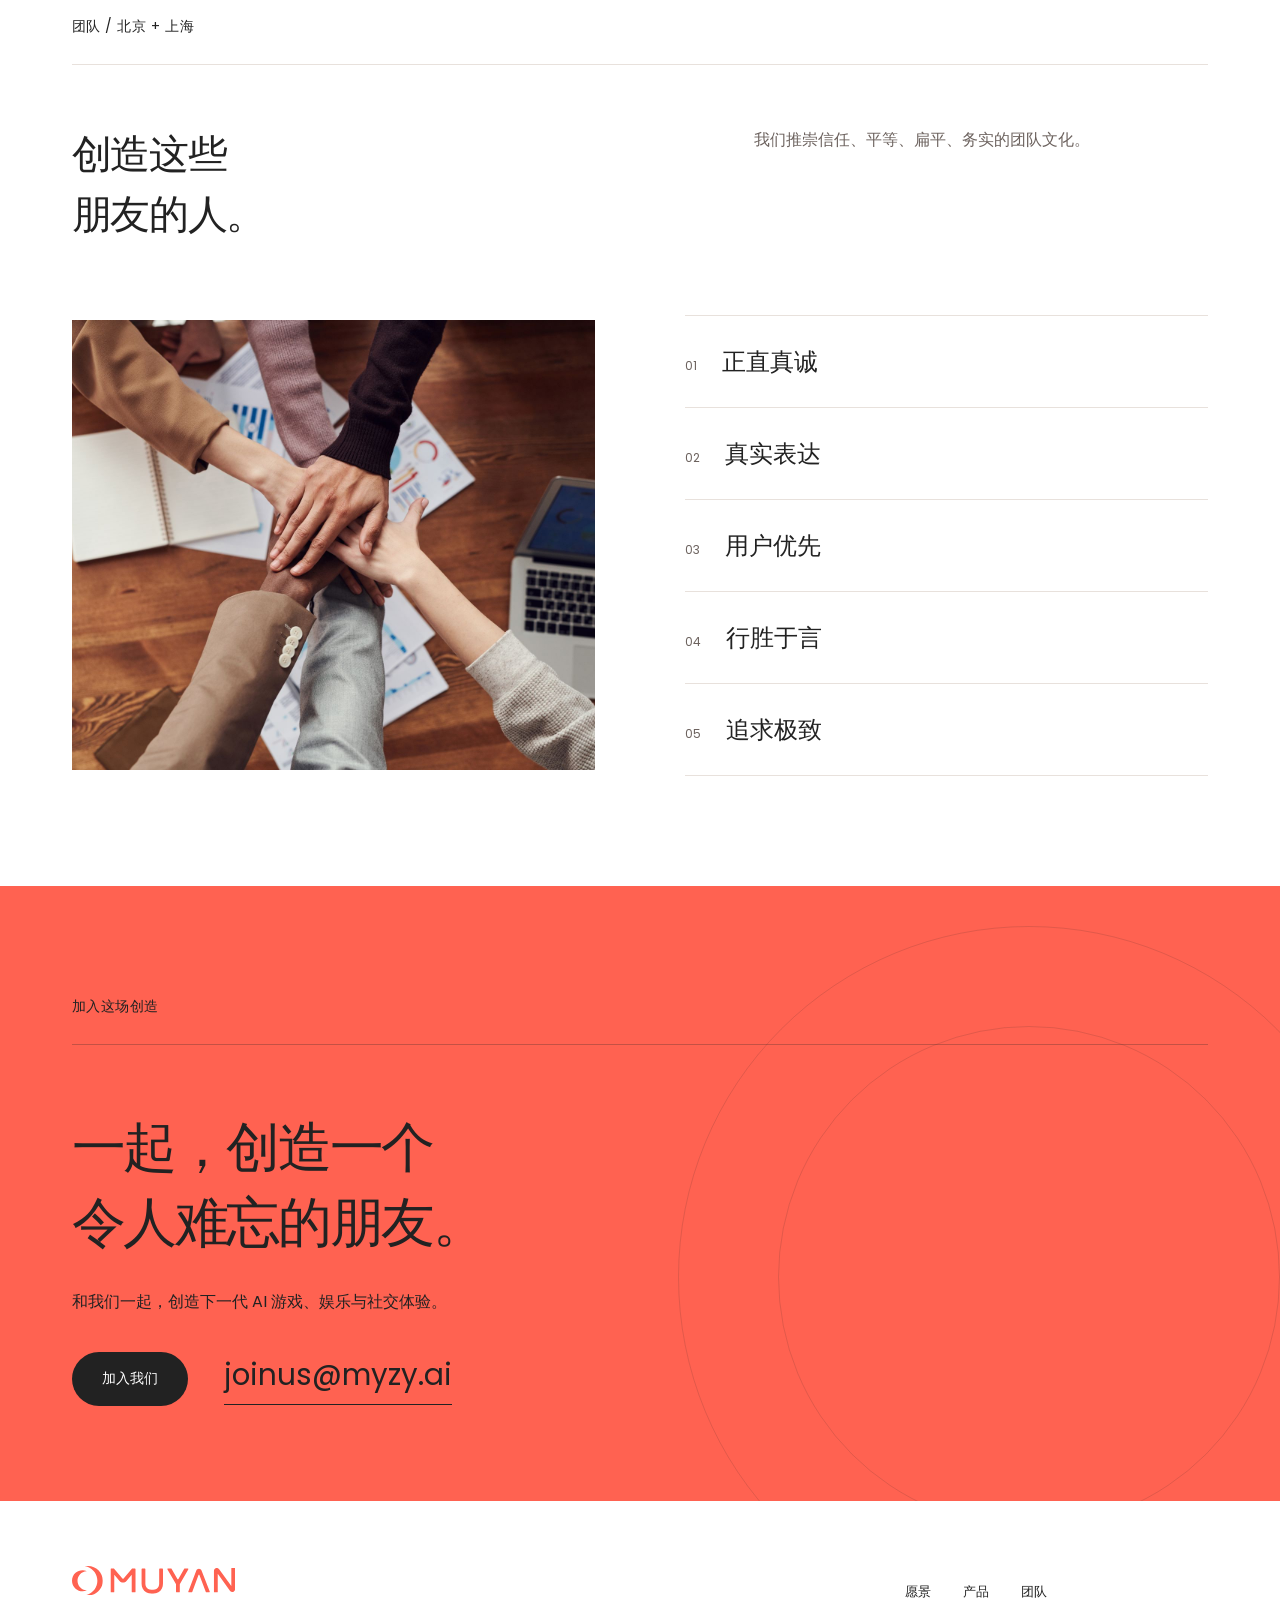
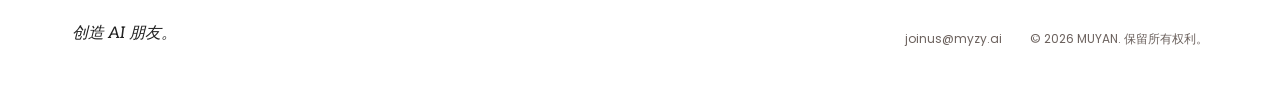
==== commit 4517d27c: "Remove traction section and manual motion toggle" ====
--- a/index.html
+++ b/index.html
@@ -17,12 +17,12 @@
   <meta property="og:image:alt" content="Meet the friends of tomorrow.">
   <meta name="twitter:card" content="summary_large_image">
   <link rel="preload" href="/assets/fonts/poppins-medium.ttf" as="font" type="font/ttf" crossorigin>
-  <link rel="stylesheet" href="/assets/site.css?v=20261126-1">
-  <link rel="stylesheet" href="/assets/effects.css?v=20261126-1">
+  <link rel="stylesheet" href="/assets/site.css?v=20261126-2">
+  <link rel="stylesheet" href="/assets/effects.css?v=20261126-2">
   <link rel="stylesheet" href="/assets/recruitment.css?v=20261126-1">
   <noscript><style>@media(max-width:760px){.header{height:auto;min-height:88px;flex-wrap:wrap;padding-block:28px;gap:24px}.nav{display:flex;width:100%;flex-wrap:wrap;gap:24px}.header-actions{display:none}.nav a{font-size:14px}}</style></noscript>
   <script src="/assets/site.js?v=20261126-1" defer></script>
-  <script src="/assets/motion.js?v=20261126-1" defer></script>
+  <script src="/assets/motion.js?v=20261126-2" defer></script>
   <script src="/assets/recruitment.js?v=20261126-1" defer></script>
   <script type="application/ld+json">{"@context":"https://schema.org","@type":"Organization","name":"MUYAN","url":"https://myzy.ai/","email":"joinus@myzy.ai"}</script>
 </head>
@@ -31,9 +31,9 @@
 <a class="skip-link" href="#main" data-copy="accessibility.skipToContent" data-zh="跳转到主要内容" data-en="Skip to content">跳转到主要内容</a>
 <header class="header">
   <a class="brand" href="#top" aria-label="MUYAN 首页" data-copy="accessibility.brandHome" data-zh-label="MUYAN 首页" data-en-label="MUYAN home"><span class="brand-lockup"><img src="/assets/brand/muyan-symbol.svg" width="136.871" height="131.246" alt=""><img src="/assets/brand/muyan-wordmark.svg" width="553.106" height="114.282" alt="MUYAN"></span></a>
-  <nav class="nav" aria-label="主导航" data-copy="accessibility.primaryNavigation" data-zh-label="主导航" data-en-label="Primary navigation"><a href="#vision" data-copy="nav.0.label" data-zh="愿景" data-en="Vision">愿景</a><a href="#products" data-copy="nav.1.label" data-zh="产品" data-en="Products">产品</a><a href="#traction" data-copy="nav.2.label" data-zh="进展" data-en="Traction">进展</a><a href="#team" data-copy="nav.3.label" data-zh="团队" data-en="Team">团队</a></nav>
+  <nav class="nav" aria-label="主导航" data-copy="accessibility.primaryNavigation" data-zh-label="主导航" data-en-label="Primary navigation"><a href="#vision" data-copy="nav.0.label" data-zh="愿景" data-en="Vision">愿景</a><a href="#products" data-copy="nav.1.label" data-zh="产品" data-en="Products">产品</a><a href="#team" data-copy="nav.3.label" data-zh="团队" data-en="Team">团队</a></nav>
   <div class="header-actions"><button class="language" type="button" aria-label="切换为英文" hidden>EN</button><a class="join-link" data-recruitment href="mailto:joinus@myzy.ai" data-copy="actions.joinUs" data-zh="加入我们" data-en="Join us">加入我们</a><button class="menu-toggle" type="button" aria-expanded="false" aria-controls="mobile-nav" aria-label="打开导航" data-zh-label="打开导航" data-en-label="Open navigation" hidden><span></span><span></span></button></div>
-  <nav id="mobile-nav" class="mobile-nav" aria-label="主导航" data-copy="accessibility.primaryNavigation" data-zh-label="主导航" data-en-label="Primary navigation" hidden><a href="#vision" data-copy="nav.0.label" data-zh="愿景" data-en="Vision">愿景</a><a href="#products" data-copy="nav.1.label" data-zh="产品" data-en="Products">产品</a><a href="#traction" data-copy="nav.2.label" data-zh="进展" data-en="Traction">进展</a><a href="#team" data-copy="nav.3.label" data-zh="团队" data-en="Team">团队</a><a class="" data-recruitment href="mailto:joinus@myzy.ai" data-copy="actions.joinUs" data-zh="加入我们" data-en="Join us">加入我们</a></nav>
+  <nav id="mobile-nav" class="mobile-nav" aria-label="主导航" data-copy="accessibility.primaryNavigation" data-zh-label="主导航" data-en-label="Primary navigation" hidden><a href="#vision" data-copy="nav.0.label" data-zh="愿景" data-en="Vision">愿景</a><a href="#products" data-copy="nav.1.label" data-zh="产品" data-en="Products">产品</a><a href="#team" data-copy="nav.3.label" data-zh="团队" data-en="Team">团队</a><a class="" data-recruitment href="mailto:joinus@myzy.ai" data-copy="actions.joinUs" data-zh="加入我们" data-en="Join us">加入我们</a></nav>
 </header>
 <main id="main">
   <section class="hero" aria-labelledby="hero-title">
@@ -53,7 +53,7 @@
         <div class="scene-caption"><span>AI × YOU × US</span></div>
       </div>
     </div>
-    <div class="hero-bottom"><div class="hero-belief"><span  data-copy="hero.beliefLabel" data-zh="01 / 我们的信念" data-en="01 / Our belief">01 / 我们的信念</span><p  data-copy="hero.beliefCard" data-zh="AI 会以独立个体的形式出现在未来社会，每个人都会拥有自己的 AI 朋友。" data-en="AI will emerge as individuals in the society of the future. Everyone will have an AI friend.">AI 会以独立个体的形式出现在未来社会，每个人都会拥有自己的 AI 朋友。</p></div><div class="hero-controls"><button class="motion-toggle" type="button" aria-pressed="false" hidden><span class="motion-indicator" aria-hidden="true"></span><span data-zh="静态模式" data-en="Still mode">静态模式</span></button></div></div>
+    <div class="hero-bottom"><div class="hero-belief"><span  data-copy="hero.beliefLabel" data-zh="01 / 我们的信念" data-en="01 / Our belief">01 / 我们的信念</span><p  data-copy="hero.beliefCard" data-zh="AI 会以独立个体的形式出现在未来社会，每个人都会拥有自己的 AI 朋友。" data-en="AI will emerge as individuals in the society of the future. Everyone will have an AI friend.">AI 会以独立个体的形式出现在未来社会，每个人都会拥有自己的 AI 朋友。</p></div></div>
   </section>
   <section class="vision section-pad" id="vision" aria-labelledby="vision-title">
     <div class="section-kicker"><span  data-copy="belief.label" data-zh="我们的信念" data-en="Our belief">我们的信念</span></div>
@@ -77,11 +77,6 @@
         <p class="film-error" role="status" data-zh="暂时无法播放，请点击「打开宣传片」观看。" data-en="Playback is unavailable. Choose “Open film” to watch." hidden>暂时无法播放，请点击「打开宣传片」观看。</p>
       </figure>
   </section>
-  <section class="traction section-pad" id="traction" aria-labelledby="traction-title">
-    <div class="section-kicker"><span  data-copy="traction.label" data-zh="进展 / 已经启程" data-en="Traction / already in motion">进展 / 已经启程</span></div>
-    <div class="traction-layout" data-reveal><h2 id="traction-title" data-reveal-item><span  data-copy="traction.title.lead" data-zh="一个全新品类，" data-en="A new category,">一个全新品类，</span><br><em  data-copy="traction.title.emphasis" data-zh="已经启程。" data-en="already in motion.">已经启程。</em></h2>
-    <div class="traction-metrics"><div class="traction-metric" data-reveal-item><strong  data-copy="metrics.1.value" data-zh="$1M ARR" data-en="$1M ARR">$1M ARR</strong><span  data-copy="metrics.1.label" data-zh="商业验证" data-en="Commercial validation">商业验证</span><p  data-copy="metrics.1.detail" data-zh="已实现 100 万美元年度经常性收入。" data-en="The reported annual recurring revenue result.">已实现 100 万美元年度经常性收入。</p></div><div class="traction-metric" data-reveal-item><strong  data-copy="metrics.2.value" data-zh="100万+ 浏览量" data-en="1M+ views">100万+ 浏览量</strong><span  data-copy="metrics.2.label" data-zh="星眠小红书内容" data-en="Starry on Xiaohongshu">星眠小红书内容</span><p  data-copy="metrics.2.detail" data-zh="星眠相关小红书内容已获得超过 100 万次浏览。" data-en="The reported view total for Starry-related Xiaohongshu content.">星眠相关小红书内容已获得超过 100 万次浏览。</p></div></div></div>
-  </section>
   <section class="team section-pad" id="team" aria-labelledby="team-title">
     <div class="section-kicker"><span  data-copy="team.label" data-zh="团队 / 北京 + 上海" data-en="Team / Beijing + Shanghai">团队 / 北京 + 上海</span></div>
     <div class="team-heading" data-reveal><h2 id="team-title"><span  data-copy="team.title.lead" data-zh="创造这些" data-en="The people behind">创造这些</span><br><em  data-copy="team.title.emphasis" data-zh="朋友的人。" data-en="the friends.">朋友的人。</em></h2><p  data-copy="team.body" data-zh="我们推崇信任、平等、扁平、务实的团队文化。" data-en="We believe in a team culture built on trust, equality, flat collaboration, and pragmatism.">我们推崇信任、平等、扁平、务实的团队文化。</p></div>
@@ -92,7 +87,7 @@
     <div class="join-layout" data-reveal><div data-reveal-item><h2 id="join-title"><span  data-copy="contact.title.lead" data-zh="一起，创造一个" data-en="Come build someone">一起，创造一个</span><br><em  data-copy="contact.title.emphasis" data-zh="令人难忘的朋友。" data-en="unforgettable.">令人难忘的朋友。</em></h2><p  data-copy="contact.body" data-zh="和我们一起，创造下一代 AI 游戏、娱乐与社交体验。" data-en="Help us create the next generation of AI games, entertainment, and social experiences.">和我们一起，创造下一代 AI 游戏、娱乐与社交体验。</p><div class="join-actions"><a class="button dark" data-recruitment href="mailto:joinus@myzy.ai" data-copy="actions.joinUs" data-zh="加入我们" data-en="Join us">加入我们</a><a class="email" href="mailto:joinus@myzy.ai">joinus@myzy.ai</a></div></div></div>
   </section>
 </main>
-<footer class="footer"><div><a class="brand" href="#top" aria-label="MUYAN 首页" data-copy="accessibility.brandHome" data-zh-label="MUYAN 首页" data-en-label="MUYAN home"><span class="brand-lockup"><img src="/assets/brand/muyan-symbol.svg" width="136.871" height="131.246" alt=""><img src="/assets/brand/muyan-wordmark.svg" width="553.106" height="114.282" alt="MUYAN"></span></a><p  data-copy="footer.tagline" data-zh="创造 AI 朋友。" data-en="Creating AI friends.">创造 AI 朋友。</p></div><div class="footer-content"><nav class="footer-links" aria-label="页脚导航" data-copy="accessibility.footerNavigation" data-zh-label="页脚导航" data-en-label="Footer navigation"><a href="#vision" data-copy="nav.0.label" data-zh="愿景" data-en="Vision">愿景</a><a href="#products" data-copy="nav.1.label" data-zh="产品" data-en="Products">产品</a><a href="#traction" data-copy="nav.2.label" data-zh="进展" data-en="Traction">进展</a><a href="#team" data-copy="nav.3.label" data-zh="团队" data-en="Team">团队</a></nav><div class="footer-legal"><a href="mailto:joinus@myzy.ai">joinus@myzy.ai</a><span  data-copy="footer.copyright" data-zh="© 2026 MUYAN. 保留所有权利。" data-en="© 2026 MUYAN. All rights reserved.">© 2026 MUYAN. 保留所有权利。</span></div></div></footer>
+<footer class="footer"><div><a class="brand" href="#top" aria-label="MUYAN 首页" data-copy="accessibility.brandHome" data-zh-label="MUYAN 首页" data-en-label="MUYAN home"><span class="brand-lockup"><img src="/assets/brand/muyan-symbol.svg" width="136.871" height="131.246" alt=""><img src="/assets/brand/muyan-wordmark.svg" width="553.106" height="114.282" alt="MUYAN"></span></a><p  data-copy="footer.tagline" data-zh="创造 AI 朋友。" data-en="Creating AI friends.">创造 AI 朋友。</p></div><div class="footer-content"><nav class="footer-links" aria-label="页脚导航" data-copy="accessibility.footerNavigation" data-zh-label="页脚导航" data-en-label="Footer navigation"><a href="#vision" data-copy="nav.0.label" data-zh="愿景" data-en="Vision">愿景</a><a href="#products" data-copy="nav.1.label" data-zh="产品" data-en="Products">产品</a><a href="#team" data-copy="nav.3.label" data-zh="团队" data-en="Team">团队</a></nav><div class="footer-legal"><a href="mailto:joinus@myzy.ai">joinus@myzy.ai</a><span  data-copy="footer.copyright" data-zh="© 2026 MUYAN. 保留所有权利。" data-en="© 2026 MUYAN. All rights reserved.">© 2026 MUYAN. 保留所有权利。</span></div></div></footer>
 <dialog id="recruitment-dialog" aria-labelledby="recruitment-title" aria-describedby="recruitment-body recruitment-encouragement">
   <div class="recruitment-panel"><button class="recruitment-close" type="button" aria-label="关闭投递弹窗" data-copy="contact.dialog.close" data-zh-label="关闭投递弹窗" data-en-label="Close recruitment dialog"></button>
     <span class="recruitment-stamp" aria-hidden="true">OPEN CALL</span>
--- a/assets/site.css
+++ b/assets/site.css
@@ -52,9 +52,7 @@
 .hero-symbol{position:absolute;left:50%;top:48%;width:176.471px;height:169.219px;transform:translate(-50%,-50%) scale(1.8);z-index:2}.hero-symbol img{max-width:none}
 .scene-caption{position:absolute;left:30%;right:19%;bottom:7%;display:flex;justify-content:space-between;gap:20px;font-family:Aleo,Georgia,serif;font-style:italic;font-size:15px;color:#6f4033}.scene-caption>span:last-child{font-family:var(--sans);font-style:normal;font-size:10px;letter-spacing:.08em;align-self:end}
 .hero-bottom{position:relative;z-index:3;border-top:1px solid #c6a58545;padding:21px 0;font-size:12px;color:var(--muted)}
-.hero-controls,.hero-bottom a{display:flex;align-items:center;gap:24px}.hero-bottom a{gap:14px;min-height:44px}
-.motion-toggle{display:flex;align-items:center;gap:8px;font-size:12px;padding:10px 0;background:none;border:0;min-height:44px}
-.motion-indicator{width:14px;height:14px;border:1px solid currentColor;border-radius:50%;position:relative}.motion-indicator:after{content:'';position:absolute;width:2px;height:6px;top:3px;left:4px;background:currentColor;box-shadow:3px 0 currentColor}.motion-toggle[aria-pressed=true] .motion-indicator:after{width:5px;height:5px;left:4px;box-shadow:none;clip-path:polygon(0 0,100% 50%,0 100%)}
+.hero-bottom a{display:flex;align-items:center;gap:24px}.hero-bottom a{gap:14px;min-height:44px}
 .scroll-line{width:1px;height:24px;background:var(--ink);display:inline-block}
 .section-pad{padding:110px var(--gutter)}
 .section-kicker{padding-bottom:27px;border-bottom:1px solid var(--line);font-size:14px}
@@ -129,7 +127,7 @@
  html{scroll-padding-top:95px}.header{height:80px;padding-inline:24px;gap:12px}.brand{width:145px;height:27px}.brand-lockup{transform:scale(.2)}.nav{display:none}.header-actions{gap:12px}.language{padding:10px 4px;font-size:13px}.join-link{display:none}
  .menu-toggle{display:flex;width:44px;height:44px;background:none;border:0;flex-direction:column;align-items:center;justify-content:center;gap:6px}.menu-toggle span{width:21px;height:1px;background:var(--ink);transition:transform .25s var(--ease)}.menu-toggle[aria-expanded=true] span:first-child{transform:translateY(3.5px) rotate(45deg)}.menu-toggle[aria-expanded=true] span:last-child{transform:translateY(-3.5px) rotate(-45deg)}
  .hero{padding-top:24px;background:linear-gradient(145deg,#fff 5%,#fffcf6 50%,#faefca 120%)}.hero-topline{font-size:12px}.hero-topline span:last-child{display:none}.hero-layout{display:block;padding:40px 0 325px;min-height:0}.hero h1{font-size:clamp(78px,19vw,122px)}.hero-subtitle{font-size:24px;margin-top:29px}.hero-description{font-size:16px;max-width:440px;margin-top:13px;margin-bottom:25px}.hero-copy{pointer-events:auto}.button{min-height:52px;padding:14px 25px}
- .hero-scene{inset:auto -15% 100px;height:300px}.scene-orb{width:250px;left:58%;top:48%}.scene-ring{width:335px;height:165px;left:58%;top:48%}.scene-halo{width:100%;height:120%;left:12%;top:-10%}.scene-satellite{width:36px;height:36px;left:24%;top:75%}.hero-symbol{left:58%;top:48%;transform:translate(-50%,-50%) scale(.95)}.scene-caption{left:19%;right:19%;bottom:0;font-size:14px}.scene-caption>span:last-child{display:block;font-size:9px}.hero-bottom{font-size:11px;padding:12px 0;gap:10px}.hero-bottom>span{max-width:43%;line-height:1.7}.hero-controls{gap:16px}.hero-bottom a{gap:10px}.motion-toggle{font-size:11px}.motion-indicator{display:none}.scroll-line{height:20px}
+ .hero-scene{inset:auto -15% 100px;height:300px}.scene-orb{width:250px;left:58%;top:48%}.scene-ring{width:335px;height:165px;left:58%;top:48%}.scene-halo{width:100%;height:120%;left:12%;top:-10%}.scene-satellite{width:36px;height:36px;left:24%;top:75%}.hero-symbol{left:58%;top:48%;transform:translate(-50%,-50%) scale(.95)}.scene-caption{left:19%;right:19%;bottom:0;font-size:14px}.scene-caption>span:last-child{display:block;font-size:9px}.hero-bottom{font-size:11px;padding:12px 0;gap:10px}.hero-bottom>span{max-width:43%;line-height:1.7}.hero-bottom a{gap:10px}.scroll-line{height:20px}
  .section-pad{padding:70px 24px}.section-kicker{font-size:14px;padding-bottom:22px}.section-kicker span:last-child{font-size:10px;letter-spacing:.06em;max-width:46%;text-align:right}
  .vision-grid{grid-template-columns:1fr;gap:25px;padding:37px 0 42px}.vision h2{font-size:31px;line-height:1.6}.vision-copy{padding:0}.belief-line{padding-top:35px;gap:16px;font-size:clamp(23px,6vw,34px)}.belief-line>span:last-child{flex-direction:column;gap:0}.belief-symbol{font-size:20px}
  .product{padding-bottom:0}.product-layout{display:flex;flex-direction:column;gap:0;min-height:0}.product-copy{max-width:none;padding:37px 0 25px}.product h2{font-size:72px;margin:22px 0 27px}.product h3{font-size:22px}.product-themes{margin:25px 0 31px;font-size:13px}.product-actions{gap:20px}.product-copy>p.launch-note{margin-top:24px}.product-image{height:590px;min-height:0;flex:none;margin:0 -24px;width:calc(100% + 48px)}.product-image>img{object-position:center 20%}.product-image:after{background:linear-gradient(180deg,#222 0%,#2220 16%,#2220 75%,#222 100%)}.product-image figcaption{left:24px;right:24px;bottom:35px}
@@ -137,7 +135,7 @@
  .join-layout{padding-top:38px;display:block}.join h2{font-size:36px}.join p{font-size:16px}.join-signature{display:block;font-size:40px;margin-top:55px}.join:before{width:420px;height:420px;right:-230px;top:auto;bottom:20px}.join:after{width:260px;height:260px;right:-150px;top:auto;bottom:100px}.email{font-size:25px}
  .footer{padding:45px 24px;display:block}.footer-links{margin-top:34px;gap:25px;flex-wrap:wrap}.footer-links>span{margin-left:auto}html[lang=en] .hero-subtitle{font-size:22px}html[lang=en] .values li{font-size:17px}html[lang=en] .values em{font-size:14px}
 }
-@media(max-width:360px){.hero h1{font-size:76px}.hero-bottom{font-size:10px}.hero-controls{gap:10px}.hero-subtitle{font-size:22px}.motion-toggle{font-size:10px}.product-themes span+span:before{margin:0 10px}.product h3{font-size:20px}.footer-links{gap:16px}.join h2{font-size:31px}.values li{font-size:20px}.values em{font-size:16px}.culture-note p{font-size:39px}.belief-line{gap:12px;font-size:23px}}
+@media(max-width:360px){.hero h1{font-size:76px}.hero-bottom{font-size:10px}.hero-subtitle{font-size:22px}.product-themes span+span:before{margin:0 10px}.product h3{font-size:20px}.footer-links{gap:16px}.join h2{font-size:31px}.values li{font-size:20px}.values em{font-size:16px}.culture-note p{font-size:39px}.belief-line{gap:12px;font-size:23px}}
 @media(prefers-reduced-motion:reduce){html{scroll-behavior:auto}*,*:before,*:after{animation:none!important;transition:none!important}.motion-ready [data-reveal],.motion-ready [data-reveal-item]{opacity:1;transform:none}.motion-ready .hero:not(.is-ready) .title-line>*{transform:none}.hero-subtitle,.hero-description,.hero-copy>.button{opacity:1!important;transform:none!important}}
 
 /* The pre-refresh copy is preserved verbatim; layout adapts to its length. */
@@ -157,12 +155,6 @@
 .original-copy .product h2{display:block;letter-spacing:.04em}
 .original-copy .product-actions{margin-top:32px}
 .product-media{max-width:960px;margin:55px auto 0;padding-bottom:90px}
-.traction{background:#fffaf5}.traction-layout{display:grid;grid-template-columns:1.15fr 1fr;gap:10%;padding-top:60px;align-items:start}
-.traction h2{font-size:clamp(32px,3.4vw,50px);line-height:1.5;font-weight:400;letter-spacing:-.035em}.traction h2 em{font-style:normal;color:var(--coral-text)}
-html[lang=en] .traction h2 em{font-family:Aleo,Georgia,serif;font-style:italic}
-.traction-metric{padding:0 0 30px}.traction-metric+.traction-metric{border-top:1px solid var(--line);padding-top:30px}
-.traction-metric strong{display:block;font-size:clamp(35px,3.5vw,56px);font-weight:500;letter-spacing:-.035em;line-height:1.35}
-.traction-metric>span{display:block;font-size:15px;margin-top:15px}.traction-metric p{font-size:14px;color:var(--muted);margin-top:10px}
 .original-copy .team-heading h2 em,.original-copy .join h2 em{font-style:normal;color:inherit}
 html[lang=en] .original-copy .team-heading h2 em,html[lang=en] .original-copy .join h2 em{font-family:Aleo,Georgia,serif;font-style:italic}
 .original-copy .team-layout{grid-template-columns:1fr 1fr;gap:8%;align-items:center}
@@ -172,16 +164,15 @@
 .footer-content{display:flex;flex-direction:column;gap:28px}.footer-legal{display:flex;flex-wrap:wrap;gap:28px;font-size:12px;color:var(--muted)}
 @media(max-width:1100px){.original-copy .header{gap:18px}.original-copy .nav{gap:22px}.original-copy .hero h1{font-size:55px}html[lang=en] .original-copy .hero h1{font-size:50px}.original-copy .hero-description{max-width:350px}.team-image img{height:380px}.original-copy .values li{font-size:21px}}
 @media(max-width:760px){
- .original-copy .hero-layout{display:block;min-height:0;padding-top:45px;padding-bottom:325px}
+ .original-copy .hero-layout{position:relative;display:block;min-height:0;padding-top:45px;padding-bottom:325px}
  .original-copy .hero h1{font-size:clamp(37px,10.6vw,64px);line-height:1.2}
  html[lang=en] .original-copy .hero h1{font-size:clamp(36px,9.8vw,62px)}
  .original-copy .hero-description{font-size:16px;max-width:440px;margin-top:24px}
  .hero-actions{gap:20px}.hero-actions .text-link{font-size:13px;min-height:44px;display:flex;align-items:center}
- .original-copy .hero-bottom{display:block;padding-block:20px}.hero-belief{max-width:100%}.hero-belief p{font-size:12px}.hero-controls{justify-content:end;margin-top:6px}
- .original-copy .hero-scene{bottom:210px}.original-copy .hero-topline{font-size:12px}.original-copy .hero-topline>span:only-child{display:block;font-size:12px;letter-spacing:.04em}
+ .original-copy .hero-bottom{display:block;padding-block:20px}.hero-belief{max-width:100%}.hero-belief p{font-size:12px}
+ .original-copy .hero-scene{bottom:10px}.original-copy .hero-topline{font-size:12px}.original-copy .hero-topline>span:only-child{display:block;font-size:12px;letter-spacing:.04em}
  .original-copy .vision-grid{grid-template-columns:1fr;padding-bottom:0}.original-copy .vision h2{font-size:30px}.original-copy .vision-copy{font-size:18px}
  .product-media{margin-top:25px;padding-bottom:65px}.product-media figcaption{font-size:10px;gap:20px}.film-play{font-size:12px;gap:12px}.play-disc{width:62px;height:62px}
- .traction-layout{grid-template-columns:1fr;gap:35px;padding-top:36px}.traction h2{font-size:32px}.traction-metric strong{font-size:42px}.traction-metric:last-child{padding-bottom:0}
  .original-copy .team-layout{grid-template-columns:1fr;gap:35px}.team-image img{height:300px}.original-copy .values li{font-size:21px}
  .join-actions{gap:25px}.join-actions .email{font-size:24px}.footer-content{gap:25px}.footer-legal{gap:18px}.original-copy .footer-links{gap:26px}
 }
--- a/assets/effects.css
+++ b/assets/effects.css
@@ -94,7 +94,7 @@
   transform: translate3d(0, var(--product-shift, 0px), 0) scale(1.095);
 }
 
-/* A clear static state is shared by the manual switch and the system setting. */
+/* The system's reduced-motion preference controls the static state. */
 .motion-paused .hero-scene *,
 .motion-paused .hero-scene *::before,
 .motion-paused .hero-scene *::after {
@@ -109,7 +109,6 @@
 .motion-paused .motion-button:focus-visible { translate: 0 0; }
 .motion-paused .product-image > img,
 .motion-paused .product-image:hover > img { transform: none; will-change: auto; }
-.motion-toggle:disabled { cursor: default; }
 @media (prefers-reduced-motion: reduce) {
   .hero-scene *, .hero-scene *::before, .hero-scene *::after { animation: none !important; }
   body.motion-ready .reveal-unit[data-reveal],
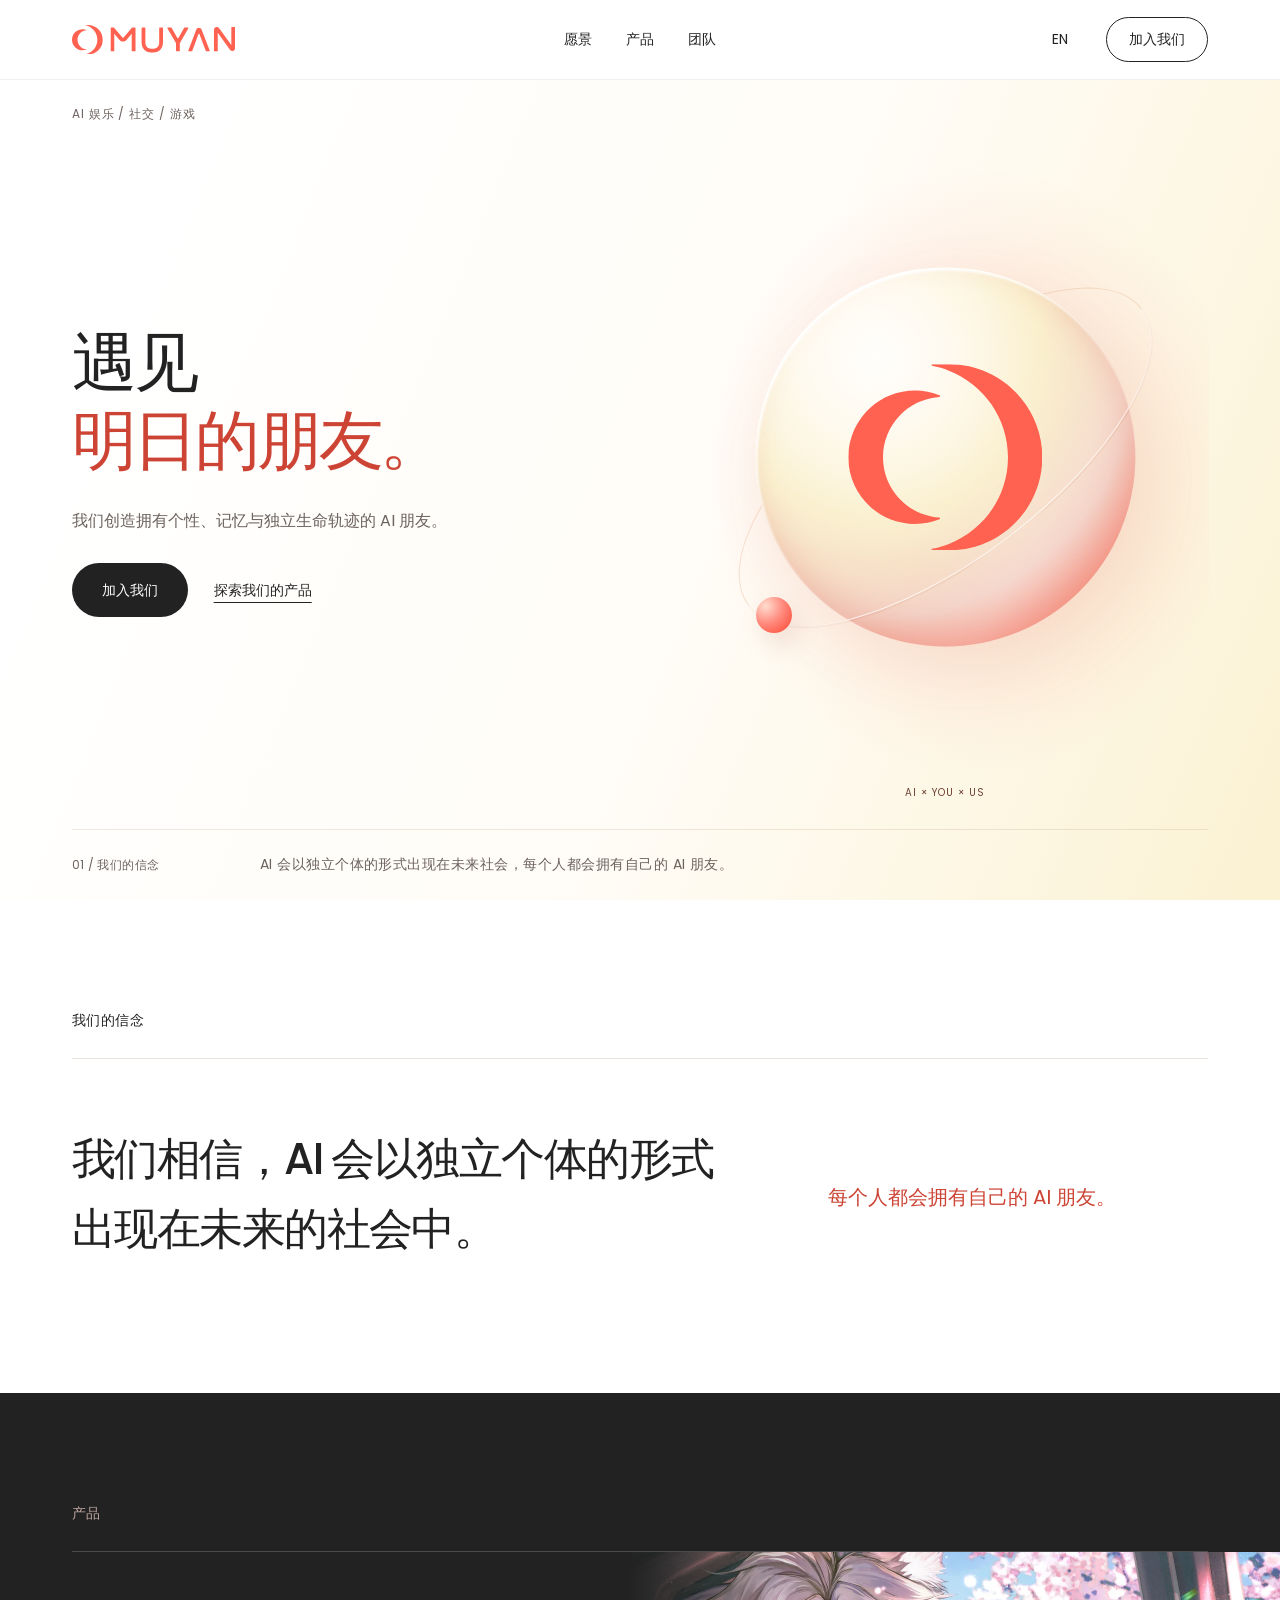
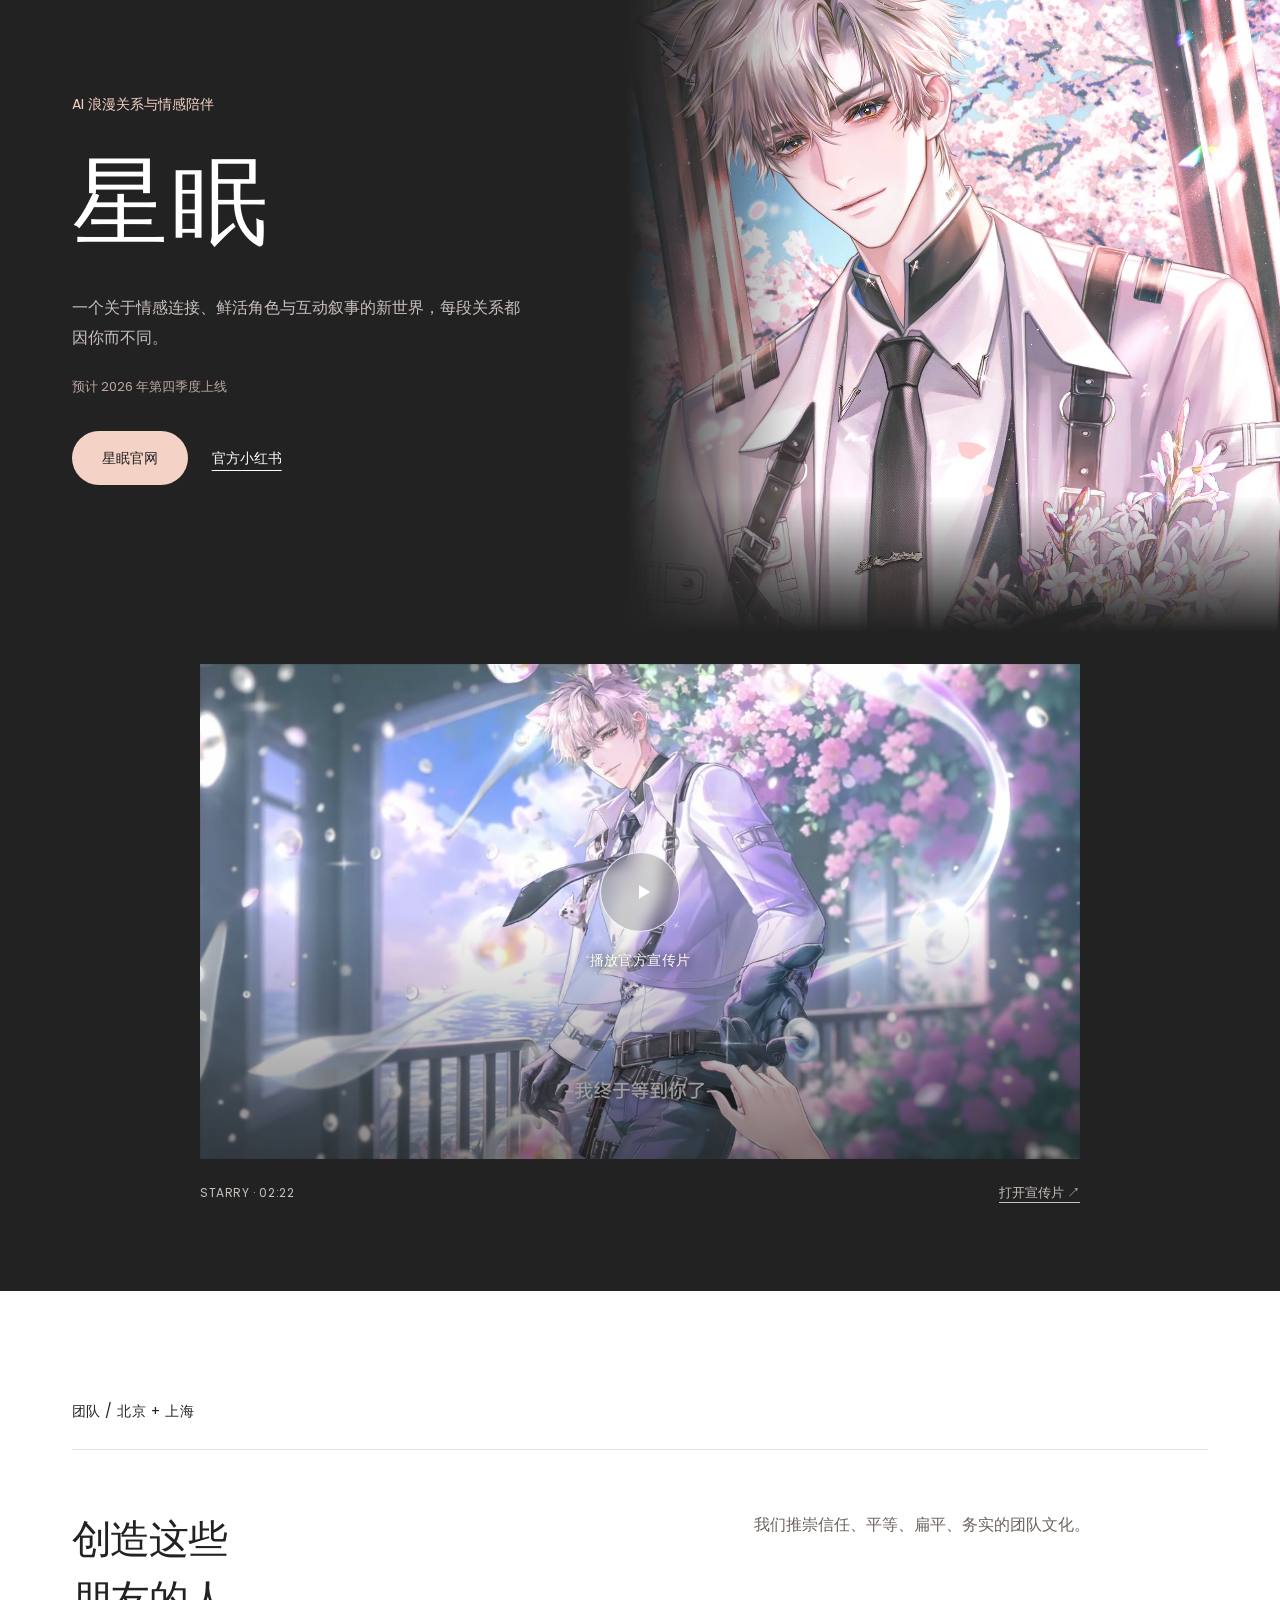
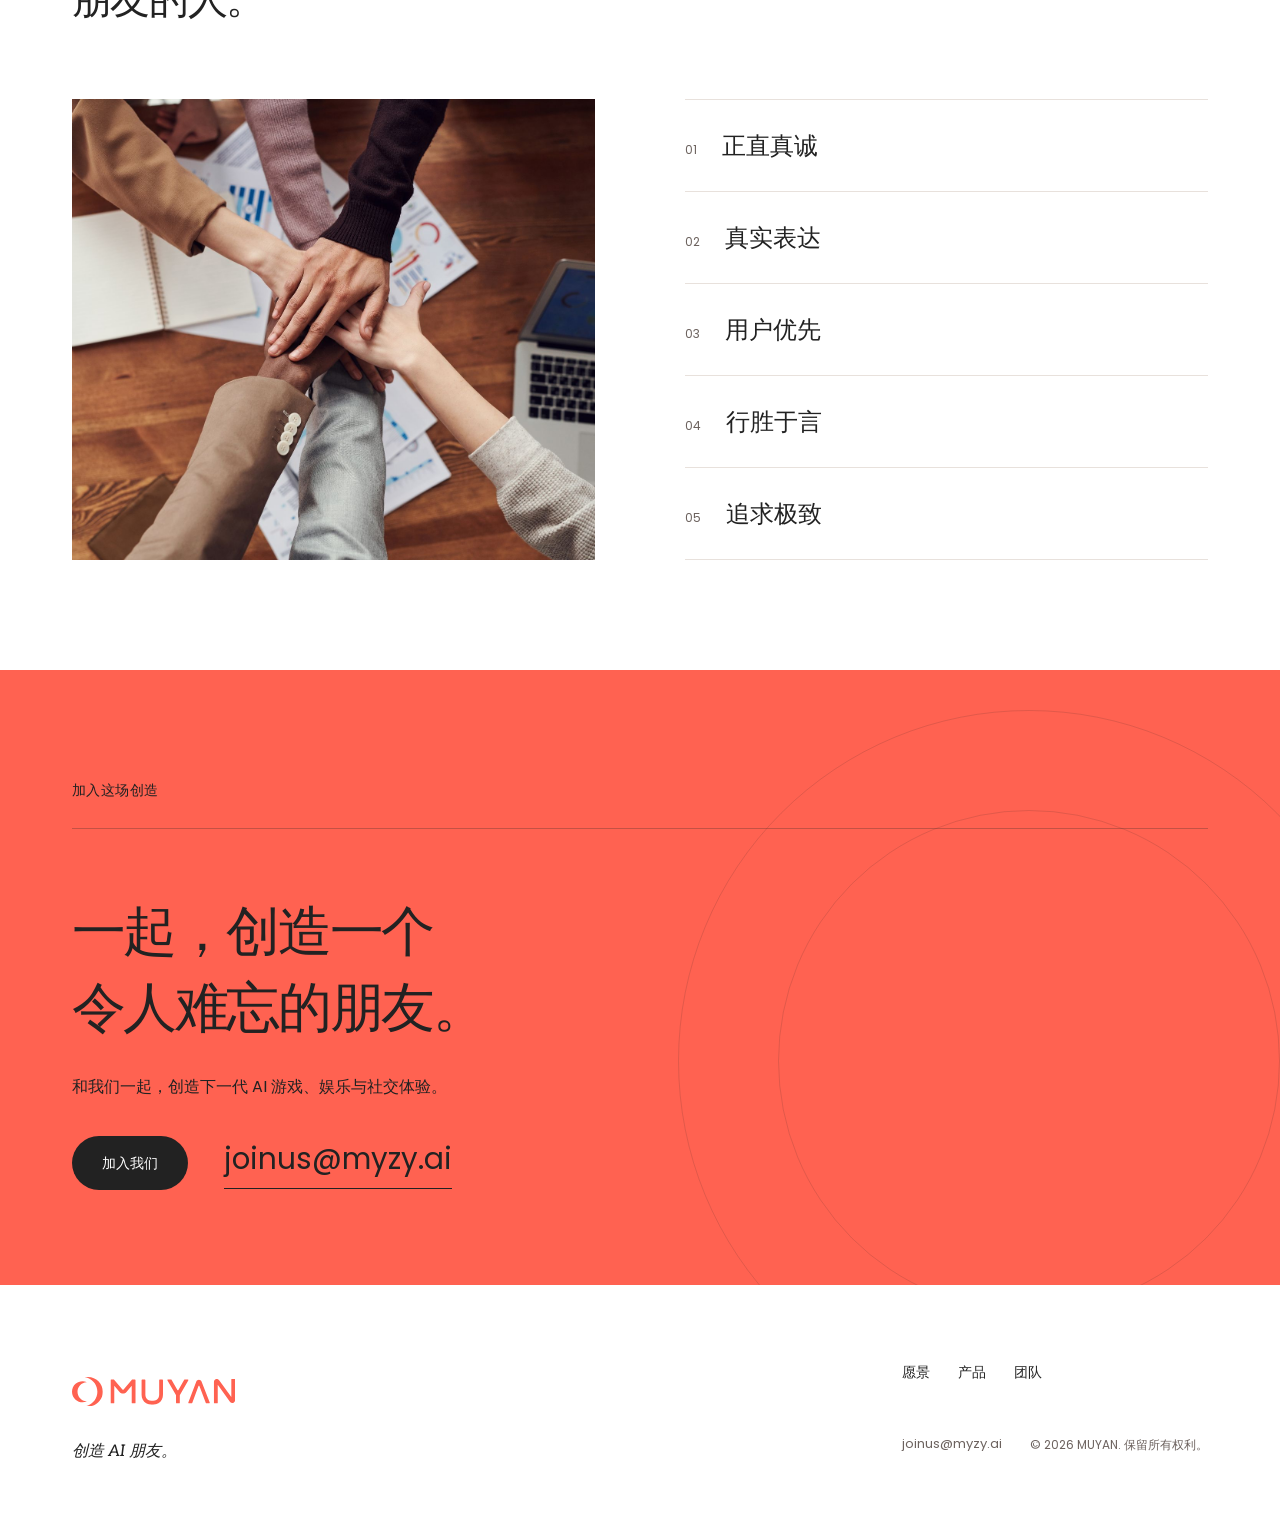
==== commit 623e6c5c: "Polish responsive hero spacing, alignment, and interactions" ====
--- a/index.html
+++ b/index.html
@@ -18,12 +18,13 @@
   <meta name="twitter:card" content="summary_large_image">
   <link rel="preload" href="/assets/fonts/poppins-medium.ttf" as="font" type="font/ttf" crossorigin>
   <link rel="stylesheet" href="/assets/site.css?v=20261126-2">
+  <link rel="stylesheet" href="/assets/layout.css?v=20261126-3">
   <link rel="stylesheet" href="/assets/effects.css?v=20261126-2">
   <link rel="stylesheet" href="/assets/recruitment.css?v=20261126-1">
-  <noscript><style>@media(max-width:760px){.header{height:auto;min-height:88px;flex-wrap:wrap;padding-block:28px;gap:24px}.nav{display:flex;width:100%;flex-wrap:wrap;gap:24px}.header-actions{display:none}.nav a{font-size:14px}}</style></noscript>
-  <script src="/assets/site.js?v=20261126-1" defer></script>
-  <script src="/assets/motion.js?v=20261126-2" defer></script>
-  <script src="/assets/recruitment.js?v=20261126-1" defer></script>
+  <noscript><style>@media(max-width:760px){.header{display:flex;height:auto;min-height:88px;flex-wrap:wrap;padding-block:28px;gap:24px}.nav{display:flex;width:100%;flex-wrap:wrap;gap:24px}.header-actions{display:none}.nav a{font-size:14px}}</style></noscript>
+  <script src="/assets/site.js?v=20261126-3" defer></script>
+  <script src="/assets/motion.js?v=20261126-3" defer></script>
+  <script src="/assets/recruitment.js?v=20261126-3" defer></script>
   <script type="application/ld+json">{"@context":"https://schema.org","@type":"Organization","name":"MUYAN","url":"https://myzy.ai/","email":"joinus@myzy.ai"}</script>
 </head>
 <body id="top" class="original-copy">
@@ -44,12 +45,14 @@
       <div class="hero-actions"><a class="button dark" data-recruitment href="mailto:joinus@myzy.ai" data-copy="actions.joinUs" data-zh="加入我们" data-en="Join us">加入我们</a><a class="text-link" href="#products" data-copy="actions.exploreProducts" data-zh="探索我们的产品" data-en="Explore our products">探索我们的产品</a></div>
     </div>
       <div class="hero-scene" aria-hidden="true">
+        <div class="scene-art">
         <div class="scene-halo"></div>
         <div class="scene-ring ring-back"></div>
         <div class="scene-orb"><div class="orb-light"></div></div>
         <div class="scene-ring ring-front"></div>
         <div class="scene-satellite"></div>
         <div class="hero-symbol"><img src="/assets/brand/muyan-symbol-large.svg" width="176.471" height="169.219" alt=""></div>
+        </div>
         <div class="scene-caption"><span>AI × YOU × US</span></div>
       </div>
     </div>
--- a/assets/layout.css
+++ b/assets/layout.css
@@ -0,0 +1,95 @@
+/* The hero's text, artwork and belief line each own their layout space. */
+:root{--header-height:80px}
+.header{height:var(--header-height);display:grid;grid-template-columns:1fr auto 1fr;gap:24px}
+.header-actions{justify-self:end}
+.brand{height:44px;padding-block:7px}
+html{scroll-padding-top:calc(var(--header-height) + 24px)}
+.original-copy .hero{display:grid;grid-template-rows:auto minmax(0,1fr) auto;height:min(860px,calc(100svh - var(--header-height)));min-height:520px;padding:24px var(--gutter) 0}
+.original-copy .hero-topline{line-height:20px}
+.original-copy .hero-topline>span:only-child{display:block;font-size:12px;letter-spacing:.08em}
+.original-copy .hero-layout{position:relative;display:grid;grid-template-columns:minmax(0,1.05fr) minmax(0,1fr);grid-template-rows:minmax(0,1fr);gap:5%;min-height:0;padding:16px 0 28px;align-items:stretch}
+.original-copy .hero-copy{align-self:center;min-width:0;pointer-events:auto}
+.original-copy .hero h1{font-size:clamp(44px,min(5.1vw,8.2svh),78px);line-height:1.2;letter-spacing:-.045em}
+html[lang=en] .original-copy .hero h1{font-size:clamp(42px,min(4.6vw,7.7svh),72px)}
+.original-copy .title-line{padding-bottom:.16em;margin-bottom:-.16em}
+.original-copy .hero-description{max-width:460px;margin:26px 0 28px;font-size:clamp(16px,1.2vw,18px);line-height:1.85}
+.original-copy .hero-actions{gap:26px}
+.original-copy .hero-actions .text-link{display:inline-flex;align-items:center;min-height:44px}
+.original-copy .hero-actions .text-link:hover{color:var(--coral-text)}
+.original-copy .hero-scene{position:relative;inset:auto;display:grid;grid-template-rows:minmax(0,1fr) 16px;gap:10px;align-self:stretch;width:100%;height:auto;min-width:0;min-height:0;--orb-size:min(72cqw,70cqh,470px)}
+.scene-art{position:relative;min-width:0;min-height:0;container-type:size}
+.original-copy .scene-halo{inset:0;width:100%;height:100%;background:radial-gradient(ellipse at 56% 52%,#ff8b7e4a,transparent 65%)}
+.original-copy .scene-orb{left:50%;top:50%;width:var(--orb-size)}
+.original-copy .scene-ring{left:50%;top:50%;width:calc(var(--orb-size) * 1.3);height:calc(var(--orb-size) * .54)}
+.original-copy .scene-satellite{left:14%;top:72%;width:calc(var(--orb-size) * .095);height:calc(var(--orb-size) * .095)}
+.original-copy .hero-symbol{left:50%;top:50%;width:calc(var(--orb-size) * .51);height:auto;aspect-ratio:176.471 / 169.219;transform:translate(-50%,-50%)}
+.original-copy .hero-symbol img{width:100%;height:auto;max-width:100%}
+.original-copy .scene-caption{position:static;inset:auto;justify-self:center;display:block;height:16px;font-family:var(--sans);font-style:normal;font-size:10px;line-height:16px;letter-spacing:.1em;color:#6f4033}
+.original-copy .scene-caption>span:last-child{display:block;font-family:inherit;font-style:inherit;font-size:inherit;letter-spacing:inherit}
+.original-copy .hero-bottom{display:block;padding:22px 0 24px;margin:0;line-height:1.75}
+.original-copy .hero-belief{display:grid;grid-template-columns:160px minmax(0,1fr);gap:28px;align-items:baseline;max-width:none;width:100%}
+.original-copy .hero-belief>span{font-size:12px;letter-spacing:.03em;line-height:1.75}
+.original-copy .hero-belief p{font-size:14px;line-height:1.75;margin:0;max-width:840px}
+.join a:focus-visible,.join button:focus-visible{outline-color:var(--ink)}
+.product a:focus-visible{outline-color:var(--blush)}
+.original-copy .product-layout{min-height:0;align-items:stretch}
+.original-copy .product-copy{padding:52px 0 60px}
+.original-copy .product-image{height:clamp(560px,76svh,680px);min-height:0}
+.original-copy .product-image>img{object-position:50% 18%}
+.original-copy .product-media{max-width:880px;margin-top:32px;padding-bottom:76px}
+.product-actions .text-link{display:inline-flex;align-items:center;min-height:44px}
+.product-actions .text-link:hover{color:var(--white)}
+.product-media figcaption{font-size:12px;margin-top:12px}
+.film-fallback{display:inline-flex;align-items:center;min-height:44px;font-size:13px}
+.original-copy .team-layout{align-items:stretch}
+.team-image{position:relative;min-height:320px}
+.team-image img{position:absolute;inset:0;width:100%;height:100%;object-fit:cover}
+.footer-links{gap:28px;font-size:14px}
+.footer-links a,.footer-legal a{display:inline-flex;align-items:center;min-height:44px}
+.footer-legal{align-items:center;line-height:1.75}
+.footer-legal a{font-size:13px}
+.footer-links a:hover,.footer-legal a:hover{color:var(--coral-text)}
+@media(min-width:901px) and (max-height:700px){
+ :root{--header-height:72px}
+ .original-copy .hero{padding-top:18px}
+ .original-copy .hero-layout{padding-top:12px;padding-bottom:20px}
+ .original-copy .hero-description{margin:20px 0 22px}
+ .original-copy .hero-bottom{padding-block:18px}
+}
+@media(max-width:1100px) and (min-width:901px){
+ .original-copy .hero-layout{gap:4%;grid-template-columns:minmax(0,1.1fr) minmax(0,1fr)}
+ .original-copy .hero-description{max-width:400px}
+}
+@media(max-width:900px){
+ .original-copy .hero{display:block;height:auto;min-height:0;padding-top:24px}
+ .original-copy .hero-layout{display:grid;grid-template-columns:minmax(0,1fr);grid-template-rows:auto auto;gap:20px;min-height:0;padding:36px 0 24px}
+ .original-copy .hero h1{font-size:clamp(37px,7vw,58px);line-height:1.2}
+ html[lang=en] .original-copy .hero h1{font-size:clamp(35px,6.6vw,56px)}
+ .original-copy .hero-description{max-width:520px;margin:24px 0;font-size:16px}
+ .original-copy .hero-actions{gap:20px}
+ .original-copy .hero-scene{justify-self:center;width:min(100%,520px);height:clamp(260px,66vw,350px);--orb-size:min(76cqw,79cqh,280px)}
+ .original-copy .hero-bottom{padding:20px 0 24px}
+ .original-copy .hero-belief{grid-template-columns:1fr;gap:10px;max-width:600px}
+ .original-copy .hero-belief p{font-size:14px;line-height:1.8}
+}
+@media(max-width:760px){
+ :root{--header-height:72px}
+ .original-copy .header{grid-template-columns:minmax(0,1fr) auto;gap:12px}
+ .brand{height:44px;padding-block:8.5px}
+ .original-copy .hero{padding-top:22px}
+ .original-copy .hero-layout{padding-top:32px;gap:18px}
+ .original-copy .hero h1{font-size:clamp(37px,9.9vw,56px)}
+ html[lang=en] .original-copy .hero h1{font-size:clamp(35px,9.2vw,54px)}
+ .original-copy .hero-actions .text-link{font-size:13px}
+ .original-copy .hero-scene{height:clamp(260px,68vw,310px)}
+ .original-copy .product-copy{padding:36px 0 24px}
+ .original-copy .product-image{height:clamp(460px,130vw,590px)}
+ .original-copy .product-image>img{object-position:50% 20%}
+ .original-copy .product-media{margin-top:24px;padding-bottom:60px}
+ .product-media figcaption{font-size:12px;gap:16px}
+ .film-fallback{font-size:13px}
+ .team-image{min-height:0;aspect-ratio:6/5}
+ .original-copy .footer-links{gap:24px;margin-top:24px}
+ .footer-content{gap:16px}
+ .footer-legal{gap:8px 24px}
+}
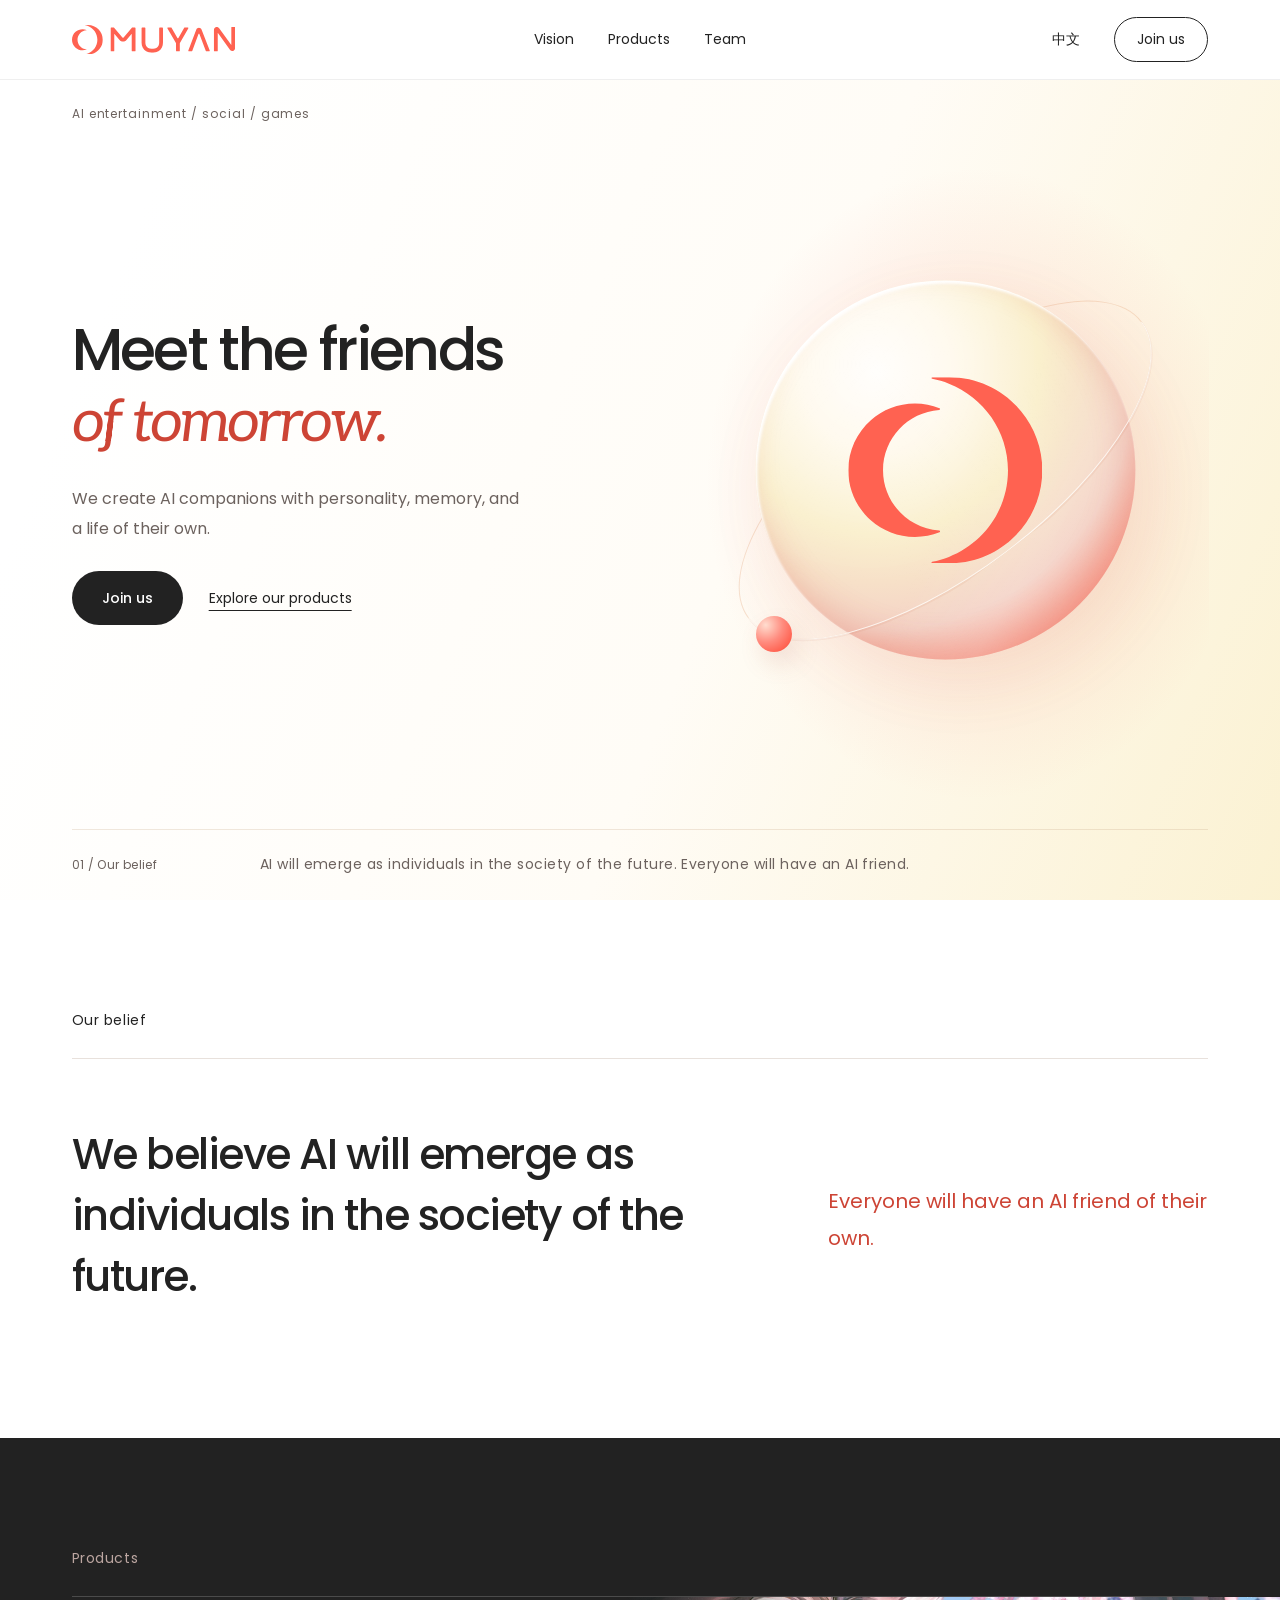
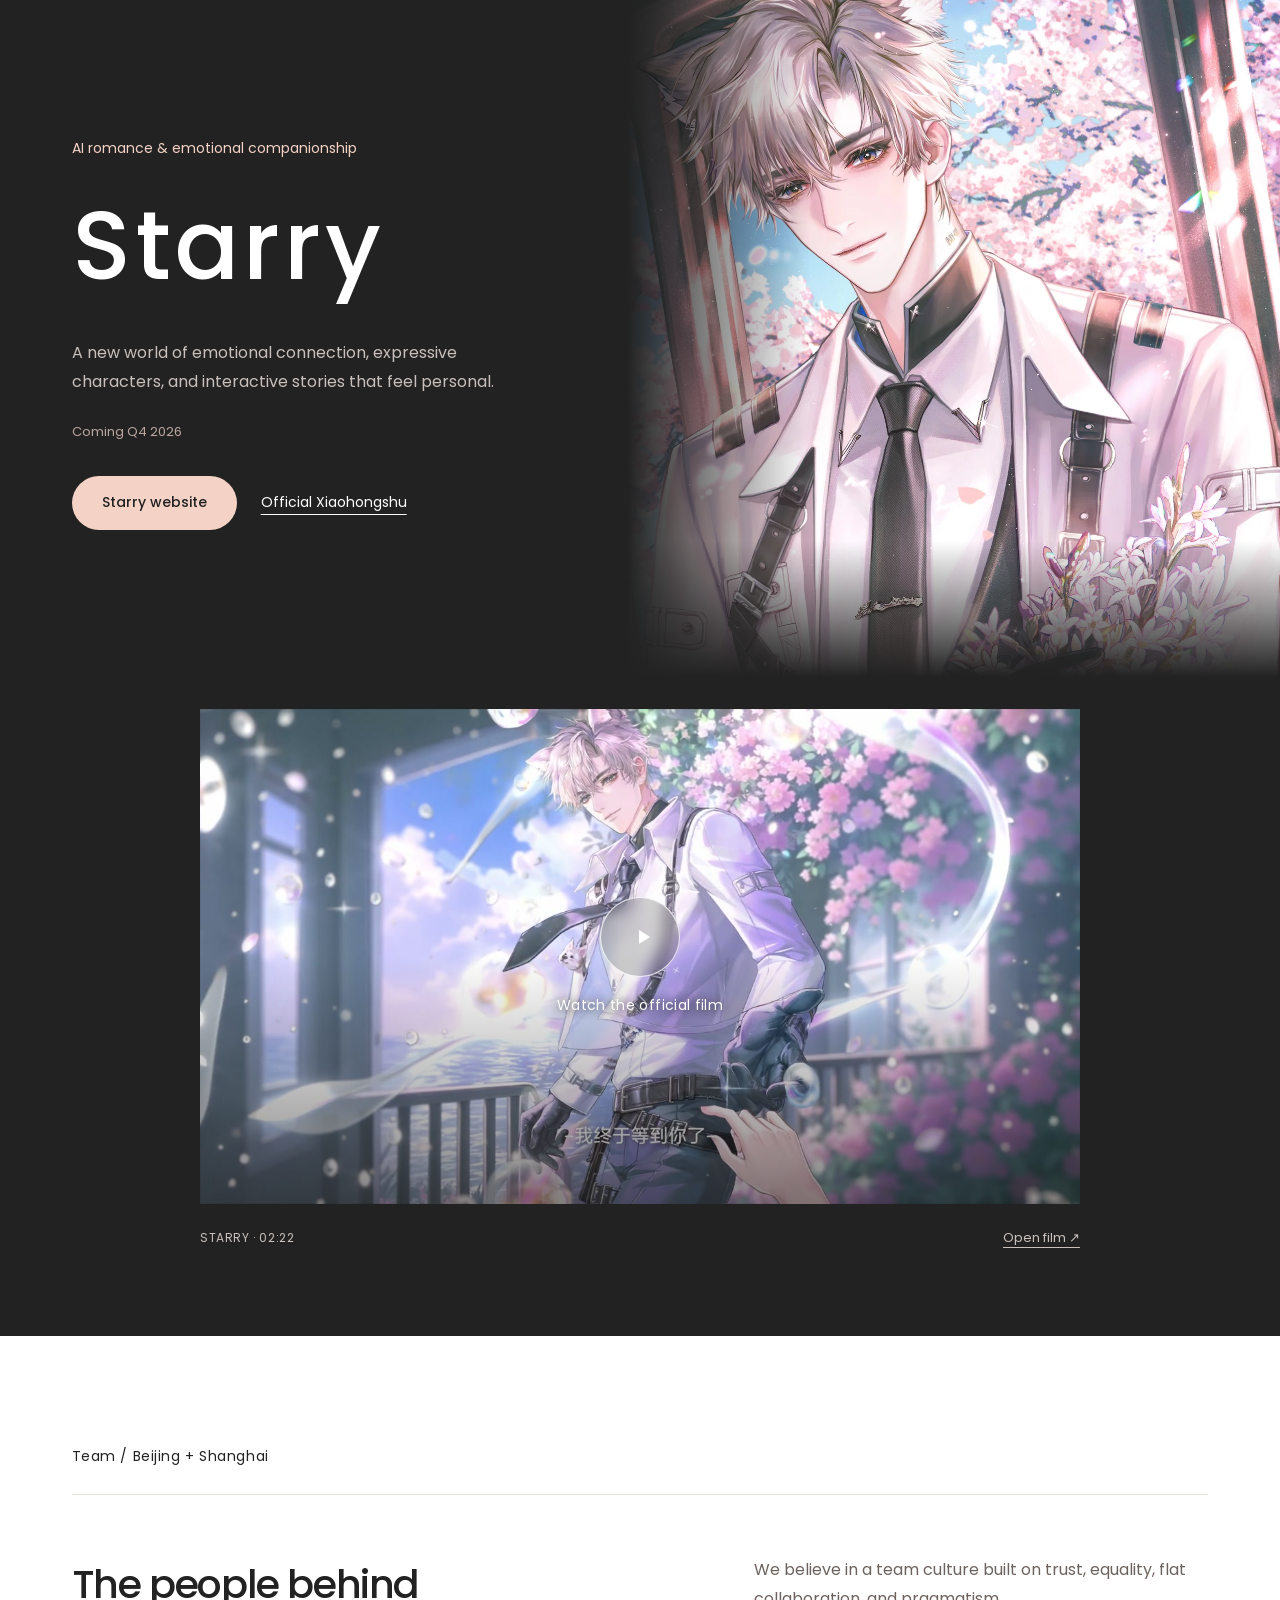
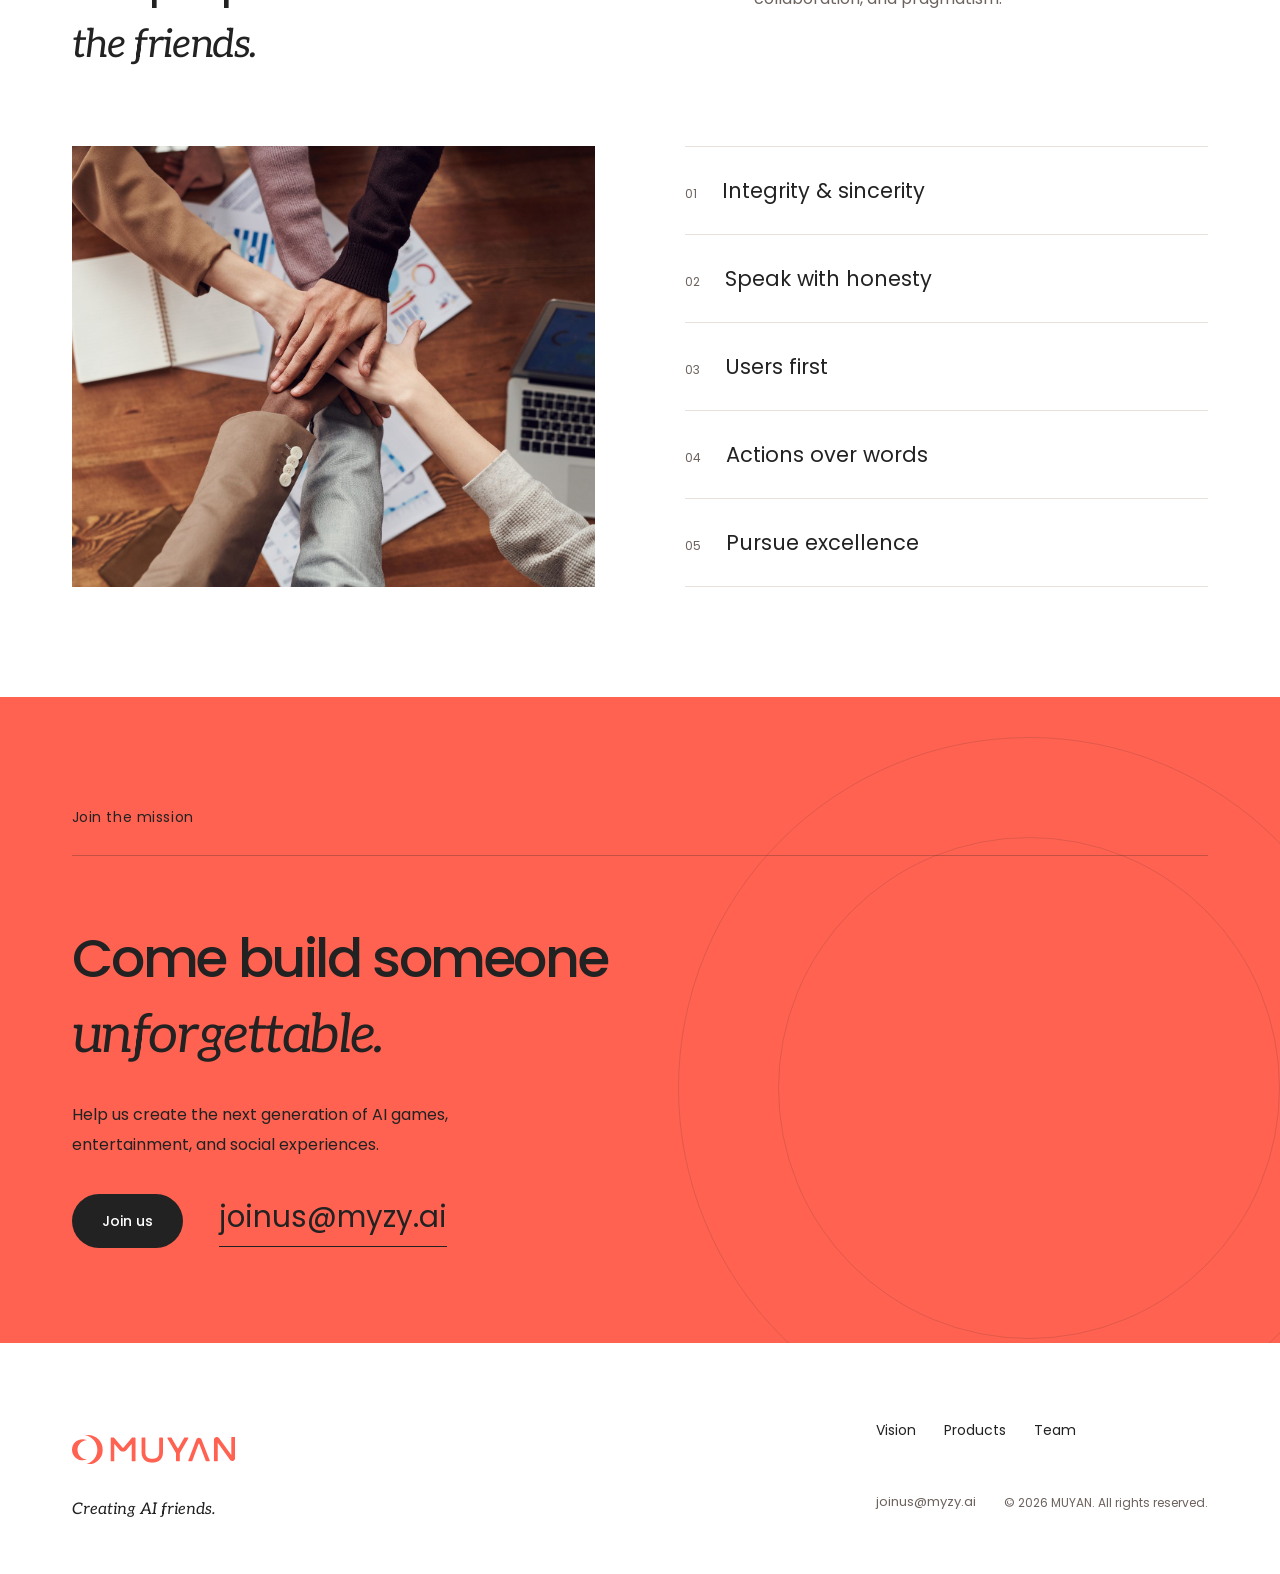
==== commit 306e2f1a: "Default website to English and remove decorative hero caption" ====
--- a/index.html
+++ b/index.html
@@ -1,48 +1,48 @@
 <!doctype html>
-<html lang="zh-CN">
+<html lang="en">
 <head>
   <meta charset="UTF-8">
   <meta name="viewport" content="width=device-width, initial-scale=1">
-  <title>MUYAN — 创造 AI 朋友</title>
-  <meta name="description" content="MUYAN 创造原生于 AI 的游戏、娱乐与社交体验，让拥有个性、记忆和生命轨迹的 AI 朋友走进每个人的生活。" data-copy="document.description" data-zh="MUYAN 创造原生于 AI 的游戏、娱乐与社交体验，让拥有个性、记忆和生命轨迹的 AI 朋友走进每个人的生活。" data-en="MUYAN creates AI-native games, entertainment, and social experiences—building AI friends with personality, memory, and a life of their own.">
+  <title>MUYAN — Creating AI Friends</title>
+  <meta name="description" content="MUYAN creates AI-native games, entertainment, and social experiences—building AI friends with personality, memory, and a life of their own." data-copy="document.description" data-zh="MUYAN 创造原生于 AI 的游戏、娱乐与社交体验，让拥有个性、记忆和生命轨迹的 AI 朋友走进每个人的生活。" data-en="MUYAN creates AI-native games, entertainment, and social experiences—building AI friends with personality, memory, and a life of their own.">
   <link rel="canonical" href="https://myzy.ai/">
   <link rel="icon" href="/favicon.svg" type="image/svg+xml">
   <meta name="theme-color" content="#FF6251">
   <meta property="og:type" content="website">
-  <meta property="og:title" content="MUYAN — 创造 AI 朋友" data-copy="document.title" data-zh="MUYAN — 创造 AI 朋友" data-en="MUYAN — Creating AI Friends">
-  <meta property="og:description" content="遇见明日的朋友。" data-copy="document.ogDescription" data-zh="遇见明日的朋友。" data-en="Meet the friends of tomorrow.">
+  <meta property="og:title" content="MUYAN — Creating AI Friends" data-copy="document.title" data-zh="MUYAN — 创造 AI 朋友" data-en="MUYAN — Creating AI Friends">
+  <meta property="og:description" content="Meet the friends of tomorrow." data-copy="document.ogDescription" data-zh="遇见明日的朋友。" data-en="Meet the friends of tomorrow.">
   <meta property="og:url" content="https://myzy.ai/">
   <meta property="og:image" content="https://myzy.ai/og-card.png?v=20261126-1">
   <meta property="og:image:width" content="1200"><meta property="og:image:height" content="630">
   <meta property="og:image:alt" content="Meet the friends of tomorrow.">
   <meta name="twitter:card" content="summary_large_image">
   <link rel="preload" href="/assets/fonts/poppins-medium.ttf" as="font" type="font/ttf" crossorigin>
-  <link rel="stylesheet" href="/assets/site.css?v=20261126-2">
-  <link rel="stylesheet" href="/assets/layout.css?v=20261126-3">
+  <link rel="stylesheet" href="/assets/site.css?v=20261126-4">
+  <link rel="stylesheet" href="/assets/layout.css?v=20261126-4">
   <link rel="stylesheet" href="/assets/effects.css?v=20261126-2">
   <link rel="stylesheet" href="/assets/recruitment.css?v=20261126-1">
   <noscript><style>@media(max-width:760px){.header{display:flex;height:auto;min-height:88px;flex-wrap:wrap;padding-block:28px;gap:24px}.nav{display:flex;width:100%;flex-wrap:wrap;gap:24px}.header-actions{display:none}.nav a{font-size:14px}}</style></noscript>
-  <script src="/assets/site.js?v=20261126-3" defer></script>
+  <script src="/assets/site.js?v=20261126-4" defer></script>
   <script src="/assets/motion.js?v=20261126-3" defer></script>
   <script src="/assets/recruitment.js?v=20261126-3" defer></script>
   <script type="application/ld+json">{"@context":"https://schema.org","@type":"Organization","name":"MUYAN","url":"https://myzy.ai/","email":"joinus@myzy.ai"}</script>
 </head>
 <body id="top" class="original-copy">
 <div class="reading-progress" aria-hidden="true"></div>
-<a class="skip-link" href="#main" data-copy="accessibility.skipToContent" data-zh="跳转到主要内容" data-en="Skip to content">跳转到主要内容</a>
+<a class="skip-link" href="#main" data-copy="accessibility.skipToContent" data-zh="跳转到主要内容" data-en="Skip to content">Skip to content</a>
 <header class="header">
-  <a class="brand" href="#top" aria-label="MUYAN 首页" data-copy="accessibility.brandHome" data-zh-label="MUYAN 首页" data-en-label="MUYAN home"><span class="brand-lockup"><img src="/assets/brand/muyan-symbol.svg" width="136.871" height="131.246" alt=""><img src="/assets/brand/muyan-wordmark.svg" width="553.106" height="114.282" alt="MUYAN"></span></a>
-  <nav class="nav" aria-label="主导航" data-copy="accessibility.primaryNavigation" data-zh-label="主导航" data-en-label="Primary navigation"><a href="#vision" data-copy="nav.0.label" data-zh="愿景" data-en="Vision">愿景</a><a href="#products" data-copy="nav.1.label" data-zh="产品" data-en="Products">产品</a><a href="#team" data-copy="nav.3.label" data-zh="团队" data-en="Team">团队</a></nav>
-  <div class="header-actions"><button class="language" type="button" aria-label="切换为英文" hidden>EN</button><a class="join-link" data-recruitment href="mailto:joinus@myzy.ai" data-copy="actions.joinUs" data-zh="加入我们" data-en="Join us">加入我们</a><button class="menu-toggle" type="button" aria-expanded="false" aria-controls="mobile-nav" aria-label="打开导航" data-zh-label="打开导航" data-en-label="Open navigation" hidden><span></span><span></span></button></div>
-  <nav id="mobile-nav" class="mobile-nav" aria-label="主导航" data-copy="accessibility.primaryNavigation" data-zh-label="主导航" data-en-label="Primary navigation" hidden><a href="#vision" data-copy="nav.0.label" data-zh="愿景" data-en="Vision">愿景</a><a href="#products" data-copy="nav.1.label" data-zh="产品" data-en="Products">产品</a><a href="#team" data-copy="nav.3.label" data-zh="团队" data-en="Team">团队</a><a class="" data-recruitment href="mailto:joinus@myzy.ai" data-copy="actions.joinUs" data-zh="加入我们" data-en="Join us">加入我们</a></nav>
+  <a class="brand" href="#top" aria-label="MUYAN home" data-copy="accessibility.brandHome" data-zh-label="MUYAN 首页" data-en-label="MUYAN home"><span class="brand-lockup"><img src="/assets/brand/muyan-symbol.svg" width="136.871" height="131.246" alt=""><img src="/assets/brand/muyan-wordmark.svg" width="553.106" height="114.282" alt="MUYAN"></span></a>
+  <nav class="nav" aria-label="Primary navigation" data-copy="accessibility.primaryNavigation" data-zh-label="主导航" data-en-label="Primary navigation"><a href="#vision" data-copy="nav.0.label" data-zh="愿景" data-en="Vision">Vision</a><a href="#products" data-copy="nav.1.label" data-zh="产品" data-en="Products">Products</a><a href="#team" data-copy="nav.3.label" data-zh="团队" data-en="Team">Team</a></nav>
+  <div class="header-actions"><button class="language" type="button" aria-label="Switch to Chinese" hidden>中文</button><a class="join-link" data-recruitment href="mailto:joinus@myzy.ai" data-copy="actions.joinUs" data-zh="加入我们" data-en="Join us">Join us</a><button class="menu-toggle" type="button" aria-expanded="false" aria-controls="mobile-nav" aria-label="Open navigation" data-zh-label="打开导航" data-en-label="Open navigation" hidden><span></span><span></span></button></div>
+  <nav id="mobile-nav" class="mobile-nav" aria-label="Primary navigation" data-copy="accessibility.primaryNavigation" data-zh-label="主导航" data-en-label="Primary navigation" hidden><a href="#vision" data-copy="nav.0.label" data-zh="愿景" data-en="Vision">Vision</a><a href="#products" data-copy="nav.1.label" data-zh="产品" data-en="Products">Products</a><a href="#team" data-copy="nav.3.label" data-zh="团队" data-en="Team">Team</a><a class="" data-recruitment href="mailto:joinus@myzy.ai" data-copy="actions.joinUs" data-zh="加入我们" data-en="Join us">Join us</a></nav>
 </header>
 <main id="main">
   <section class="hero" aria-labelledby="hero-title">
-    <div class="hero-topline"><span  data-copy="hero.eyebrow" data-zh="AI 娱乐 / 社交 / 游戏" data-en="AI entertainment / social / games">AI 娱乐 / 社交 / 游戏</span></div>
+    <div class="hero-topline"><span  data-copy="hero.eyebrow" data-zh="AI 娱乐 / 社交 / 游戏" data-en="AI entertainment / social / games">AI entertainment / social / games</span></div>
     <div class="hero-layout"><div class="hero-copy">
-      <h1 id="hero-title"><span class="title-line"><span  data-copy="hero.title.lead" data-zh="遇见" data-en="Meet the friends">遇见</span></span><span class="title-line"><em  data-copy="hero.title.emphasis" data-zh="明日的朋友。" data-en="of tomorrow.">明日的朋友。</em></span></h1>
-      <p class="hero-description" data-copy="hero.body" data-zh="我们创造拥有个性、记忆与独立生命轨迹的 AI 朋友。" data-en="We create AI companions with personality, memory, and a life of their own.">我们创造拥有个性、记忆与独立生命轨迹的 AI 朋友。</p>
-      <div class="hero-actions"><a class="button dark" data-recruitment href="mailto:joinus@myzy.ai" data-copy="actions.joinUs" data-zh="加入我们" data-en="Join us">加入我们</a><a class="text-link" href="#products" data-copy="actions.exploreProducts" data-zh="探索我们的产品" data-en="Explore our products">探索我们的产品</a></div>
+      <h1 id="hero-title"><span class="title-line"><span  data-copy="hero.title.lead" data-zh="遇见" data-en="Meet the friends">Meet the friends</span></span><span class="title-line"><em  data-copy="hero.title.emphasis" data-zh="明日的朋友。" data-en="of tomorrow.">of tomorrow.</em></span></h1>
+      <p class="hero-description" data-copy="hero.body" data-zh="我们创造拥有个性、记忆与独立生命轨迹的 AI 朋友。" data-en="We create AI companions with personality, memory, and a life of their own.">We create AI companions with personality, memory, and a life of their own.</p>
+      <div class="hero-actions"><a class="button dark" data-recruitment href="mailto:joinus@myzy.ai" data-copy="actions.joinUs" data-zh="加入我们" data-en="Join us">Join us</a><a class="text-link" href="#products" data-copy="actions.exploreProducts" data-zh="探索我们的产品" data-en="Explore our products">Explore our products</a></div>
     </div>
       <div class="hero-scene" aria-hidden="true">
         <div class="scene-art">
@@ -53,52 +53,51 @@
         <div class="scene-satellite"></div>
         <div class="hero-symbol"><img src="/assets/brand/muyan-symbol-large.svg" width="176.471" height="169.219" alt=""></div>
         </div>
-        <div class="scene-caption"><span>AI × YOU × US</span></div>
       </div>
     </div>
-    <div class="hero-bottom"><div class="hero-belief"><span  data-copy="hero.beliefLabel" data-zh="01 / 我们的信念" data-en="01 / Our belief">01 / 我们的信念</span><p  data-copy="hero.beliefCard" data-zh="AI 会以独立个体的形式出现在未来社会，每个人都会拥有自己的 AI 朋友。" data-en="AI will emerge as individuals in the society of the future. Everyone will have an AI friend.">AI 会以独立个体的形式出现在未来社会，每个人都会拥有自己的 AI 朋友。</p></div></div>
+    <div class="hero-bottom"><div class="hero-belief"><span  data-copy="hero.beliefLabel" data-zh="01 / 我们的信念" data-en="01 / Our belief">01 / Our belief</span><p  data-copy="hero.beliefCard" data-zh="AI 会以独立个体的形式出现在未来社会，每个人都会拥有自己的 AI 朋友。" data-en="AI will emerge as individuals in the society of the future. Everyone will have an AI friend.">AI will emerge as individuals in the society of the future. Everyone will have an AI friend.</p></div></div>
   </section>
   <section class="vision section-pad" id="vision" aria-labelledby="vision-title">
-    <div class="section-kicker"><span  data-copy="belief.label" data-zh="我们的信念" data-en="Our belief">我们的信念</span></div>
-    <div class="vision-grid" data-reveal><h2 id="vision-title" data-reveal-item data-copy="belief.title" data-zh="我们相信，AI 会以独立个体的形式出现在未来的社会中。" data-en="We believe AI will emerge as individuals in the society of the future.">我们相信，AI 会以独立个体的形式出现在未来的社会中。</h2><div class="vision-copy" data-reveal-item><p  data-copy="belief.body" data-zh="每个人都会拥有自己的 AI 朋友。" data-en="Everyone will have an AI friend of their own.">每个人都会拥有自己的 AI 朋友。</p></div></div>
+    <div class="section-kicker"><span  data-copy="belief.label" data-zh="我们的信念" data-en="Our belief">Our belief</span></div>
+    <div class="vision-grid" data-reveal><h2 id="vision-title" data-reveal-item data-copy="belief.title" data-zh="我们相信，AI 会以独立个体的形式出现在未来的社会中。" data-en="We believe AI will emerge as individuals in the society of the future.">We believe AI will emerge as individuals in the society of the future.</h2><div class="vision-copy" data-reveal-item><p  data-copy="belief.body" data-zh="每个人都会拥有自己的 AI 朋友。" data-en="Everyone will have an AI friend of their own.">Everyone will have an AI friend of their own.</p></div></div>
   </section>
   <section class="product section-pad" id="products" aria-labelledby="starry-title">
-    <div class="section-kicker"><span  data-copy="nav.1.label" data-zh="产品" data-en="Products">产品</span></div>
+    <div class="section-kicker"><span  data-copy="nav.1.label" data-zh="产品" data-en="Products">Products</span></div>
     <div class="product-layout" data-reveal><div class="product-copy" data-reveal-item>
-      <span class="product-category" data-copy="products.1.category" data-zh="AI 浪漫关系与情感陪伴" data-en="AI romance &amp; emotional companionship">AI 浪漫关系与情感陪伴</span>
-      <h2 id="starry-title" data-copy="products.1.name" data-zh="星眠" data-en="Starry">星眠</h2>
-      <p  data-copy="products.1.description" data-zh="一个关于情感连接、鲜活角色与互动叙事的新世界，每段关系都因你而不同。" data-en="A new world of emotional connection, expressive characters, and interactive stories that feel personal.">一个关于情感连接、鲜活角色与互动叙事的新世界，每段关系都因你而不同。</p>
-      <p class="launch-note" data-copy="products.1.status" data-zh="预计 2026 年第四季度上线" data-en="Coming Q4 2026">预计 2026 年第四季度上线</p>
-      <div class="product-actions"><a class="button dark" href="https://starry.games/" target="_blank" rel="noopener noreferrer" data-zh="星眠官网" data-en="Starry website">星眠官网</a><a class="text-link" href="https://xhslink.com/m/1aBCGXfSf5V" target="_blank" rel="noopener noreferrer" data-zh="官方小红书" data-en="Official Xiaohongshu">官方小红书</a></div>
-    </div><figure class="product-image" data-reveal-item><img src="/assets/starry-prologue.webp" alt="星眠项目角色在樱花列车中手捧花束的插画" data-copy="accessibility.starryImageAlt" data-zh-alt="星眠项目角色在樱花列车中手捧花束的插画" data-en-alt="Starry project character holding flowers inside a cherry-blossom train" width="1400" height="2787" loading="lazy"></figure></div>
+      <span class="product-category" data-copy="products.1.category" data-zh="AI 浪漫关系与情感陪伴" data-en="AI romance &amp; emotional companionship">AI romance &amp; emotional companionship</span>
+      <h2 id="starry-title" data-copy="products.1.name" data-zh="星眠" data-en="Starry">Starry</h2>
+      <p  data-copy="products.1.description" data-zh="一个关于情感连接、鲜活角色与互动叙事的新世界，每段关系都因你而不同。" data-en="A new world of emotional connection, expressive characters, and interactive stories that feel personal.">A new world of emotional connection, expressive characters, and interactive stories that feel personal.</p>
+      <p class="launch-note" data-copy="products.1.status" data-zh="预计 2026 年第四季度上线" data-en="Coming Q4 2026">Coming Q4 2026</p>
+      <div class="product-actions"><a class="button dark" href="https://starry.games/" target="_blank" rel="noopener noreferrer" data-zh="星眠官网" data-en="Starry website">Starry website</a><a class="text-link" href="https://xhslink.com/m/1aBCGXfSf5V" target="_blank" rel="noopener noreferrer" data-zh="官方小红书" data-en="Official Xiaohongshu">Official Xiaohongshu</a></div>
+    </div><figure class="product-image" data-reveal-item><img src="/assets/starry-prologue.webp" alt="Starry project character holding flowers inside a cherry-blossom train" data-copy="accessibility.starryImageAlt" data-zh-alt="星眠项目角色在樱花列车中手捧花束的插画" data-en-alt="Starry project character holding flowers inside a cherry-blossom train" width="1400" height="2787" loading="lazy"></figure></div>
       <figure class="product-media" data-reveal>
         <div class="film-frame">
-          <video id="starry-video" class="starry-film" preload="none" playsinline poster="/assets/starry/film-poster.jpg" data-src="/assets/starry/official-film.mp4" aria-label="星眠官方宣传片" data-zh-label="星眠官方宣传片" data-en-label="Starry official film" tabindex="-1"></video>
-          <button class="film-play" type="button" aria-controls="starry-video" hidden><span class="play-disc" aria-hidden="true"><svg viewBox="0 0 24 24" width="24" height="24"><path d="m9 5 11 7-11 7Z" fill="currentColor"/></svg></span><span data-zh="播放官方宣传片" data-en="Watch the official film">播放官方宣传片</span></button>
+          <video id="starry-video" class="starry-film" preload="none" playsinline poster="/assets/starry/film-poster.jpg" data-src="/assets/starry/official-film.mp4" aria-label="Starry official film" data-zh-label="星眠官方宣传片" data-en-label="Starry official film" tabindex="-1"></video>
+          <button class="film-play" type="button" aria-controls="starry-video" hidden><span class="play-disc" aria-hidden="true"><svg viewBox="0 0 24 24" width="24" height="24"><path d="m9 5 11 7-11 7Z" fill="currentColor"/></svg></span><span data-zh="播放官方宣传片" data-en="Watch the official film">Watch the official film</span></button>
         </div>
-        <figcaption><span>STARRY · 02:22</span><a class="film-fallback" href="/assets/starry/official-film.mp4" target="_blank" rel="noopener noreferrer" data-zh="打开宣传片 ↗" data-en="Open film ↗">打开宣传片 ↗</a></figcaption>
-        <p class="film-error" role="status" data-zh="暂时无法播放，请点击「打开宣传片」观看。" data-en="Playback is unavailable. Choose “Open film” to watch." hidden>暂时无法播放，请点击「打开宣传片」观看。</p>
+        <figcaption><span>STARRY · 02:22</span><a class="film-fallback" href="/assets/starry/official-film.mp4" target="_blank" rel="noopener noreferrer" data-zh="打开宣传片 ↗" data-en="Open film ↗">Open film ↗</a></figcaption>
+        <p class="film-error" role="status" data-zh="暂时无法播放，请点击「打开宣传片」观看。" data-en="Playback is unavailable. Choose “Open film” to watch." hidden>Playback is unavailable. Choose “Open film” to watch.</p>
       </figure>
   </section>
   <section class="team section-pad" id="team" aria-labelledby="team-title">
-    <div class="section-kicker"><span  data-copy="team.label" data-zh="团队 / 北京 + 上海" data-en="Team / Beijing + Shanghai">团队 / 北京 + 上海</span></div>
-    <div class="team-heading" data-reveal><h2 id="team-title"><span  data-copy="team.title.lead" data-zh="创造这些" data-en="The people behind">创造这些</span><br><em  data-copy="team.title.emphasis" data-zh="朋友的人。" data-en="the friends.">朋友的人。</em></h2><p  data-copy="team.body" data-zh="我们推崇信任、平等、扁平、务实的团队文化。" data-en="We believe in a team culture built on trust, equality, flat collaboration, and pragmatism.">我们推崇信任、平等、扁平、务实的团队文化。</p></div>
-    <div class="team-layout"><figure class="team-image" data-reveal><img src="/assets/team-studio.jpg" alt="创意团队围桌协作的纪实画面" data-copy="accessibility.teamPhotoAlt" data-zh-alt="创意团队围桌协作的纪实画面" data-en-alt="A creative team collaborating around a table" loading="lazy"></figure><ul class="values" data-reveal><li data-reveal-item><span class="value-number" aria-hidden="true">01</span><span  data-copy="team.principles.0" data-zh="正直真诚" data-en="Integrity &amp; sincerity">正直真诚</span></li><li data-reveal-item><span class="value-number" aria-hidden="true">02</span><span  data-copy="team.principles.1" data-zh="真实表达" data-en="Speak with honesty">真实表达</span></li><li data-reveal-item><span class="value-number" aria-hidden="true">03</span><span  data-copy="team.principles.2" data-zh="用户优先" data-en="Users first">用户优先</span></li><li data-reveal-item><span class="value-number" aria-hidden="true">04</span><span  data-copy="team.principles.3" data-zh="行胜于言" data-en="Actions over words">行胜于言</span></li><li data-reveal-item><span class="value-number" aria-hidden="true">05</span><span  data-copy="team.principles.4" data-zh="追求极致" data-en="Pursue excellence">追求极致</span></li></ul></div>
+    <div class="section-kicker"><span  data-copy="team.label" data-zh="团队 / 北京 + 上海" data-en="Team / Beijing + Shanghai">Team / Beijing + Shanghai</span></div>
+    <div class="team-heading" data-reveal><h2 id="team-title"><span  data-copy="team.title.lead" data-zh="创造这些" data-en="The people behind">The people behind</span><br><em  data-copy="team.title.emphasis" data-zh="朋友的人。" data-en="the friends.">the friends.</em></h2><p  data-copy="team.body" data-zh="我们推崇信任、平等、扁平、务实的团队文化。" data-en="We believe in a team culture built on trust, equality, flat collaboration, and pragmatism.">We believe in a team culture built on trust, equality, flat collaboration, and pragmatism.</p></div>
+    <div class="team-layout"><figure class="team-image" data-reveal><img src="/assets/team-studio.jpg" alt="A creative team collaborating around a table" data-copy="accessibility.teamPhotoAlt" data-zh-alt="创意团队围桌协作的纪实画面" data-en-alt="A creative team collaborating around a table" loading="lazy"></figure><ul class="values" data-reveal><li data-reveal-item><span class="value-number" aria-hidden="true">01</span><span  data-copy="team.principles.0" data-zh="正直真诚" data-en="Integrity &amp; sincerity">Integrity &amp; sincerity</span></li><li data-reveal-item><span class="value-number" aria-hidden="true">02</span><span  data-copy="team.principles.1" data-zh="真实表达" data-en="Speak with honesty">Speak with honesty</span></li><li data-reveal-item><span class="value-number" aria-hidden="true">03</span><span  data-copy="team.principles.2" data-zh="用户优先" data-en="Users first">Users first</span></li><li data-reveal-item><span class="value-number" aria-hidden="true">04</span><span  data-copy="team.principles.3" data-zh="行胜于言" data-en="Actions over words">Actions over words</span></li><li data-reveal-item><span class="value-number" aria-hidden="true">05</span><span  data-copy="team.principles.4" data-zh="追求极致" data-en="Pursue excellence">Pursue excellence</span></li></ul></div>
   </section>
   <section class="join section-pad" id="join" aria-labelledby="join-title">
-    <div class="section-kicker"><span  data-copy="contact.label" data-zh="加入这场创造" data-en="Join the mission">加入这场创造</span></div>
-    <div class="join-layout" data-reveal><div data-reveal-item><h2 id="join-title"><span  data-copy="contact.title.lead" data-zh="一起，创造一个" data-en="Come build someone">一起，创造一个</span><br><em  data-copy="contact.title.emphasis" data-zh="令人难忘的朋友。" data-en="unforgettable.">令人难忘的朋友。</em></h2><p  data-copy="contact.body" data-zh="和我们一起，创造下一代 AI 游戏、娱乐与社交体验。" data-en="Help us create the next generation of AI games, entertainment, and social experiences.">和我们一起，创造下一代 AI 游戏、娱乐与社交体验。</p><div class="join-actions"><a class="button dark" data-recruitment href="mailto:joinus@myzy.ai" data-copy="actions.joinUs" data-zh="加入我们" data-en="Join us">加入我们</a><a class="email" href="mailto:joinus@myzy.ai">joinus@myzy.ai</a></div></div></div>
+    <div class="section-kicker"><span  data-copy="contact.label" data-zh="加入这场创造" data-en="Join the mission">Join the mission</span></div>
+    <div class="join-layout" data-reveal><div data-reveal-item><h2 id="join-title"><span  data-copy="contact.title.lead" data-zh="一起，创造一个" data-en="Come build someone">Come build someone</span><br><em  data-copy="contact.title.emphasis" data-zh="令人难忘的朋友。" data-en="unforgettable.">unforgettable.</em></h2><p  data-copy="contact.body" data-zh="和我们一起，创造下一代 AI 游戏、娱乐与社交体验。" data-en="Help us create the next generation of AI games, entertainment, and social experiences.">Help us create the next generation of AI games, entertainment, and social experiences.</p><div class="join-actions"><a class="button dark" data-recruitment href="mailto:joinus@myzy.ai" data-copy="actions.joinUs" data-zh="加入我们" data-en="Join us">Join us</a><a class="email" href="mailto:joinus@myzy.ai">joinus@myzy.ai</a></div></div></div>
   </section>
 </main>
-<footer class="footer"><div><a class="brand" href="#top" aria-label="MUYAN 首页" data-copy="accessibility.brandHome" data-zh-label="MUYAN 首页" data-en-label="MUYAN home"><span class="brand-lockup"><img src="/assets/brand/muyan-symbol.svg" width="136.871" height="131.246" alt=""><img src="/assets/brand/muyan-wordmark.svg" width="553.106" height="114.282" alt="MUYAN"></span></a><p  data-copy="footer.tagline" data-zh="创造 AI 朋友。" data-en="Creating AI friends.">创造 AI 朋友。</p></div><div class="footer-content"><nav class="footer-links" aria-label="页脚导航" data-copy="accessibility.footerNavigation" data-zh-label="页脚导航" data-en-label="Footer navigation"><a href="#vision" data-copy="nav.0.label" data-zh="愿景" data-en="Vision">愿景</a><a href="#products" data-copy="nav.1.label" data-zh="产品" data-en="Products">产品</a><a href="#team" data-copy="nav.3.label" data-zh="团队" data-en="Team">团队</a></nav><div class="footer-legal"><a href="mailto:joinus@myzy.ai">joinus@myzy.ai</a><span  data-copy="footer.copyright" data-zh="© 2026 MUYAN. 保留所有权利。" data-en="© 2026 MUYAN. All rights reserved.">© 2026 MUYAN. 保留所有权利。</span></div></div></footer>
+<footer class="footer"><div><a class="brand" href="#top" aria-label="MUYAN home" data-copy="accessibility.brandHome" data-zh-label="MUYAN 首页" data-en-label="MUYAN home"><span class="brand-lockup"><img src="/assets/brand/muyan-symbol.svg" width="136.871" height="131.246" alt=""><img src="/assets/brand/muyan-wordmark.svg" width="553.106" height="114.282" alt="MUYAN"></span></a><p  data-copy="footer.tagline" data-zh="创造 AI 朋友。" data-en="Creating AI friends.">Creating AI friends.</p></div><div class="footer-content"><nav class="footer-links" aria-label="Footer navigation" data-copy="accessibility.footerNavigation" data-zh-label="页脚导航" data-en-label="Footer navigation"><a href="#vision" data-copy="nav.0.label" data-zh="愿景" data-en="Vision">Vision</a><a href="#products" data-copy="nav.1.label" data-zh="产品" data-en="Products">Products</a><a href="#team" data-copy="nav.3.label" data-zh="团队" data-en="Team">Team</a></nav><div class="footer-legal"><a href="mailto:joinus@myzy.ai">joinus@myzy.ai</a><span  data-copy="footer.copyright" data-zh="© 2026 MUYAN. 保留所有权利。" data-en="© 2026 MUYAN. All rights reserved.">© 2026 MUYAN. All rights reserved.</span></div></div></footer>
 <dialog id="recruitment-dialog" aria-labelledby="recruitment-title" aria-describedby="recruitment-body recruitment-encouragement">
-  <div class="recruitment-panel"><button class="recruitment-close" type="button" aria-label="关闭投递弹窗" data-copy="contact.dialog.close" data-zh-label="关闭投递弹窗" data-en-label="Close recruitment dialog"></button>
+  <div class="recruitment-panel"><button class="recruitment-close" type="button" aria-label="Close recruitment dialog" data-copy="contact.dialog.close" data-zh-label="关闭投递弹窗" data-en-label="Close recruitment dialog"></button>
     <span class="recruitment-stamp" aria-hidden="true">OPEN CALL</span>
-    <p class="recruitment-label" data-copy="contact.dialog.label" data-zh="开放投递 / MUYAN" data-en="Open call / MUYAN">开放投递 / MUYAN</p>
-    <h2 id="recruitment-title" data-copy="contact.dialog.title" data-zh="来和我们一起，创造未来的朋友。" data-en="Come build the next kind of friendship.">来和我们一起，创造未来的朋友。</h2>
-    <p id="recruitment-body" class="recruitment-body" data-copy="contact.dialog.body" data-zh="如果你对 AI、故事、游戏，或人与智能体的新关系充满好奇，我们很想认识你。" data-en="If you care about AI, stories, games, or the future of connection, we’d love to hear from you.">如果你对 AI、故事、游戏，或人与智能体的新关系充满好奇，我们很想认识你。</p>
-    <p id="recruitment-encouragement" class="recruitment-encouragement" data-copy="contact.dialog.encouragement" data-zh="欢迎把简历、作品集，或一段你想创造什么的话发给我们。比起完美的自我介绍，我们更在意你的好奇心与行动力。" data-en="Send us your résumé, portfolio, or simply a note about what you want to create. Curiosity and conviction matter more than a perfect introduction.">欢迎把简历、作品集，或一段你想创造什么的话发给我们。比起完美的自我介绍，我们更在意你的好奇心与行动力。</p>
-    <div class="recruitment-email-block"><span  data-copy="contact.dialog.emailLabel" data-zh="投递邮箱" data-en="Send your application to">投递邮箱</span><a class="recruitment-email" href="mailto:joinus@myzy.ai">joinus@myzy.ai</a><button class="recruitment-copy" type="button"><span data-copy-label aria-live="polite" data-zh-copied="邮箱已复制" data-en-copied="Email copied" data-copy="contact.dialog.copyEmail" data-zh="复制邮箱" data-en="Copy email">复制邮箱</span></button></div>
+    <p class="recruitment-label" data-copy="contact.dialog.label" data-zh="开放投递 / MUYAN" data-en="Open call / MUYAN">Open call / MUYAN</p>
+    <h2 id="recruitment-title" data-copy="contact.dialog.title" data-zh="来和我们一起，创造未来的朋友。" data-en="Come build the next kind of friendship.">Come build the next kind of friendship.</h2>
+    <p id="recruitment-body" class="recruitment-body" data-copy="contact.dialog.body" data-zh="如果你对 AI、故事、游戏，或人与智能体的新关系充满好奇，我们很想认识你。" data-en="If you care about AI, stories, games, or the future of connection, we’d love to hear from you.">If you care about AI, stories, games, or the future of connection, we’d love to hear from you.</p>
+    <p id="recruitment-encouragement" class="recruitment-encouragement" data-copy="contact.dialog.encouragement" data-zh="欢迎把简历、作品集，或一段你想创造什么的话发给我们。比起完美的自我介绍，我们更在意你的好奇心与行动力。" data-en="Send us your résumé, portfolio, or simply a note about what you want to create. Curiosity and conviction matter more than a perfect introduction.">Send us your résumé, portfolio, or simply a note about what you want to create. Curiosity and conviction matter more than a perfect introduction.</p>
+    <div class="recruitment-email-block"><span  data-copy="contact.dialog.emailLabel" data-zh="投递邮箱" data-en="Send your application to">Send your application to</span><a class="recruitment-email" href="mailto:joinus@myzy.ai">joinus@myzy.ai</a><button class="recruitment-copy" type="button"><span data-copy-label aria-live="polite" data-zh-copied="邮箱已复制" data-en-copied="Email copied" data-copy="contact.dialog.copyEmail" data-zh="复制邮箱" data-en="Copy email">Copy email</span></button></div>
   </div>
 </dialog>
 </body>
--- a/assets/site.css
+++ b/assets/site.css
@@ -50,7 +50,7 @@
 .ring-front{clip-path:polygon(0 50%,100% 50%,100% 100%,0 100%);border-color:#fffdf9d9;box-shadow:0 2px 0 #be5d3614;z-index:3}
 .scene-satellite{position:absolute;left:13%;top:73%;width:62px;height:62px;background:radial-gradient(circle at 27% 25%,#ffddcf,#ff8b7e 46%,#ff6251 77%,#b43d28);border-radius:50%;box-shadow:6px 12px 24px #ad604a26;transform:translate(calc(var(--pointer-x) * -1.4),calc(var(--pointer-y) * -1.4 + var(--scene-scroll)));transition:transform 1.5s var(--ease);z-index:4}
 .hero-symbol{position:absolute;left:50%;top:48%;width:176.471px;height:169.219px;transform:translate(-50%,-50%) scale(1.8);z-index:2}.hero-symbol img{max-width:none}
-.scene-caption{position:absolute;left:30%;right:19%;bottom:7%;display:flex;justify-content:space-between;gap:20px;font-family:Aleo,Georgia,serif;font-style:italic;font-size:15px;color:#6f4033}.scene-caption>span:last-child{font-family:var(--sans);font-style:normal;font-size:10px;letter-spacing:.08em;align-self:end}
+
 .hero-bottom{position:relative;z-index:3;border-top:1px solid #c6a58545;padding:21px 0;font-size:12px;color:var(--muted)}
 .hero-bottom a{display:flex;align-items:center;gap:24px}.hero-bottom a{gap:14px;min-height:44px}
 .scroll-line{width:1px;height:24px;background:var(--ink);display:inline-block}
@@ -122,12 +122,12 @@
 .motion-paused *, .motion-paused *:before, .motion-paused *:after{animation:none!important;transition:none!important}
 .motion-paused [data-reveal],.motion-paused [data-reveal-item]{opacity:1!important;transform:none!important}
 @media(min-width:1700px){body{max-width:1920px;margin:auto}.hero-layout{min-height:790px}.hero-scene{right:-2%;left:43%}}
-@media(max-width:1100px){.header{gap:20px}.nav,.header-actions{gap:20px}.hero-layout{min-height:610px}.hero h1{font-size:100px}.hero-scene{left:44%;right:-10%}.hero-symbol{transform:translate(-50%,-50%) scale(1.45)}.scene-satellite{width:46px;height:46px;left:10%}.scene-caption{left:22%;right:25%;bottom:8%}.scene-caption>span:last-child{display:none}.hero-description{max-width:360px}.product h2{font-size:76px}.product h3{font-size:22px}.product-image,.product-layout{height:auto;min-height:760px}.belief-line>span:last-child{flex-direction:column;gap:0}.values li{font-size:22px}.values em{font-size:18px}}
+@media(max-width:1100px){.header{gap:20px}.nav,.header-actions{gap:20px}.hero-layout{min-height:610px}.hero h1{font-size:100px}.hero-scene{left:44%;right:-10%}.hero-symbol{transform:translate(-50%,-50%) scale(1.45)}.scene-satellite{width:46px;height:46px;left:10%}.hero-description{max-width:360px}.product h2{font-size:76px}.product h3{font-size:22px}.product-image,.product-layout{height:auto;min-height:760px}.belief-line>span:last-child{flex-direction:column;gap:0}.values li{font-size:22px}.values em{font-size:18px}}
 @media(max-width:760px){
  html{scroll-padding-top:95px}.header{height:80px;padding-inline:24px;gap:12px}.brand{width:145px;height:27px}.brand-lockup{transform:scale(.2)}.nav{display:none}.header-actions{gap:12px}.language{padding:10px 4px;font-size:13px}.join-link{display:none}
  .menu-toggle{display:flex;width:44px;height:44px;background:none;border:0;flex-direction:column;align-items:center;justify-content:center;gap:6px}.menu-toggle span{width:21px;height:1px;background:var(--ink);transition:transform .25s var(--ease)}.menu-toggle[aria-expanded=true] span:first-child{transform:translateY(3.5px) rotate(45deg)}.menu-toggle[aria-expanded=true] span:last-child{transform:translateY(-3.5px) rotate(-45deg)}
  .hero{padding-top:24px;background:linear-gradient(145deg,#fff 5%,#fffcf6 50%,#faefca 120%)}.hero-topline{font-size:12px}.hero-topline span:last-child{display:none}.hero-layout{display:block;padding:40px 0 325px;min-height:0}.hero h1{font-size:clamp(78px,19vw,122px)}.hero-subtitle{font-size:24px;margin-top:29px}.hero-description{font-size:16px;max-width:440px;margin-top:13px;margin-bottom:25px}.hero-copy{pointer-events:auto}.button{min-height:52px;padding:14px 25px}
- .hero-scene{inset:auto -15% 100px;height:300px}.scene-orb{width:250px;left:58%;top:48%}.scene-ring{width:335px;height:165px;left:58%;top:48%}.scene-halo{width:100%;height:120%;left:12%;top:-10%}.scene-satellite{width:36px;height:36px;left:24%;top:75%}.hero-symbol{left:58%;top:48%;transform:translate(-50%,-50%) scale(.95)}.scene-caption{left:19%;right:19%;bottom:0;font-size:14px}.scene-caption>span:last-child{display:block;font-size:9px}.hero-bottom{font-size:11px;padding:12px 0;gap:10px}.hero-bottom>span{max-width:43%;line-height:1.7}.hero-bottom a{gap:10px}.scroll-line{height:20px}
+ .hero-scene{inset:auto -15% 100px;height:300px}.scene-orb{width:250px;left:58%;top:48%}.scene-ring{width:335px;height:165px;left:58%;top:48%}.scene-halo{width:100%;height:120%;left:12%;top:-10%}.scene-satellite{width:36px;height:36px;left:24%;top:75%}.hero-symbol{left:58%;top:48%;transform:translate(-50%,-50%) scale(.95)}.hero-bottom{font-size:11px;padding:12px 0;gap:10px}.hero-bottom>span{max-width:43%;line-height:1.7}.hero-bottom a{gap:10px}.scroll-line{height:20px}
  .section-pad{padding:70px 24px}.section-kicker{font-size:14px;padding-bottom:22px}.section-kicker span:last-child{font-size:10px;letter-spacing:.06em;max-width:46%;text-align:right}
  .vision-grid{grid-template-columns:1fr;gap:25px;padding:37px 0 42px}.vision h2{font-size:31px;line-height:1.6}.vision-copy{padding:0}.belief-line{padding-top:35px;gap:16px;font-size:clamp(23px,6vw,34px)}.belief-line>span:last-child{flex-direction:column;gap:0}.belief-symbol{font-size:20px}
  .product{padding-bottom:0}.product-layout{display:flex;flex-direction:column;gap:0;min-height:0}.product-copy{max-width:none;padding:37px 0 25px}.product h2{font-size:72px;margin:22px 0 27px}.product h3{font-size:22px}.product-themes{margin:25px 0 31px;font-size:13px}.product-actions{gap:20px}.product-copy>p.launch-note{margin-top:24px}.product-image{height:590px;min-height:0;flex:none;margin:0 -24px;width:calc(100% + 48px)}.product-image>img{object-position:center 20%}.product-image:after{background:linear-gradient(180deg,#222 0%,#2220 16%,#2220 75%,#222 100%)}.product-image figcaption{left:24px;right:24px;bottom:35px}
--- a/assets/layout.css
+++ b/assets/layout.css
@@ -16,7 +16,7 @@
 .original-copy .hero-actions{gap:26px}
 .original-copy .hero-actions .text-link{display:inline-flex;align-items:center;min-height:44px}
 .original-copy .hero-actions .text-link:hover{color:var(--coral-text)}
-.original-copy .hero-scene{position:relative;inset:auto;display:grid;grid-template-rows:minmax(0,1fr) 16px;gap:10px;align-self:stretch;width:100%;height:auto;min-width:0;min-height:0;--orb-size:min(72cqw,70cqh,470px)}
+.original-copy .hero-scene{position:relative;inset:auto;display:grid;grid-template-rows:minmax(0,1fr);align-self:stretch;width:100%;height:auto;min-width:0;min-height:0;--orb-size:min(72cqw,70cqh,470px)}
 .scene-art{position:relative;min-width:0;min-height:0;container-type:size}
 .original-copy .scene-halo{inset:0;width:100%;height:100%;background:radial-gradient(ellipse at 56% 52%,#ff8b7e4a,transparent 65%)}
 .original-copy .scene-orb{left:50%;top:50%;width:var(--orb-size)}
@@ -24,8 +24,6 @@
 .original-copy .scene-satellite{left:14%;top:72%;width:calc(var(--orb-size) * .095);height:calc(var(--orb-size) * .095)}
 .original-copy .hero-symbol{left:50%;top:50%;width:calc(var(--orb-size) * .51);height:auto;aspect-ratio:176.471 / 169.219;transform:translate(-50%,-50%)}
 .original-copy .hero-symbol img{width:100%;height:auto;max-width:100%}
-.original-copy .scene-caption{position:static;inset:auto;justify-self:center;display:block;height:16px;font-family:var(--sans);font-style:normal;font-size:10px;line-height:16px;letter-spacing:.1em;color:#6f4033}
-.original-copy .scene-caption>span:last-child{display:block;font-family:inherit;font-style:inherit;font-size:inherit;letter-spacing:inherit}
 .original-copy .hero-bottom{display:block;padding:22px 0 24px;margin:0;line-height:1.75}
 .original-copy .hero-belief{display:grid;grid-template-columns:160px minmax(0,1fr);gap:28px;align-items:baseline;max-width:none;width:100%}
 .original-copy .hero-belief>span{font-size:12px;letter-spacing:.03em;line-height:1.75}
